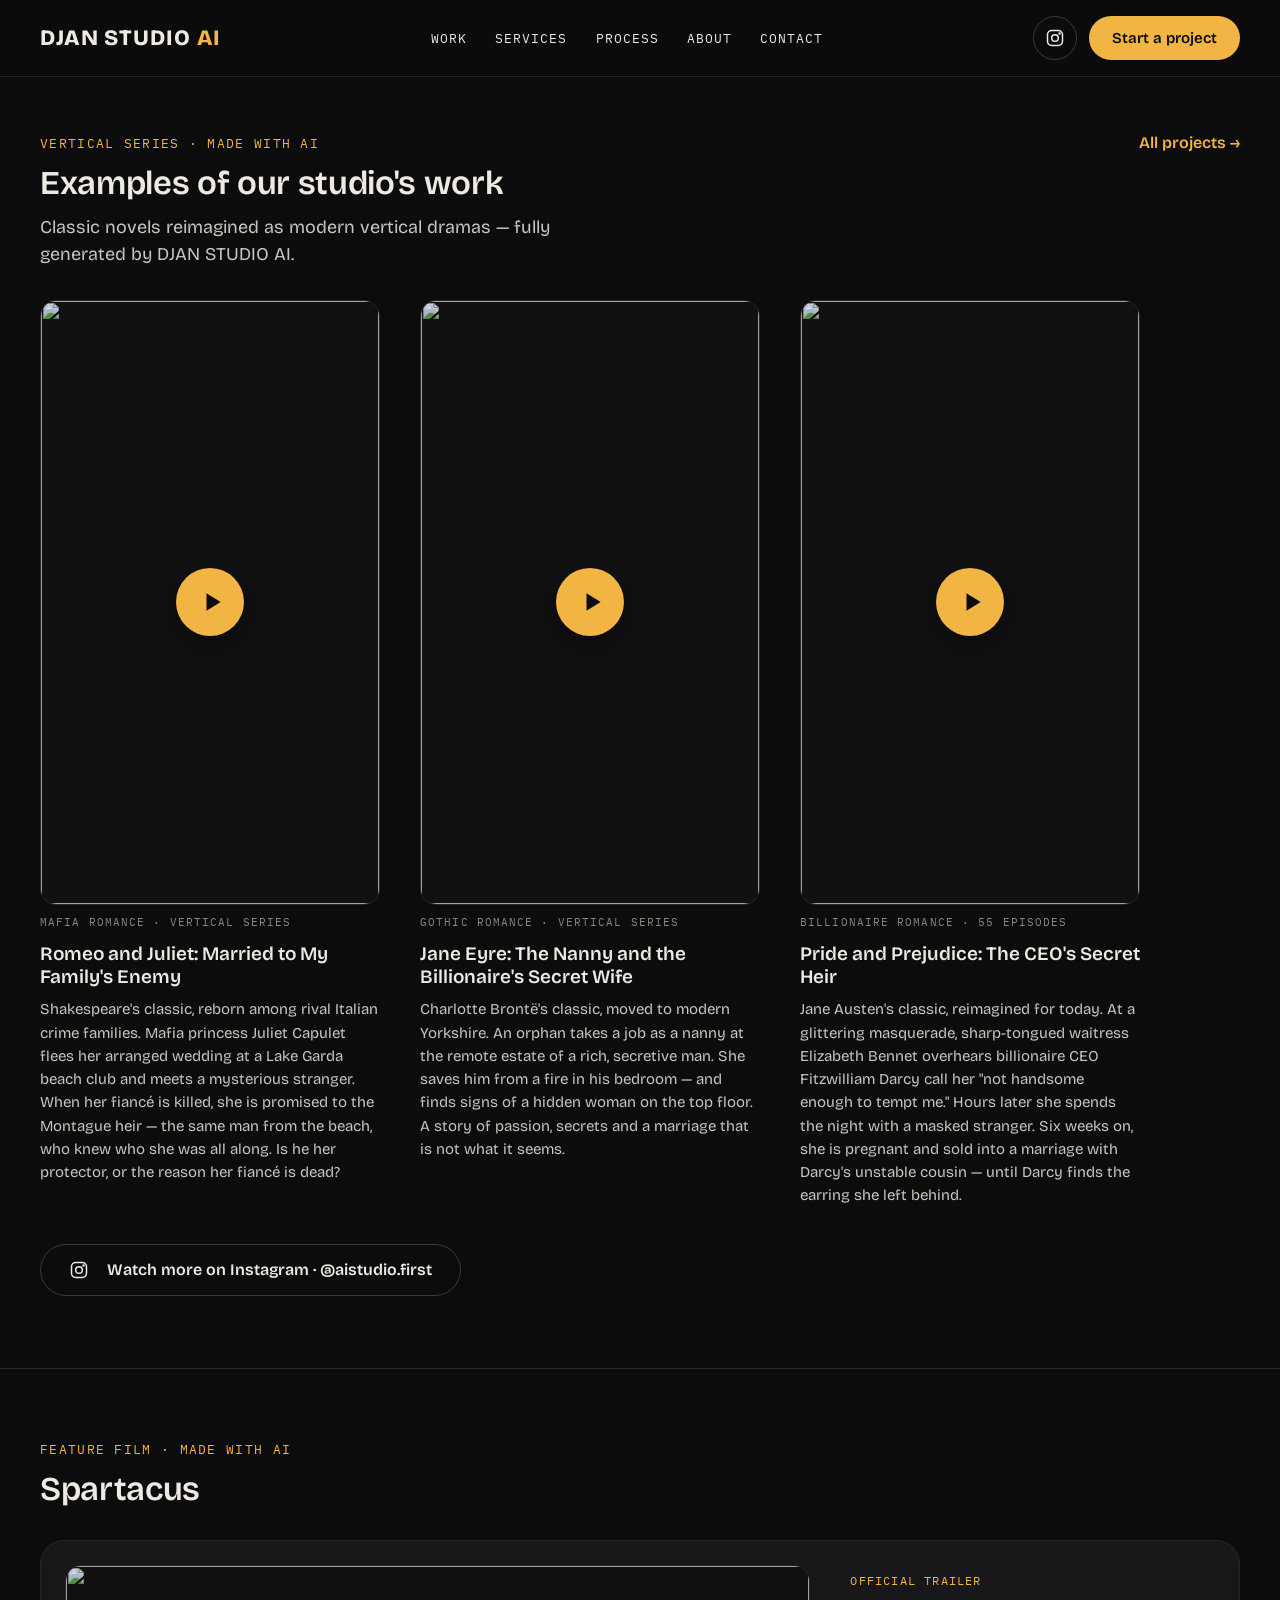
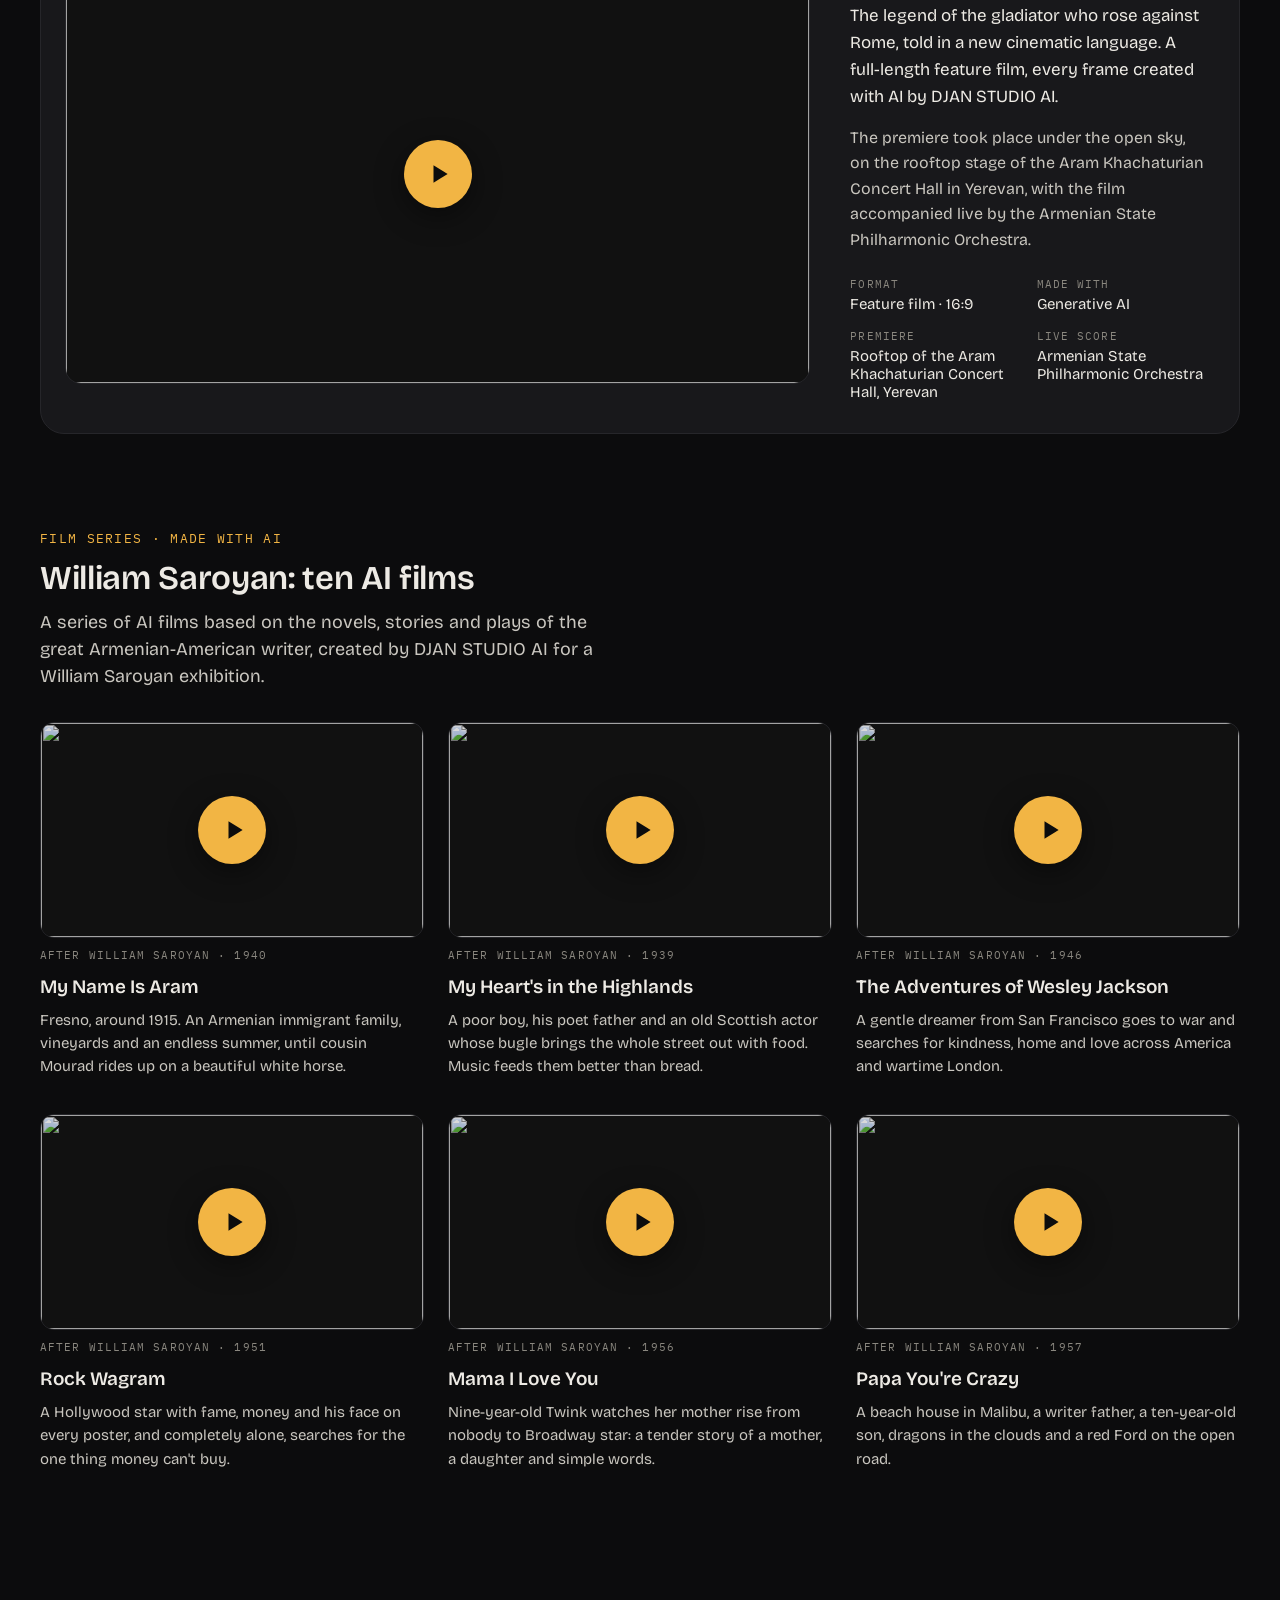
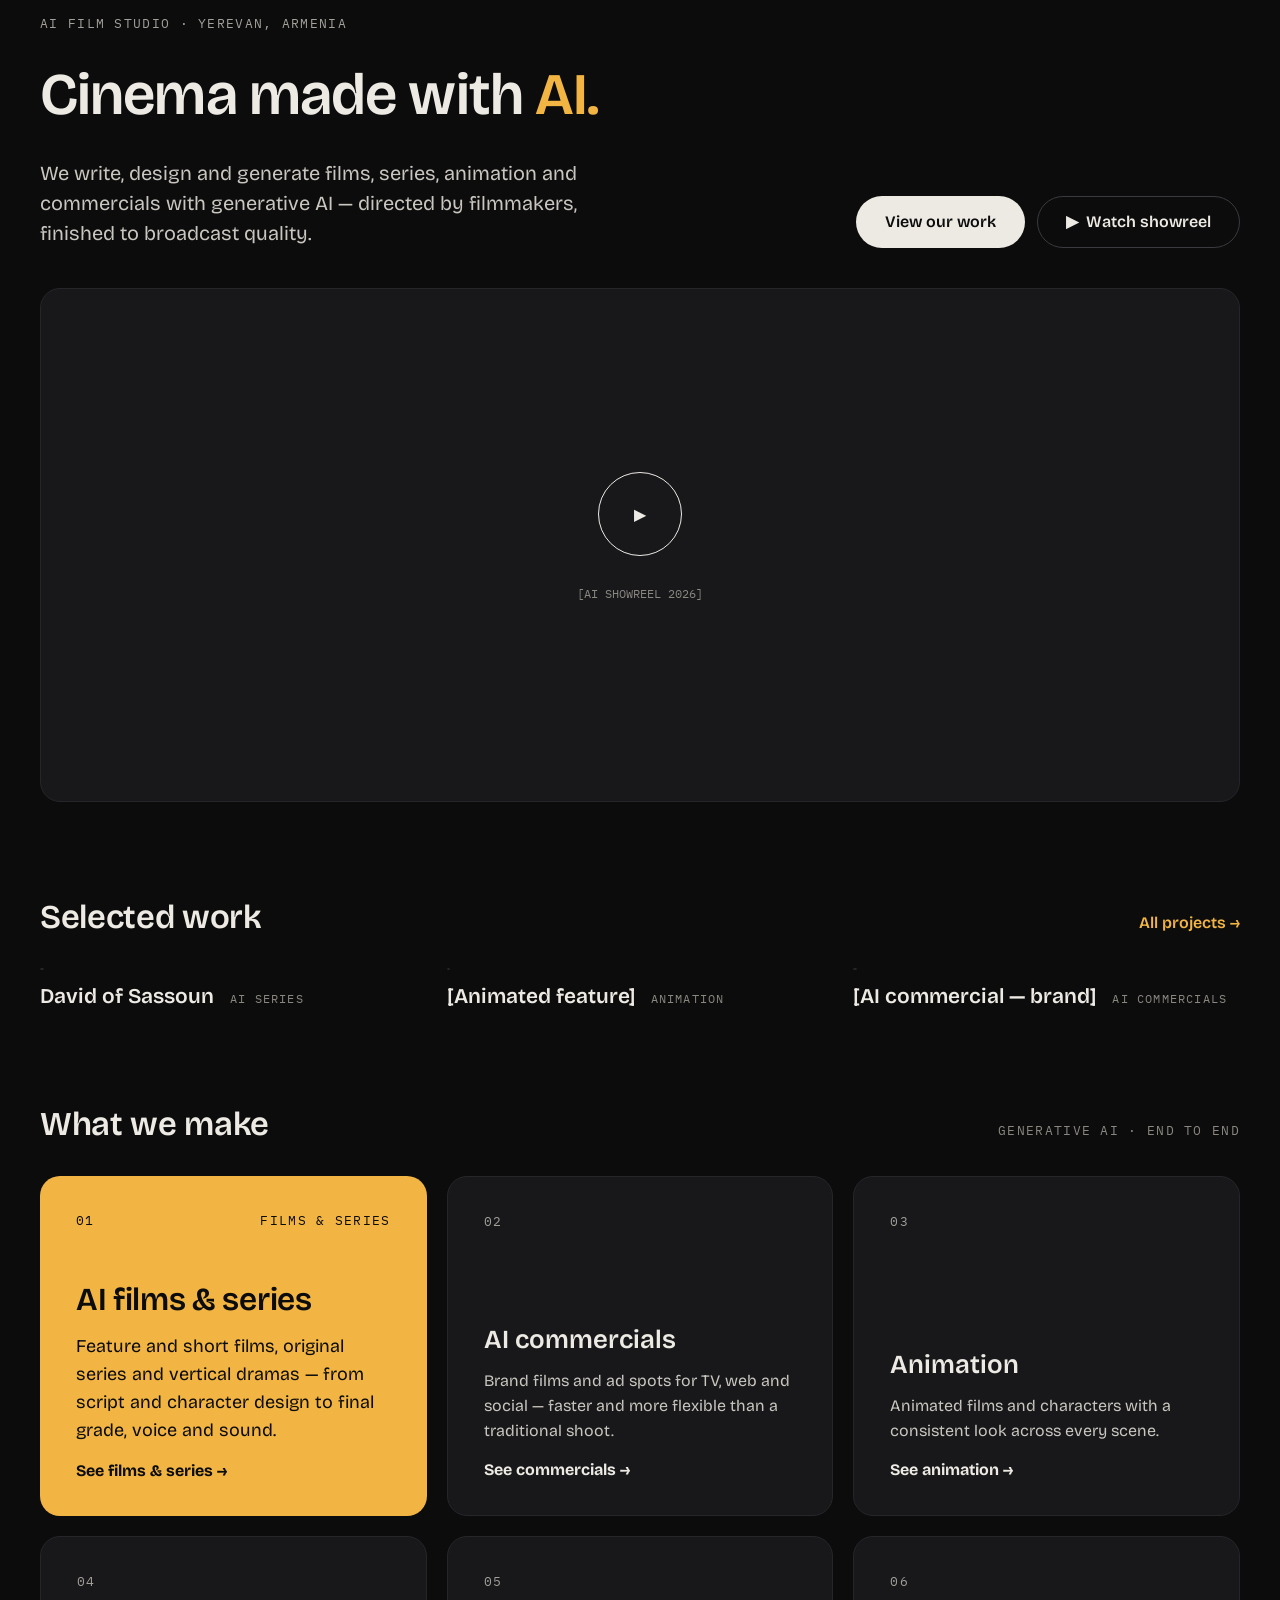
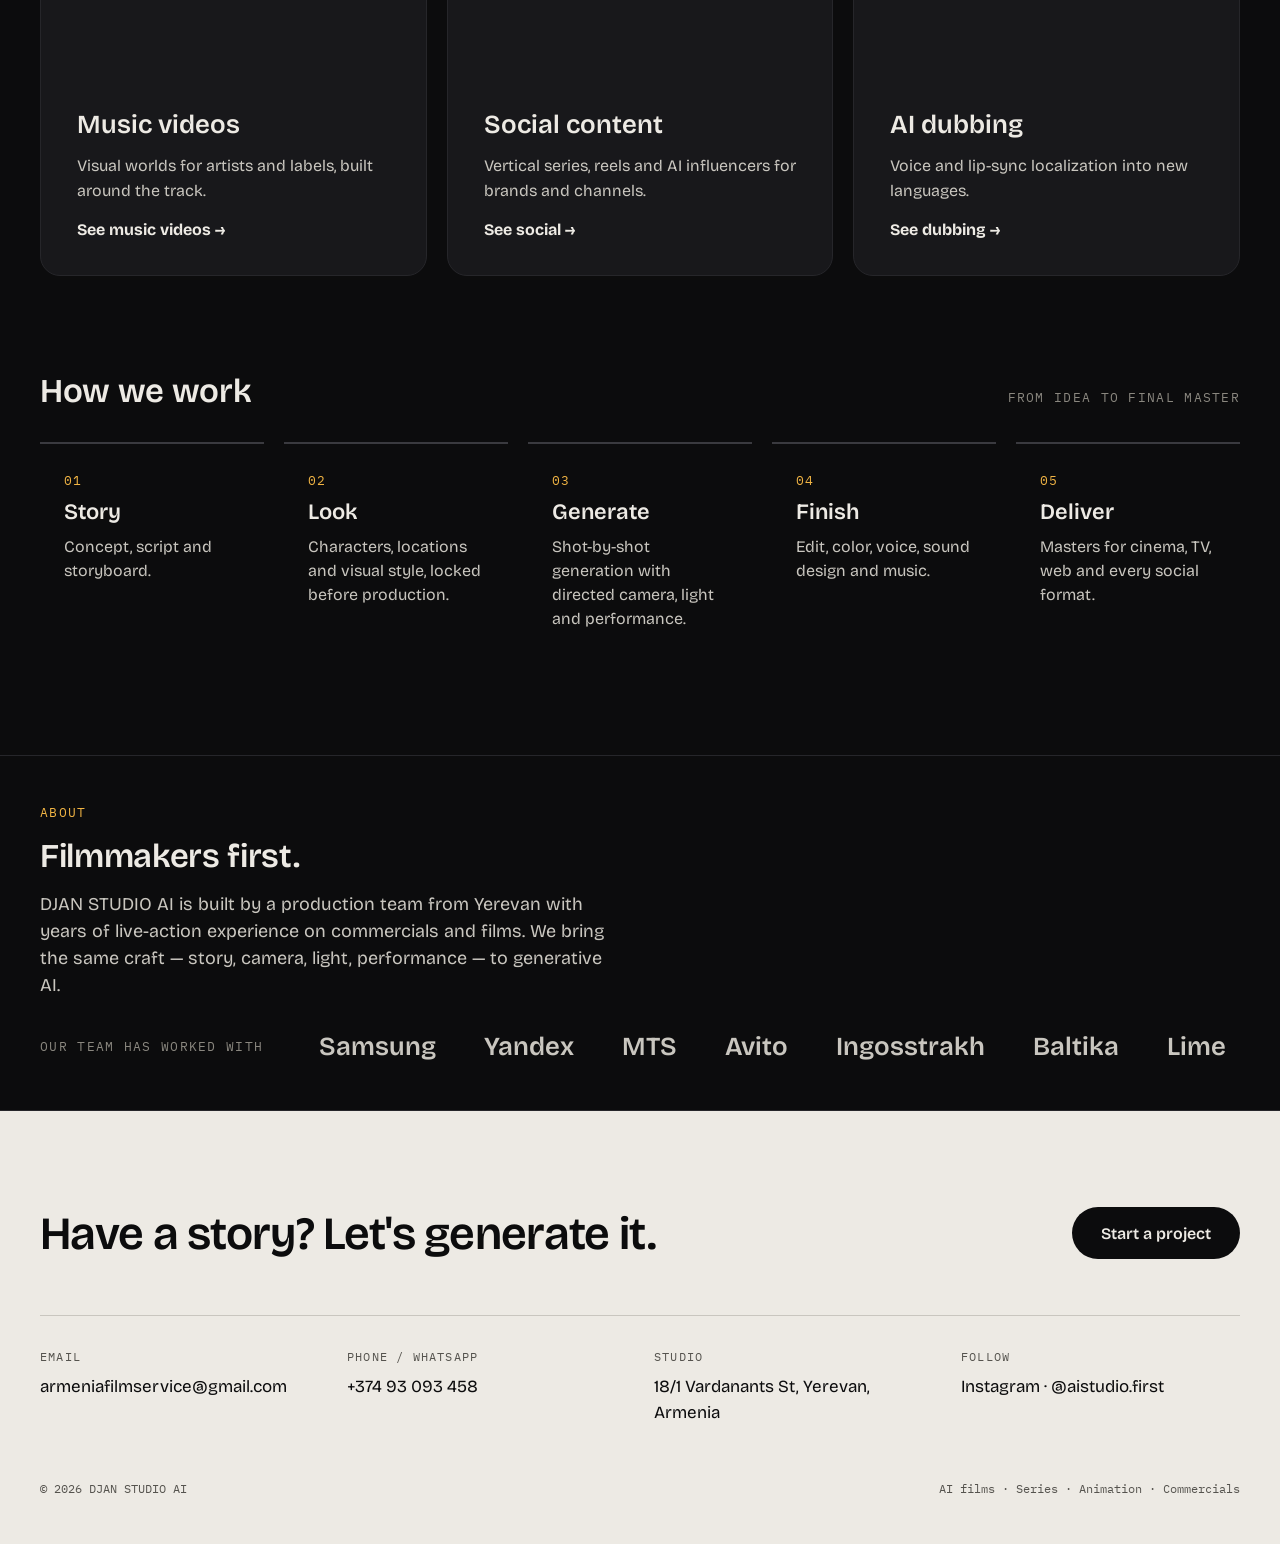
==== index.html @ fc76f032 "Hide YouTube branding: poster + own play button, load player on click Co-Authored-By: Claude Opus 5." ====
<!doctype html>
<html lang="en">
<head>
<meta charset="utf-8">
<meta name="viewport" content="width=device-width, initial-scale=1">
<title>DJAN STUDIO AI — AI Films, Series & Commercials</title>
<meta name="description" content="DJAN STUDIO AI is an AI film studio in Yerevan, Armenia. We create AI films, series, animation, commercials and music videos with generative AI.">
<meta property="og:title" content="DJAN STUDIO AI — Cinema made with AI">
<meta property="og:description" content="AI films, series, animation, commercials and music videos.">
<meta property="og:type" content="website">
<link rel="preconnect" href="https://fonts.googleapis.com">
<link rel="preconnect" href="https://fonts.gstatic.com" crossorigin>
<link href="https://fonts.googleapis.com/css2?family=Bricolage+Grotesque:opsz,wght@12..96,400;12..96,600;12..96,800&family=IBM+Plex+Mono:wght@400;500&display=swap" rel="stylesheet">
<link rel="stylesheet" href="styles.css">
</head>
<body>

<header class="site-header">
  <div class="wrap">
    <a href="index.html" class="logo">DJAN STUDIO<span> AI</span></a>
    <nav class="nav" aria-label="Main">
      <a href="ai-work.html">Work</a>
      <a href="#services">Services</a>
      <a href="#process">Process</a>
      <a href="#about">About</a>
      <a href="#contact">Contact</a>
    </nav>
    <div class="head-actions"><a href="https://www.instagram.com/aistudio.first/" target="_blank" rel="noopener" class="ig-btn" aria-label="DJAN STUDIO AI on Instagram"><svg width="20" height="20" viewBox="0 0 24 24" fill="none" stroke="currentColor" stroke-width="1.8" stroke-linecap="round" stroke-linejoin="round" aria-hidden="true"><rect x="3" y="3" width="18" height="18" rx="5"/><circle cx="12" cy="12" r="4"/><circle cx="17.5" cy="6.5" r="0.6" fill="currentColor"/></svg></a><a href="#contact" class="btn btn-primary btn-sm">Start a project</a></div>
    <button class="menu-btn" aria-label="Open menu" aria-expanded="false">☰</button>
  </div>
</header>

<main>
  <section class="wrap showcase" id="series">
    <div class="sec-head" style="margin-bottom:12px">
      <div>
        <div class="mono acc" style="margin-bottom:12px">Vertical series · Made with AI</div>
        <h2>Examples of our studio's work</h2>
      </div>
      <a href="ai-work.html" class="acc" style="font-weight:600">All projects →</a>
    </div>
    <p class="lead" style="font-size:18px;margin-bottom:32px">Classic novels reimagined as modern vertical dramas — fully generated by DJAN STUDIO AI.</p>
    <div class="shorts">
      <article class="short">
        <div class="short-video"><button type="button" class="yt" data-id="Y0DToFuEnzE" aria-label="Play: Romeo and Juliet: Married to My Family's Enemy"><img src="https://i.ytimg.com/vi/Y0DToFuEnzE/hqdefault.jpg" alt="" loading="lazy"><span class="yt-play" aria-hidden="true"><svg width="22" height="22" viewBox="0 0 14 14"><path d="M3.5 1.5v11l9-5.5z" fill="currentColor"/></svg></span></button></div>
        <div class="mono dim" style="font-size:11px">Mafia romance · Vertical series</div>
        <h3>Romeo and Juliet: Married to My Family's Enemy</h3>
        <p>Shakespeare's classic, reborn among rival Italian crime families. Mafia princess Juliet Capulet flees her arranged wedding at a Lake Garda beach club and meets a mysterious stranger. When her fiancé is killed, she is promised to the Montague heir — the same man from the beach, who knew who she was all along. Is he her protector, or the reason her fiancé is dead?</p>
      </article>
      <article class="short">
        <div class="short-video"><button type="button" class="yt" data-id="4iLmePyCqaY" aria-label="Play: Jane Eyre: The Nanny and the Billionaire's Secret Wife"><img src="https://i.ytimg.com/vi/4iLmePyCqaY/hqdefault.jpg" alt="" loading="lazy"><span class="yt-play" aria-hidden="true"><svg width="22" height="22" viewBox="0 0 14 14"><path d="M3.5 1.5v11l9-5.5z" fill="currentColor"/></svg></span></button></div>
        <div class="mono dim" style="font-size:11px">Gothic romance · Vertical series</div>
        <h3>Jane Eyre: The Nanny and the Billionaire's Secret Wife</h3>
        <p>Charlotte Brontë's classic, moved to modern Yorkshire. An orphan takes a job as a nanny at the remote estate of a rich, secretive man. She saves him from a fire in his bedroom — and finds signs of a hidden woman on the top floor. A story of passion, secrets and a marriage that is not what it seems.</p>
      </article>
      <article class="short">
        <div class="short-video"><button type="button" class="yt" data-id="J49FSV-UboY" aria-label="Play: Pride and Prejudice: The CEO's Secret Heir"><img src="https://i.ytimg.com/vi/J49FSV-UboY/hqdefault.jpg" alt="" loading="lazy"><span class="yt-play" aria-hidden="true"><svg width="22" height="22" viewBox="0 0 14 14"><path d="M3.5 1.5v11l9-5.5z" fill="currentColor"/></svg></span></button></div>
        <div class="mono dim" style="font-size:11px">Billionaire romance · 55 episodes</div>
        <h3>Pride and Prejudice: The CEO's Secret Heir</h3>
        <p>Jane Austen's classic, reimagined for today. At a glittering masquerade, sharp-tongued waitress Elizabeth Bennet overhears billionaire CEO Fitzwilliam Darcy call her "not handsome enough to tempt me." Hours later she spends the night with a masked stranger. Six weeks on, she is pregnant and sold into a marriage with Darcy's unstable cousin — until Darcy finds the earring she left behind.</p>
      </article>
    </div>
    <div style="margin-top:36px"><a href="https://www.instagram.com/aistudio.first/" target="_blank" rel="noopener" class="btn btn-ghost"><svg width="20" height="20" viewBox="0 0 24 24" fill="none" stroke="currentColor" stroke-width="1.8" stroke-linecap="round" stroke-linejoin="round" aria-hidden="true"><rect x="3" y="3" width="18" height="18" rx="5"/><circle cx="12" cy="12" r="4"/><circle cx="17.5" cy="6.5" r="0.6" fill="currentColor"/></svg>&nbsp; Watch more on Instagram · @aistudio.first</a></div>
  </section>

  <section class="wrap" id="spartacus" style="padding-top:72px;padding-bottom:72px">
    <div class="mono acc" style="margin-bottom:12px">Feature film · Made with AI</div>
    <h2 style="margin-bottom:32px">Spartacus</h2>
    <div class="featured">
      <div class="media" style="aspect-ratio:16 / 9;border-radius:16px">
        <button type="button" class="yt" data-id="Z5Hj4WxXmdc" aria-label="Play: Spartacus — Official Trailer"><img src="https://i.ytimg.com/vi/Z5Hj4WxXmdc/hqdefault.jpg" alt="" loading="lazy"><span class="yt-play" aria-hidden="true"><svg width="22" height="22" viewBox="0 0 14 14"><path d="M3.5 1.5v11l9-5.5z" fill="currentColor"/></svg></span></button>
      </div>
      <div style="display:flex;flex-direction:column;justify-content:space-between;gap:24px;padding:8px">
        <div style="display:flex;flex-direction:column;gap:14px">
          <div class="mono acc" style="font-size:12px">Official trailer</div>
          <p style="margin:0;font-size:17px;line-height:1.6">The legend of the gladiator who rose against Rome, told in a new cinematic language. A full-length feature film, every frame created with AI by DJAN STUDIO AI.</p>
          <p class="muted" style="margin:0;font-size:16px;line-height:1.6">The premiere took place under the open sky, on the rooftop stage of the Aram Khachaturian Concert Hall in Yerevan, with the film accompanied live by the Armenian State Philharmonic Orchestra.</p>
        </div>
        <dl>
          <div><dt>Format</dt><dd>Feature film · 16:9</dd></div>
          <div><dt>Made with</dt><dd>Generative AI</dd></div>
          <div><dt>Premiere</dt><dd>Rooftop of the Aram Khachaturian Concert Hall, Yerevan</dd></div>
          <div><dt>Live score</dt><dd>Armenian State Philharmonic Orchestra</dd></div>
        </dl>
      </div>
    </div>
  </section>

  <section class="wrap" id="saroyan" style="padding-top:24px;padding-bottom:72px">
    <div class="mono acc" style="margin-bottom:12px">Film series · Made with AI</div>
    <h2>William Saroyan: ten AI films</h2>
    <p class="lead" style="font-size:18px;margin:12px 0 32px">A series of AI films based on the novels, stories and plays of the great Armenian-American writer, created by DJAN STUDIO AI for a William Saroyan exhibition.</p>
    <div class="films">
      <article class="film">
        <div class="film-video"><button type="button" class="yt" data-id="n-j_G2Rj4_c" aria-label="Play: My Name Is Aram | William Saroyan"><img src="https://i.ytimg.com/vi/n-j_G2Rj4_c/hqdefault.jpg" alt="" loading="lazy"><span class="yt-play" aria-hidden="true"><svg width="22" height="22" viewBox="0 0 14 14"><path d="M3.5 1.5v11l9-5.5z" fill="currentColor"/></svg></span></button></div>
        <div class="mono dim" style="font-size:11px">After William Saroyan · 1940</div>
        <h3>My Name Is Aram</h3>
        <p>Fresno, around 1915. An Armenian immigrant family, vineyards and an endless summer, until cousin Mourad rides up on a beautiful white horse.</p>
      </article>
      <article class="film">
        <div class="film-video"><button type="button" class="yt" data-id="j04sZsY042g" aria-label="Play: My Heart's in the Highlands | William Saroyan"><img src="https://i.ytimg.com/vi/j04sZsY042g/hqdefault.jpg" alt="" loading="lazy"><span class="yt-play" aria-hidden="true"><svg width="22" height="22" viewBox="0 0 14 14"><path d="M3.5 1.5v11l9-5.5z" fill="currentColor"/></svg></span></button></div>
        <div class="mono dim" style="font-size:11px">After William Saroyan · 1939</div>
        <h3>My Heart's in the Highlands</h3>
        <p>A poor boy, his poet father and an old Scottish actor whose bugle brings the whole street out with food. Music feeds them better than bread.</p>
      </article>
      <article class="film">
        <div class="film-video"><button type="button" class="yt" data-id="LPyx6zxqP6A" aria-label="Play: The Adventures of Wesley Jackson | William Saroyan"><img src="https://i.ytimg.com/vi/LPyx6zxqP6A/hqdefault.jpg" alt="" loading="lazy"><span class="yt-play" aria-hidden="true"><svg width="22" height="22" viewBox="0 0 14 14"><path d="M3.5 1.5v11l9-5.5z" fill="currentColor"/></svg></span></button></div>
        <div class="mono dim" style="font-size:11px">After William Saroyan · 1946</div>
        <h3>The Adventures of Wesley Jackson</h3>
        <p>A gentle dreamer from San Francisco goes to war and searches for kindness, home and love across America and wartime London.</p>
      </article>
      <article class="film">
        <div class="film-video"><button type="button" class="yt" data-id="vbGRgE9XIfc" aria-label="Play: Rock Wagram | William Saroyan"><img src="https://i.ytimg.com/vi/vbGRgE9XIfc/hqdefault.jpg" alt="" loading="lazy"><span class="yt-play" aria-hidden="true"><svg width="22" height="22" viewBox="0 0 14 14"><path d="M3.5 1.5v11l9-5.5z" fill="currentColor"/></svg></span></button></div>
        <div class="mono dim" style="font-size:11px">After William Saroyan · 1951</div>
        <h3>Rock Wagram</h3>
        <p>A Hollywood star with fame, money and his face on every poster, and completely alone, searches for the one thing money can't buy.</p>
      </article>
      <article class="film">
        <div class="film-video"><button type="button" class="yt" data-id="DiTbi7JiSDs" aria-label="Play: Mama I Love You | William Saroyan"><img src="https://i.ytimg.com/vi/DiTbi7JiSDs/hqdefault.jpg" alt="" loading="lazy"><span class="yt-play" aria-hidden="true"><svg width="22" height="22" viewBox="0 0 14 14"><path d="M3.5 1.5v11l9-5.5z" fill="currentColor"/></svg></span></button></div>
        <div class="mono dim" style="font-size:11px">After William Saroyan · 1956</div>
        <h3>Mama I Love You</h3>
        <p>Nine-year-old Twink watches her mother rise from nobody to Broadway star: a tender story of a mother, a daughter and simple words.</p>
      </article>
      <article class="film">
        <div class="film-video"><button type="button" class="yt" data-id="b5wjJBPsB7I" aria-label="Play: Papa You're Crazy | William Saroyan"><img src="https://i.ytimg.com/vi/b5wjJBPsB7I/hqdefault.jpg" alt="" loading="lazy"><span class="yt-play" aria-hidden="true"><svg width="22" height="22" viewBox="0 0 14 14"><path d="M3.5 1.5v11l9-5.5z" fill="currentColor"/></svg></span></button></div>
        <div class="mono dim" style="font-size:11px">After William Saroyan · 1957</div>
        <h3>Papa You're Crazy</h3>
        <p>A beach house in Malibu, a writer father, a ten-year-old son, dragons in the clouds and a red Ford on the open road.</p>
      </article>
    </div>
  </section>

  <section class="wrap hero" id="top">
    <div class="mono" style="color:#A3A099">AI film studio · Yerevan, Armenia</div>
    <h1 class="big">Cinema made with <span class="acc">AI.</span></h1>
    <div class="hero-row">
      <p class="lead">We write, design and generate films, series, animation and commercials with generative AI — directed by filmmakers, finished to broadcast quality.</p>
      <div class="btns">
        <a href="ai-work.html" class="btn btn-light">View our work</a>
        <a href="#reel" class="btn btn-ghost">▶&nbsp; Watch showreel</a>
      </div>
    </div>
  </section>

  <section class="wrap sec" id="reel">
    <!-- SHOWREEL: replace the placeholder below with your YouTube/Vimeo embed -->
    <div class="media" style="aspect-ratio:21 / 9">
      <div style="display:flex;flex-direction:column;align-items:center;gap:14px">
        <div class="play">▶</div>
        <span class="ph">[AI SHOWREEL 2026]</span>
      </div>
    </div>
  </section>

  <section class="wrap sec">
    <div class="sec-head">
      <h2>Selected work</h2>
      <a href="ai-work.html" class="acc" style="font-weight:600">All projects →</a>
    </div>
    <div class="grid-work" id="selected-work"></div>
  </section>

  <section class="wrap sec" id="services">
    <div class="sec-head">
      <h2>What we make</h2>
      <div class="mono dim">Generative AI · end to end</div>
    </div>
    <div class="dirs">
      <a href="ai-work.html" class="dir main">
        <div class="top mono"><span>01</span><span>Films &amp; Series</span></div>
        <div>
          <h3>AI films &amp; series</h3>
          <p>Feature and short films, original series and vertical dramas — from script and character design to final grade, voice and sound.</p>
          <strong>See films &amp; series →</strong>
        </div>
      </a>
      <a href="ai-work.html" class="dir">
        <div class="mono" style="color:#A3A099">02</div>
        <div>
          <h3>AI commercials</h3>
          <p>Brand films and ad spots for TV, web and social — faster and more flexible than a traditional shoot.</p>
          <strong>See commercials →</strong>
        </div>
      </a>
      <a href="ai-work.html" class="dir">
        <div class="mono" style="color:#A3A099">03</div>
        <div>
          <h3>Animation</h3>
          <p>Animated films and characters with a consistent look across every scene.</p>
          <strong>See animation →</strong>
        </div>
      </a>
      <a href="ai-work.html" class="dir">
        <div class="mono" style="color:#A3A099">04</div>
        <div>
          <h3>Music videos</h3>
          <p>Visual worlds for artists and labels, built around the track.</p>
          <strong>See music videos →</strong>
        </div>
      </a>
      <a href="ai-work.html" class="dir">
        <div class="mono" style="color:#A3A099">05</div>
        <div>
          <h3>Social content</h3>
          <p>Vertical series, reels and AI influencers for brands and channels.</p>
          <strong>See social →</strong>
        </div>
      </a>
      <a href="ai-work.html" class="dir">
        <div class="mono" style="color:#A3A099">06</div>
        <div>
          <h3>AI dubbing</h3>
          <p>Voice and lip-sync localization into new languages.</p>
          <strong>See dubbing →</strong>
        </div>
      </a>
    </div>
  </section>

  <section class="wrap sec" id="process">
    <div class="sec-head">
      <h2>How we work</h2>
      <div class="mono dim">From idea to final master</div>
    </div>
    <div class="steps">
      <div class="step"><div class="mono acc">01</div><h3>Story</h3><p>Concept, script and storyboard.</p></div>
      <div class="step"><div class="mono acc">02</div><h3>Look</h3><p>Characters, locations and visual style, locked before production.</p></div>
      <div class="step"><div class="mono acc">03</div><h3>Generate</h3><p>Shot-by-shot generation with directed camera, light and performance.</p></div>
      <div class="step"><div class="mono acc">04</div><h3>Finish</h3><p>Edit, color, voice, sound design and music.</p></div>
      <div class="step"><div class="mono acc">05</div><h3>Deliver</h3><p>Masters for cinema, TV, web and every social format.</p></div>
    </div>
  </section>

  <section class="clients" id="about">
    <div class="wrap" style="flex-direction:column;align-items:flex-start;gap:32px">
      <div style="display:flex;flex-direction:column;gap:16px;max-width:820px">
        <div class="mono acc">About</div>
        <h2>Filmmakers first.</h2>
        <p class="lead" style="font-size:18px">DJAN STUDIO AI is built by a production team from Yerevan with years of live-action experience on commercials and films. We bring the same craft — story, camera, light, performance — to generative AI.</p>
      </div>
      <div style="display:flex;flex-wrap:wrap;gap:20px 56px;align-items:center">
        <div class="mono dim">Our team has worked with</div>
        <div class="list">
          <span>Samsung</span><span>Yandex</span><span>MTS</span><span>Avito</span><span>Ingosstrakh</span><span>Baltika</span><span>Lime</span>
        </div>
      </div>
    </div>
  </section>
</main>

<section class="contact" id="contact">
  <div class="wrap">
    <div class="hero-row">
      <h2>Have a story? Let's generate it.</h2>
      <a href="mailto:armeniafilmservice@gmail.com" class="btn">Start a project</a>
    </div>
    <div class="cgrid">
      <div><div class="mono">Email</div><a href="mailto:armeniafilmservice@gmail.com">armeniafilmservice@gmail.com</a></div>
      <div><div class="mono">Phone / WhatsApp</div><a href="tel:+37493093458">+374 93 093 458</a></div>
      <div><div class="mono">Studio</div>18/1 Vardanants St, Yerevan, Armenia</div>
      <div><div class="mono">Follow</div><a href="https://www.instagram.com/aistudio.first/" target="_blank" rel="noopener">Instagram · @aistudio.first</a></div>
    </div>
    <div class="foot"><span>© <span id="year">2026</span> DJAN STUDIO AI</span><span>AI films · Series · Animation · Commercials</span></div>
  </div>
</section>

<div class="modal" id="modal" role="dialog" aria-modal="true" aria-label="Project">
  <div class="modal-box">
    <div style="display:flex;justify-content:space-between;align-items:center;gap:16px">
      <div class="mono acc m-cat" style="font-size:12px"></div>
      <button class="close" aria-label="Close">×</button>
    </div>
    <div class="media modal-media" style="aspect-ratio:16 / 9;border-radius:12px"></div>
    <div>
      <h2 class="m-title" style="font-size:36px"></h2>
      <p class="m-desc muted" style="font-size:17px;line-height:1.5"></p>
      <div class="m-meta mono dim" style="font-size:12px;text-transform:none;letter-spacing:0"></div>
    </div>
  </div>
</div>

<script src="projects.js"></script>
<script src="script.js"></script>
</body>
</html>
---- styles.css ----
:root{
  --bg:#0C0C0D; --card:#18181B; --card2:#1C1C20; --line:#26262A; --line2:#3A3A3F;
  --text:#EDEAE4; --muted:#C9C6BF; --dim:#8A877F; --accent:#F2B544;
  --display:'Bricolage Grotesque', Georgia, serif; --mono:'IBM Plex Mono', ui-monospace, monospace;
}
*{box-sizing:border-box}
html{scroll-behavior:smooth}
body{margin:0;background:var(--bg);color:var(--text);font-family:var(--display);-webkit-font-smoothing:antialiased}
a{color:inherit;text-decoration:none}
img{max-width:100%;display:block}
.wrap{max-width:1360px;margin:0 auto;padding-left:40px;padding-right:40px}
.mono{font-family:var(--mono);font-size:13px;letter-spacing:.1em;text-transform:uppercase}
.muted{color:var(--muted)} .dim{color:var(--dim)} .acc{color:var(--accent)}

/* header */
.site-header{position:sticky;top:0;z-index:20;background:rgba(12,12,13,.9);backdrop-filter:blur(10px);border-bottom:1px solid var(--line)}
.site-header .wrap{display:flex;align-items:center;justify-content:space-between;gap:24px;min-height:76px}
.logo{font-weight:800;font-size:22px;letter-spacing:.04em}
.logo span{color:var(--accent)}
.nav{display:flex;gap:28px}
.nav a{font-family:var(--mono);font-size:13px;letter-spacing:.08em;text-transform:uppercase}
.nav a:hover,.nav a.active{color:var(--accent)}
.menu-btn{display:none;width:44px;height:44px;border-radius:999px;border:1px solid var(--line2);background:none;color:var(--text);cursor:pointer}

/* buttons */
.btn{display:inline-flex;align-items:center;justify-content:center;gap:10px;min-height:52px;padding:0 28px;border-radius:999px;font-weight:600;font-size:16px;transition:.2s;cursor:pointer;border:1px solid transparent;font-family:inherit}
.btn-primary{background:var(--accent);color:var(--bg)}
.btn-primary:hover{background:var(--text)}
.btn-light{background:var(--text);color:var(--bg)}
.btn-light:hover{background:var(--accent)}
.btn-ghost{border-color:var(--line2);color:var(--text);background:none}
.btn-ghost:hover{border-color:var(--accent);color:var(--accent)}
.btn-sm{min-height:44px;padding:0 22px;font-size:15px}

/* hero */
.hero{padding-top:72px;padding-bottom:40px;display:flex;flex-direction:column;gap:40px}
h1.big{margin:0;font-size:clamp(48px,8vw,120px);line-height:.95;font-weight:800;letter-spacing:-.03em}
h1.big .gray{color:#6E6C67}
.hero-row{display:flex;flex-wrap:wrap;gap:32px;align-items:flex-end;justify-content:space-between}
.lead{margin:0;max-width:580px;font-size:20px;line-height:1.5;color:var(--muted)}
.btns{display:flex;flex-wrap:wrap;gap:12px}

/* media */
.media{position:relative;border-radius:20px;background:var(--card);border:1px solid var(--line);overflow:hidden;display:flex;align-items:center;justify-content:center}
.media iframe,.media video,.media img{position:absolute;inset:0;width:100%;height:100%;border:0;object-fit:cover}
.ph{font-family:var(--mono);font-size:12px;color:var(--dim);text-align:center;padding:16px}
.play{width:84px;height:84px;border-radius:999px;border:1.5px solid var(--text);display:flex;align-items:center;justify-content:center}

/* sections */
section{scroll-margin-top:90px}
.sec{padding-bottom:96px}
.sec-head{display:flex;flex-wrap:wrap;gap:16px;justify-content:space-between;align-items:baseline;margin-bottom:32px}
h2{margin:0;font-size:44px;font-weight:800;letter-spacing:-.02em;line-height:1.05}

/* directions */
.dirs{display:grid;grid-template-columns:repeat(4,minmax(0,1fr));gap:20px}
.dir{min-height:420px;padding:36px;border-radius:20px;background:var(--card);border:1px solid var(--line);display:flex;flex-direction:column;justify-content:space-between;gap:32px;transition:.2s}
.dir:hover{border-color:var(--line2);transform:translateY(-3px)}
.dir h3{margin:0 0 14px;font-size:36px;line-height:1.05;font-weight:800}
.dir p{margin:0 0 16px;font-size:16px;line-height:1.55;color:var(--muted)}
.dir.main{grid-column:span 2;background:var(--accent);color:var(--bg);border:none}
.dir.main h3{font-size:56px;letter-spacing:-.02em}
.dir.main p{color:var(--bg);font-size:18px;max-width:560px}
.dir .top{display:flex;justify-content:space-between}

/* work cards */
.grid-work{display:grid;grid-template-columns:repeat(auto-fit,minmax(380px,1fr));gap:20px}
.card{display:flex;flex-direction:column;gap:14px;cursor:pointer;background:none;border:0;color:inherit;text-align:left;padding:0;font:inherit}
.thumb{position:relative;border-radius:14px;background:var(--card2);border:1px solid var(--line);overflow:hidden}
.thumb img{width:100%;height:100%;object-fit:cover;transition:transform .5s}
.card:hover .thumb img{transform:scale(1.04)}
.badge{position:absolute;font-family:var(--mono);font-size:11px;padding:4px 10px;border-radius:999px;background:var(--bg);color:var(--text)}
.thumb .ph{position:absolute;inset:0;display:flex;align-items:center;justify-content:center}
.card-title{font-size:21px;font-weight:600;line-height:1.2}
.card-meta{display:flex;justify-content:space-between;gap:16px;align-items:baseline}

/* clients */
.clients{border-top:1px solid var(--line);border-bottom:1px solid var(--line)}
.clients .wrap{padding-top:48px;padding-bottom:48px;display:flex;flex-wrap:wrap;gap:28px 56px;align-items:center}
.clients .list{display:flex;flex-wrap:wrap;gap:20px 48px;font-size:26px;font-weight:600;color:var(--muted)}

/* service */
.service{padding:96px 0;display:grid;grid-template-columns:1fr 1fr;gap:48px;align-items:center}
.links2{display:grid;grid-template-columns:1fr 1fr;gap:12px}
.links2 a{min-height:56px;padding:0 20px;border-radius:12px;border:1px solid var(--line2);display:flex;align-items:center;justify-content:space-between}
.links2 a:hover{border-color:var(--accent);color:var(--accent)}

/* contact */
.contact{background:var(--text);color:var(--bg)}
.contact .wrap{padding-top:96px;padding-bottom:48px;display:flex;flex-direction:column;gap:56px}
.contact h2{font-size:clamp(44px,6vw,88px);line-height:.95;letter-spacing:-.03em;max-width:820px}
.contact .btn{background:var(--bg);color:var(--text)}
.contact .btn:hover{background:var(--accent);color:var(--bg)}
.cgrid{display:grid;grid-template-columns:repeat(4,minmax(0,1fr));gap:28px;padding-top:32px;border-top:1px solid #C9C6BF;font-size:17px;line-height:1.5}
.cgrid .mono{font-size:12px;color:#55534E;margin-bottom:8px}
.cgrid a:hover{text-decoration:underline}
.foot{display:flex;flex-wrap:wrap;gap:16px;justify-content:space-between;font-family:var(--mono);font-size:12px;color:#55534E}

/* portfolio */
.featured{display:grid;grid-template-columns:2fr 1fr;gap:32px;padding:24px;border-radius:24px;background:var(--card);border:1px solid var(--line)}
.featured dl{margin:0;display:grid;grid-template-columns:1fr 1fr;gap:16px;font-size:15px}
.featured dt{font-family:var(--mono);font-size:11px;letter-spacing:.1em;text-transform:uppercase;color:var(--dim)}
.featured dd{margin:4px 0 0}
.filters{display:flex;flex-wrap:wrap;gap:8px}
.pill{min-height:44px;padding:0 18px;border-radius:999px;font:inherit;font-size:15px;background:none;color:var(--text);border:1px solid var(--line2);cursor:pointer}
.pill:hover{border-color:var(--accent)}
.pill[aria-pressed="true"]{background:var(--accent);color:var(--bg);border-color:var(--accent)}
.grid-port{display:grid;grid-template-columns:repeat(auto-fill,minmax(300px,1fr));gap:28px 20px}

/* modal */
.modal{position:fixed;inset:0;z-index:50;background:rgba(8,8,9,.88);display:none;align-items:center;justify-content:center;padding:24px}
.modal.open{display:flex}
.modal-box{width:100%;max-width:980px;max-height:92vh;overflow:auto;border-radius:20px;background:var(--card);border:1px solid var(--line2);padding:24px;display:flex;flex-direction:column;gap:20px}
.close{width:44px;height:44px;border-radius:999px;border:1px solid var(--line2);background:none;color:var(--text);cursor:pointer;font-size:20px}

/* responsive */
@media (max-width:1000px){
  .dirs{grid-template-columns:1fr 1fr}
  .featured{grid-template-columns:1fr}
  .service{grid-template-columns:1fr}
  .cgrid{grid-template-columns:1fr 1fr}
}
@media (max-width:760px){
  .wrap{padding-left:16px;padding-right:16px}
  .menu-btn{display:block}
  .nav{display:none;position:absolute;top:76px;left:0;right:0;flex-direction:column;gap:0;background:var(--bg);border-bottom:1px solid var(--line);padding:8px 16px}
  .nav.open{display:flex}
  .nav a{padding:16px 0;border-bottom:1px solid var(--line)}
  .site-header .btn{display:none}
  .dirs{grid-template-columns:1fr}
  .dir.main{grid-column:auto}
  .dir.main h3{font-size:42px}
  .dir{min-height:300px;padding:28px}
  .grid-work{grid-template-columns:1fr}
  h2{font-size:34px}
  .cgrid{grid-template-columns:1fr}
  .links2{grid-template-columns:1fr}
}

/* AI studio additions */
#services .dirs{grid-template-columns:repeat(3,minmax(0,1fr))}
#services .dir{min-height:340px}
#services .dir.main{grid-column:auto}
#services .dir.main h3{font-size:40px}
.steps{display:grid;grid-template-columns:repeat(5,minmax(0,1fr));gap:20px}
.step{padding:28px 24px;border-top:2px solid var(--line2);display:flex;flex-direction:column;gap:10px}
.step h3{margin:0;font-size:26px;font-weight:800}
.step p{margin:0;color:var(--muted);line-height:1.5}
@media (max-width:1000px){
  #services .dirs{grid-template-columns:1fr 1fr}
  .steps{grid-template-columns:1fr 1fr}
}
@media (max-width:760px){
  #services .dirs{grid-template-columns:1fr}
  .steps{grid-template-columns:1fr}
  #services .dir{min-height:260px}
}

/* vertical series showcase */
.showcase{padding:56px 40px 72px;border-bottom:1px solid var(--line)}
.shorts{display:grid;grid-template-columns:repeat(3,minmax(0,340px));gap:40px;justify-content:start}
.short{display:flex;flex-direction:column;gap:10px}
.short-video{position:relative;aspect-ratio:9 / 16;border-radius:16px;overflow:hidden;background:var(--card);border:1px solid var(--line)}
.short-video iframe{position:absolute;inset:0;width:100%;height:100%;border:0}
.short h3{margin:4px 0 0;font-size:22px;line-height:1.2;font-weight:700}
.short p{margin:0;color:var(--muted);font-size:15px;line-height:1.55}
@media (max-width:1180px){.shorts{grid-template-columns:repeat(3,minmax(0,1fr));gap:20px}}
@media (max-width:900px){.shorts{grid-template-columns:1fr 1fr}}
@media (max-width:760px){
  .showcase{padding:40px 16px 56px}
  .shorts{grid-template-columns:1fr}
  .short-video{max-width:420px;width:100%;margin:0 auto}
}

/* softer, smaller headings */
h1.big{font-size:clamp(36px,4.6vw,64px);line-height:1.05;font-weight:600;letter-spacing:-.015em}
h2{font-size:clamp(28px,2.6vw,36px);font-weight:600;letter-spacing:-.01em;line-height:1.15}
.contact h2{font-size:clamp(32px,3.6vw,52px);line-height:1.08;font-weight:600;letter-spacing:-.015em}
.dir h3,#services .dir h3{font-size:26px;font-weight:600;line-height:1.15}
.dir.main h3,#services .dir.main h3{font-size:32px;letter-spacing:-.01em}
.step h3{font-size:22px;font-weight:600}
.short h3{font-size:19px;font-weight:600}
.featured h2{font-size:32px}
.m-title{font-size:28px !important;font-weight:600}
.hero{gap:32px}
@media (max-width:760px){
  h1.big{font-size:34px}
  h2{font-size:26px}
  .dir.main h3,#services .dir.main h3{font-size:28px}
}

/* header actions + instagram */
.head-actions{display:flex;align-items:center;gap:12px}
.ig-btn{width:44px;height:44px;border-radius:999px;border:1px solid var(--line2);display:inline-flex;align-items:center;justify-content:center;color:var(--text);transition:.2s}
.ig-btn:hover{border-color:var(--accent);color:var(--accent)}
@media (max-width:760px){
  .site-header .head-actions .btn{display:none}
  .site-header .head-actions{margin-left:auto}
}

/* Saroyan film series */
.films{display:grid;grid-template-columns:repeat(3,minmax(0,1fr));gap:36px 24px}
.film{display:flex;flex-direction:column;gap:10px}
.film-video{position:relative;aspect-ratio:16 / 9;border-radius:14px;overflow:hidden;background:var(--card);border:1px solid var(--line)}
.film-video iframe{position:absolute;inset:0;width:100%;height:100%;border:0}
.film h3{margin:4px 0 0;font-size:19px;font-weight:600;line-height:1.2}
.film p{margin:0;color:var(--muted);font-size:15px;line-height:1.55}
@media (max-width:1000px){.films{grid-template-columns:1fr 1fr}}
@media (max-width:760px){.films{grid-template-columns:1fr}}

/* YouTube facade (no red YouTube button) */
.yt{all:unset;cursor:pointer;position:absolute;inset:0;display:block;background:#111}
.yt img{position:absolute;inset:0;width:100%;height:100%;object-fit:cover;transition:transform .5s,filter .3s;filter:brightness(.85)}
.yt:hover img{transform:scale(1.03);filter:brightness(1)}
.yt-play{position:absolute;left:50%;top:50%;width:68px;height:68px;margin:-34px 0 0 -34px;border-radius:999px;background:var(--accent);color:var(--bg);display:flex;align-items:center;justify-content:center;box-shadow:0 8px 30px rgba(0,0,0,.45);transition:transform .2s}
.yt-play svg{margin-left:3px}
.yt:hover .yt-play{transform:scale(1.08)}
.yt:focus-visible{outline:2px solid var(--accent);outline-offset:-2px}
.yt-frame{position:absolute;inset:0;width:100%;height:100%;border:0}
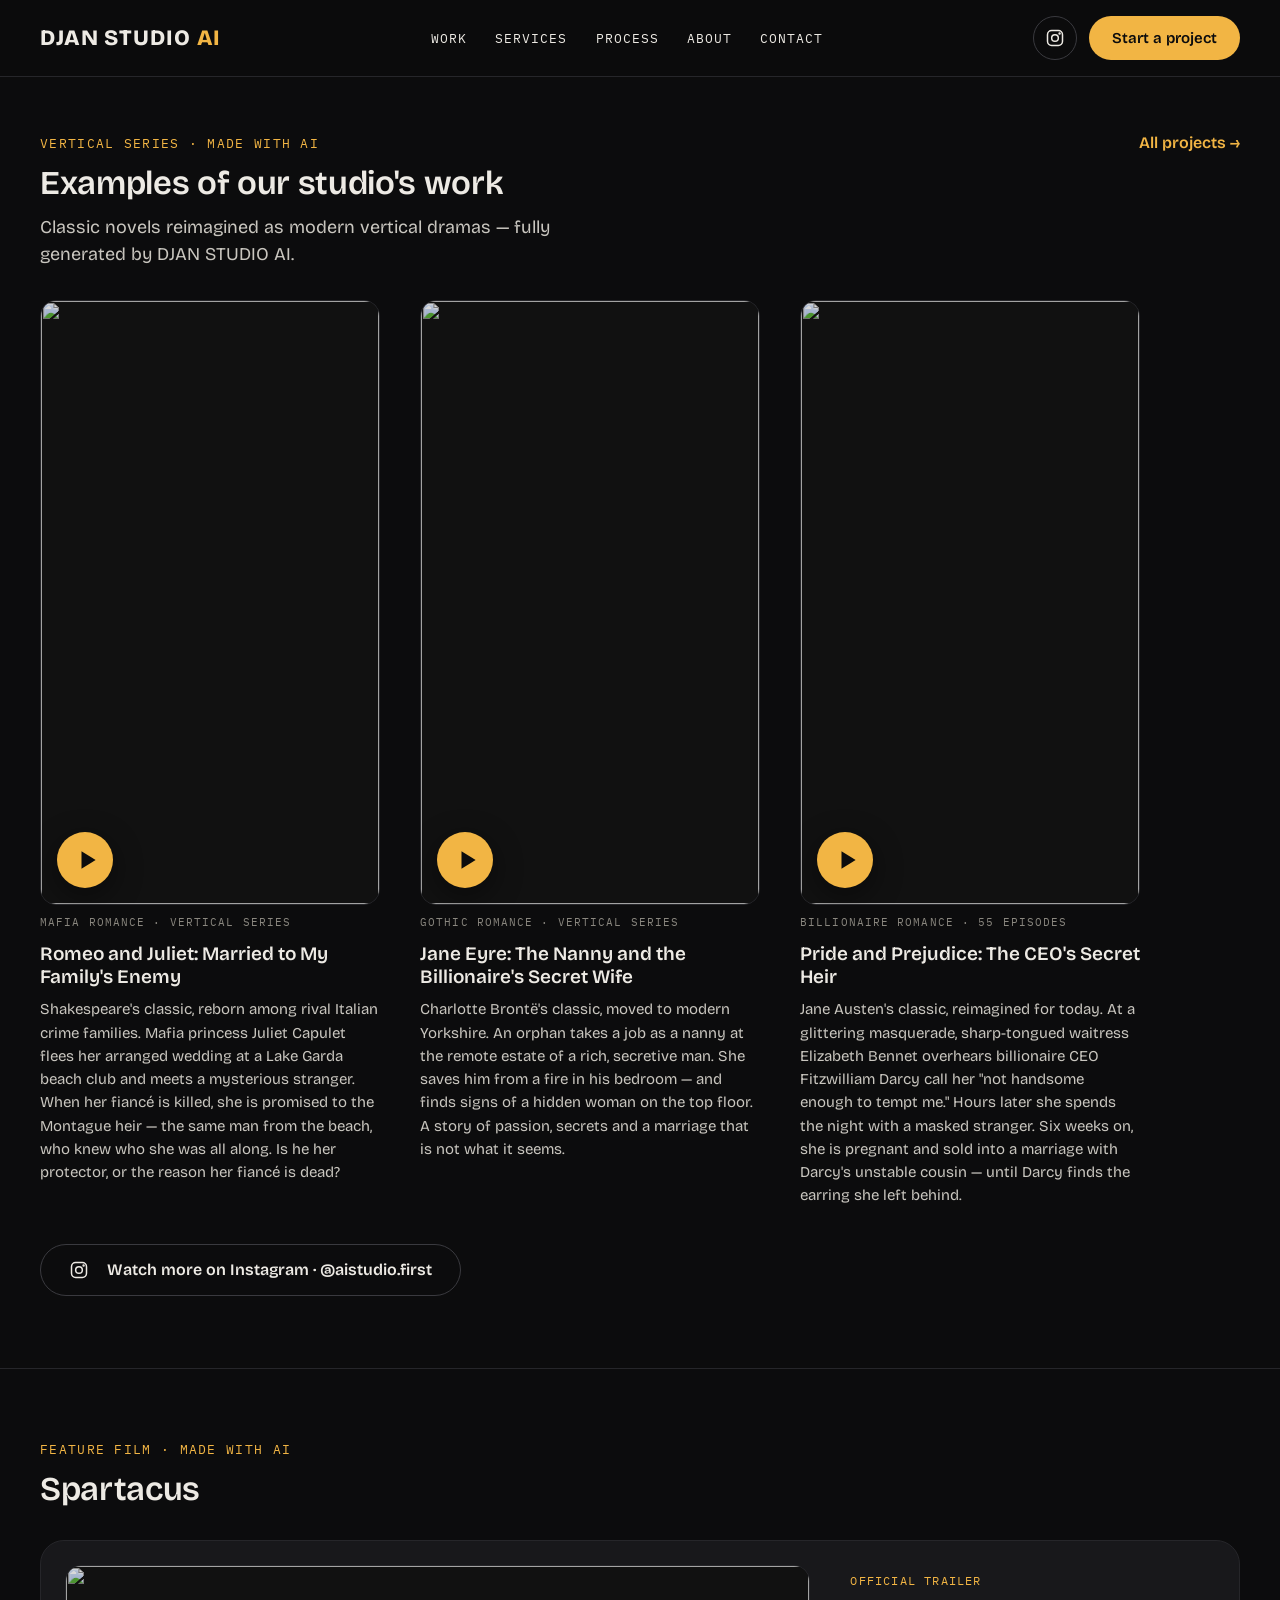
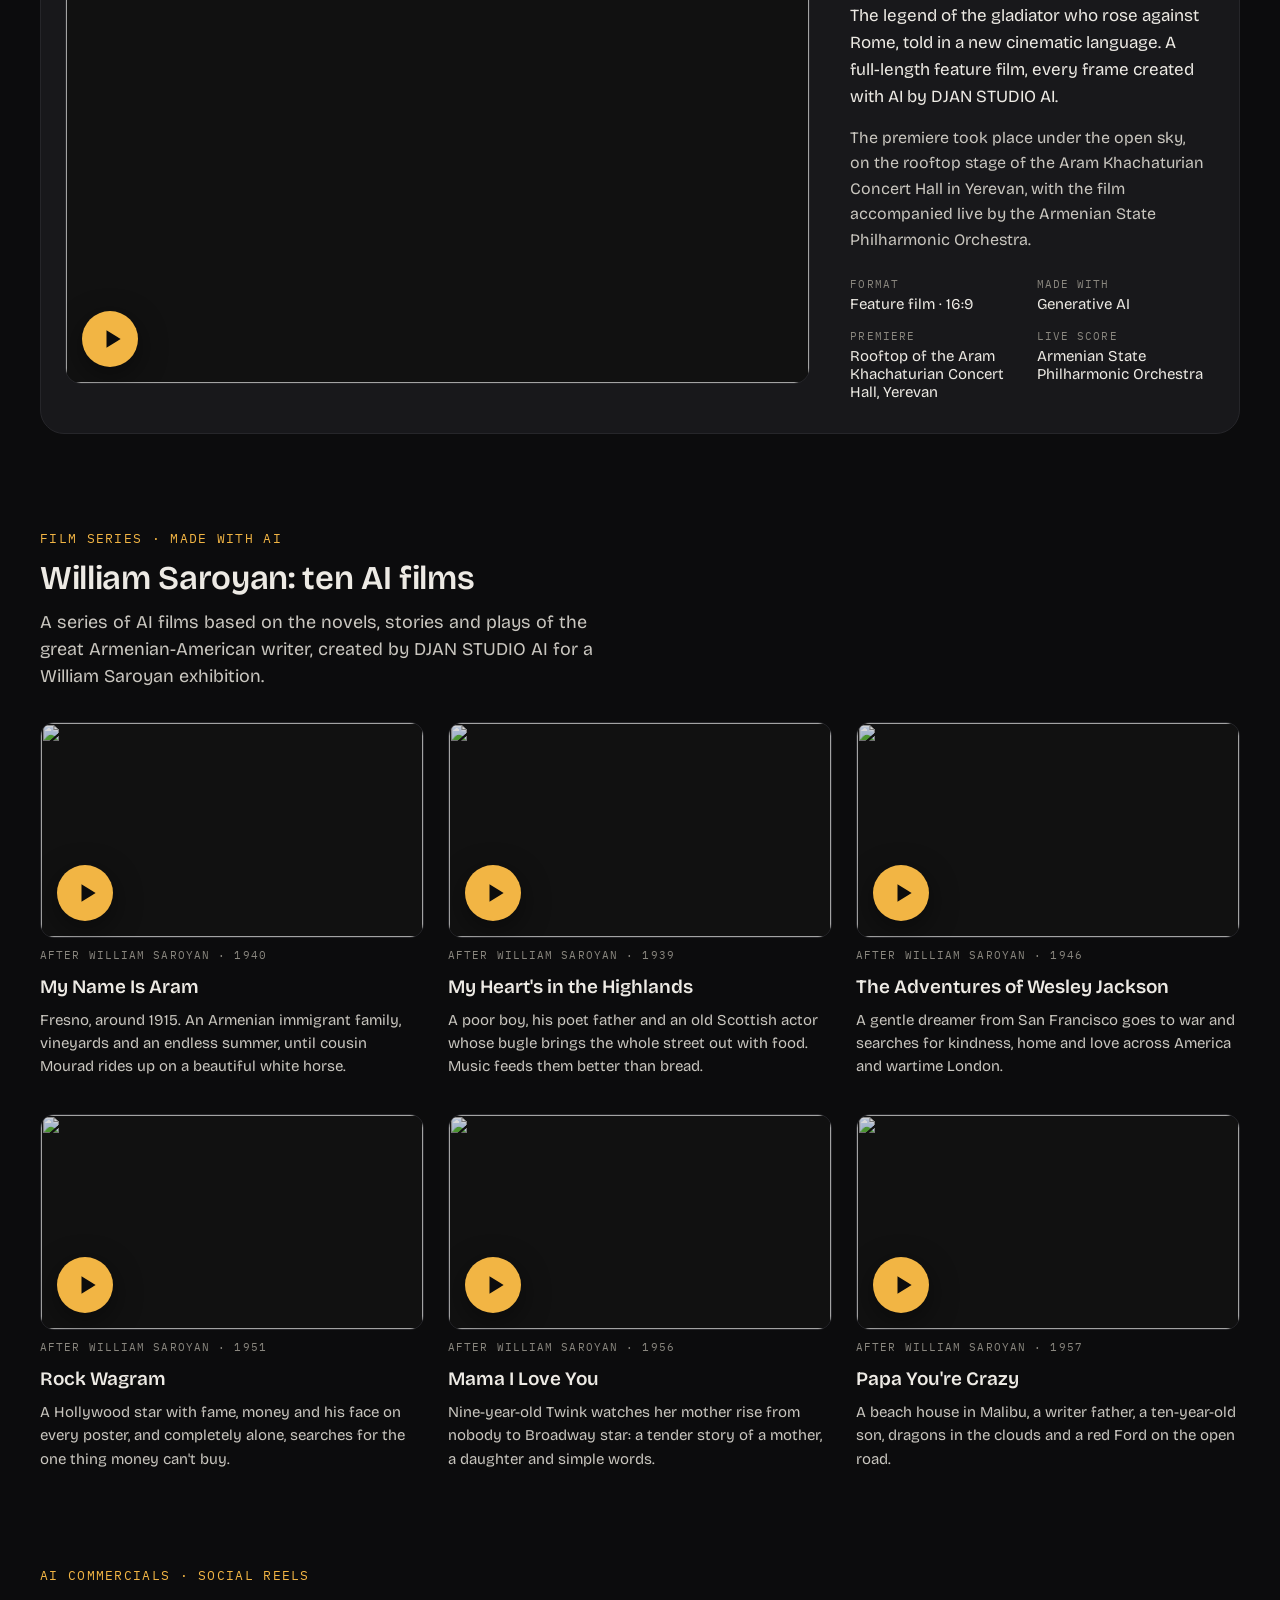
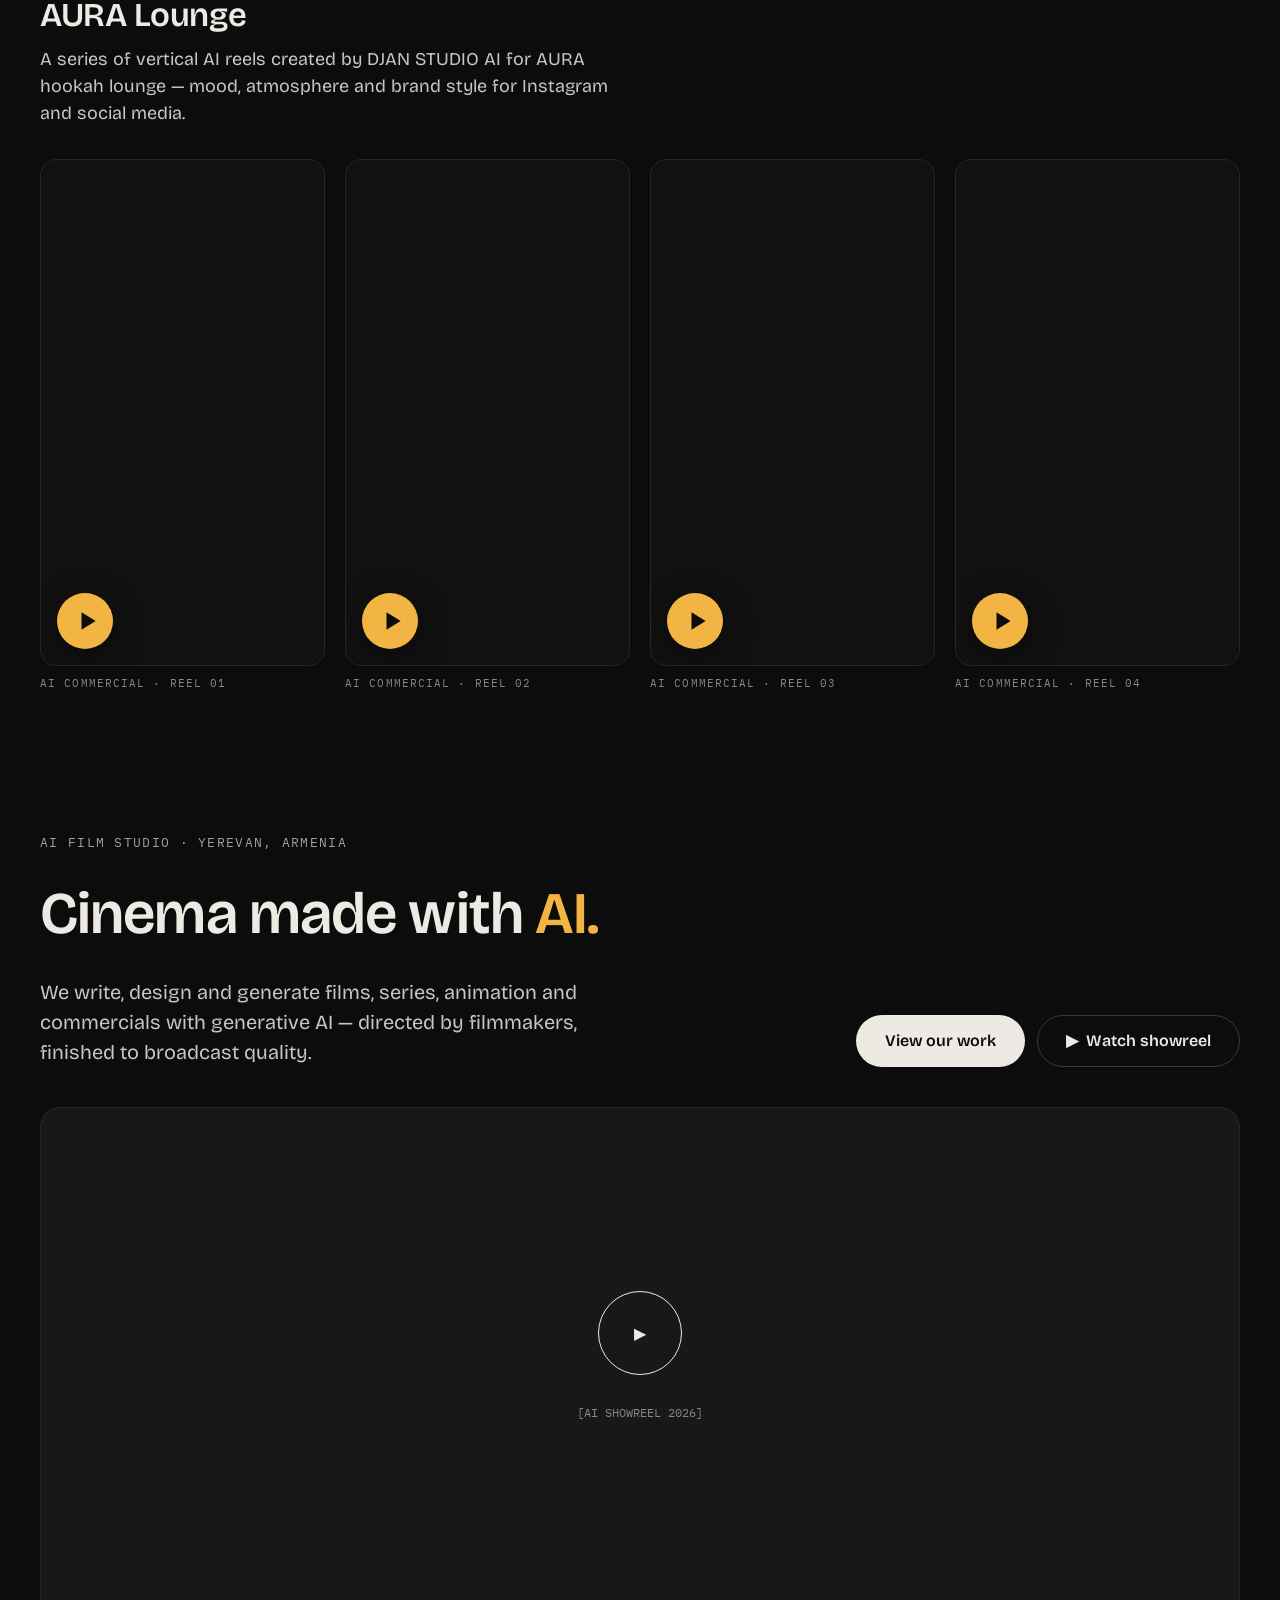
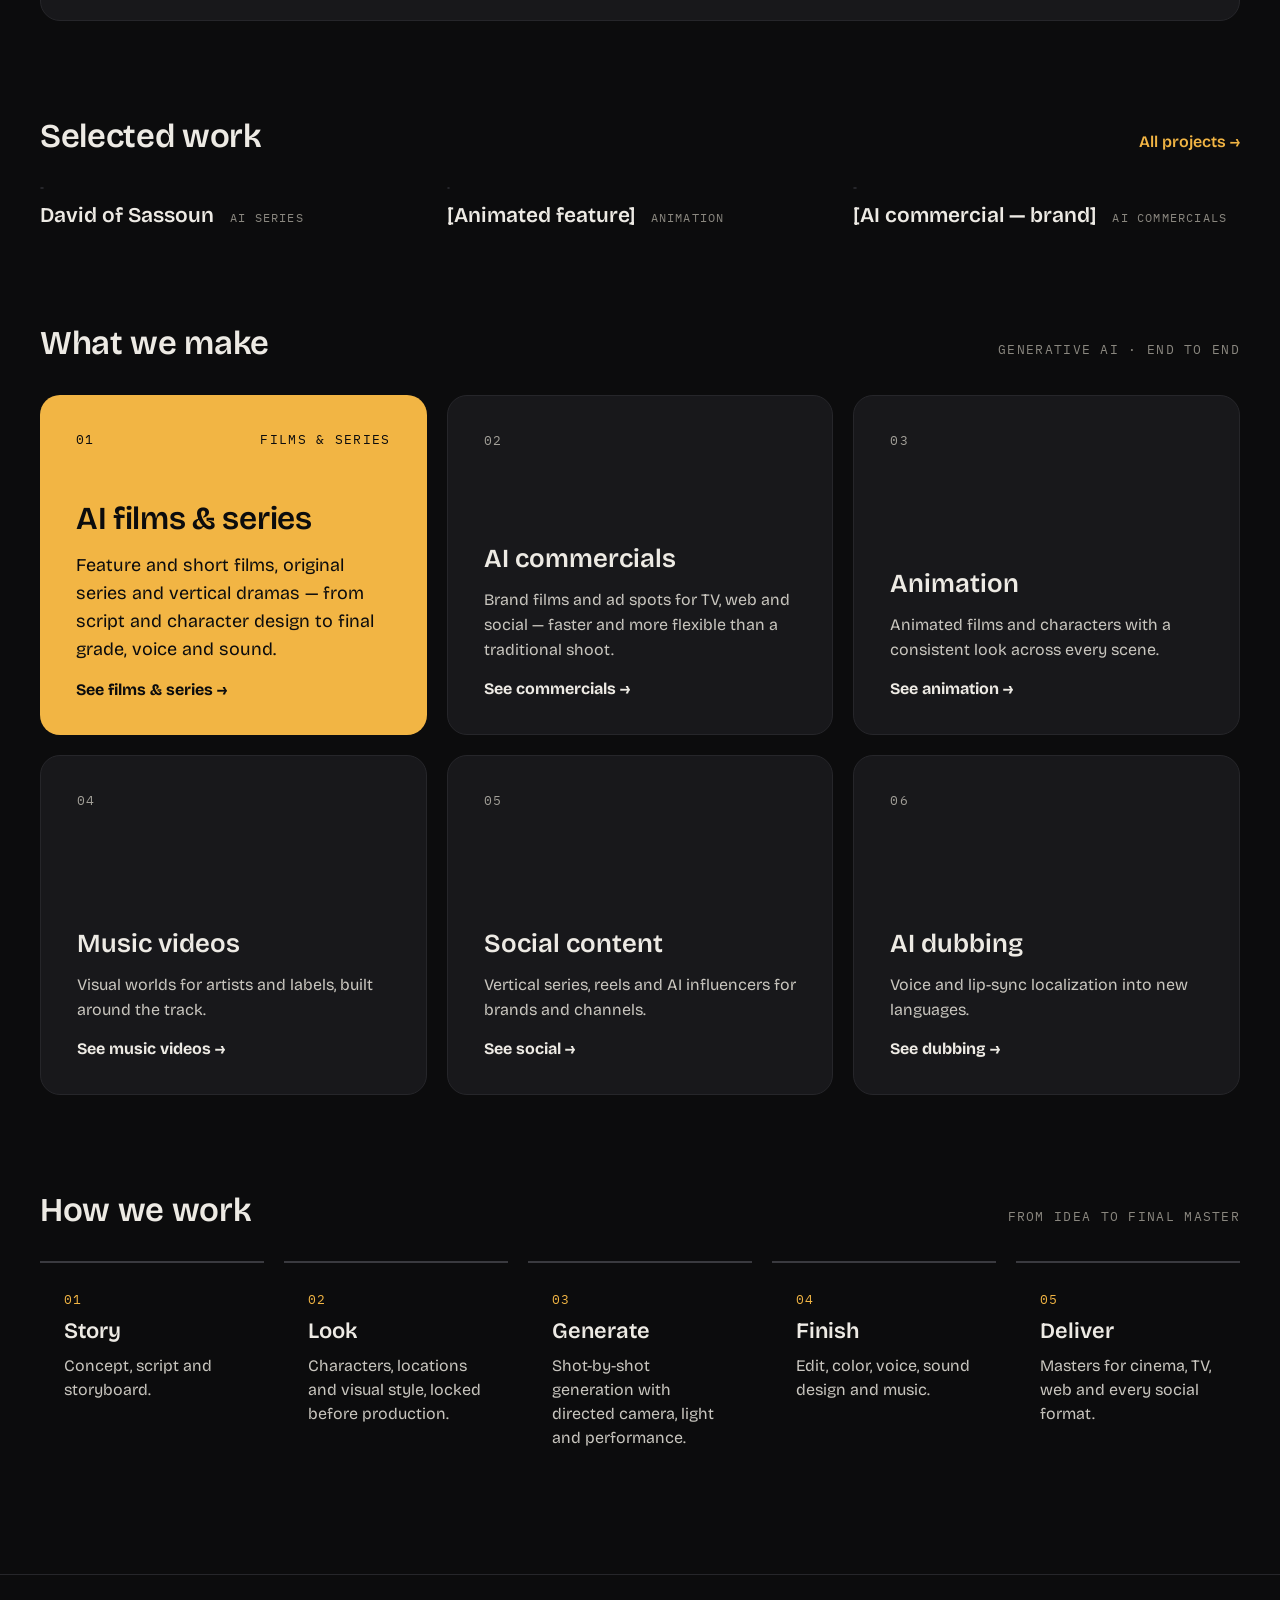
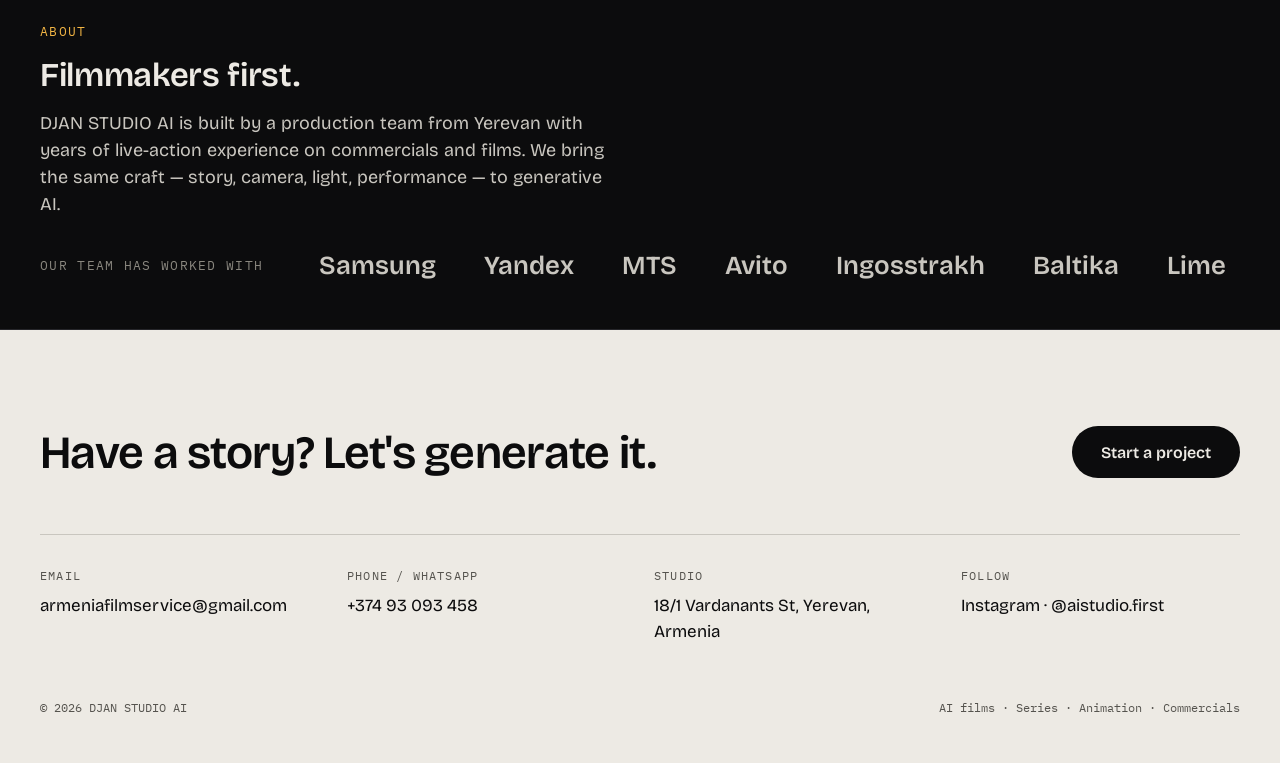
==== commit 1f22507c: "Add AURA Lounge AI reels (Google Drive videos) Co-Authored-By: Claude Opus 5.5 <noreply@anthropic.co" ====
--- a/index.html
+++ b/index.html
@@ -130,6 +130,30 @@
     </div>
   </section>
 
+  <section class="wrap" id="aura" style="padding-top:24px;padding-bottom:72px">
+    <div class="mono acc" style="margin-bottom:12px">AI commercials · Social reels</div>
+    <h2>AURA Lounge</h2>
+    <p class="lead" style="font-size:18px;margin:12px 0 32px">A series of vertical AI reels created by DJAN STUDIO AI for AURA hookah lounge — mood, atmosphere and brand style for Instagram and social media.</p>
+    <div class="shorts aura">
+      <article class="short">
+        <div class="short-video"><button type="button" class="yt" data-src="https://drive.google.com/file/d/1p0p4XneT75nU1OB9uU7OCLna-q0pKXeD/preview" aria-label="Play: AURA reel 1"><img src="https://drive.google.com/thumbnail?id=1p0p4XneT75nU1OB9uU7OCLna-q0pKXeD&amp;sz=w720" alt="" loading="lazy" onerror="this.style.display='none'"><span class="yt-play" aria-hidden="true"><svg width="22" height="22" viewBox="0 0 14 14"><path d="M3.5 1.5v11l9-5.5z" fill="currentColor"/></svg></span></button></div>
+        <div class="mono dim" style="font-size:11px">AI commercial · Reel 01</div>
+      </article>
+      <article class="short">
+        <div class="short-video"><button type="button" class="yt" data-src="https://drive.google.com/file/d/14ygP3kmNqtUqaWUqwtHDBqYJAW8iC1XK/preview" aria-label="Play: AURA reel 2"><img src="https://drive.google.com/thumbnail?id=14ygP3kmNqtUqaWUqwtHDBqYJAW8iC1XK&amp;sz=w720" alt="" loading="lazy" onerror="this.style.display='none'"><span class="yt-play" aria-hidden="true"><svg width="22" height="22" viewBox="0 0 14 14"><path d="M3.5 1.5v11l9-5.5z" fill="currentColor"/></svg></span></button></div>
+        <div class="mono dim" style="font-size:11px">AI commercial · Reel 02</div>
+      </article>
+      <article class="short">
+        <div class="short-video"><button type="button" class="yt" data-src="https://drive.google.com/file/d/1_GcuYoN6B8sCt-bWcMP6J2LUG-kN3cyf/preview" aria-label="Play: AURA reel 3"><img src="https://drive.google.com/thumbnail?id=1_GcuYoN6B8sCt-bWcMP6J2LUG-kN3cyf&amp;sz=w720" alt="" loading="lazy" onerror="this.style.display='none'"><span class="yt-play" aria-hidden="true"><svg width="22" height="22" viewBox="0 0 14 14"><path d="M3.5 1.5v11l9-5.5z" fill="currentColor"/></svg></span></button></div>
+        <div class="mono dim" style="font-size:11px">AI commercial · Reel 03</div>
+      </article>
+      <article class="short">
+        <div class="short-video"><button type="button" class="yt" data-src="https://drive.google.com/file/d/11z9Olf1I13rAIKeZHOKRjdfmfRP2GdaK/preview" aria-label="Play: AURA reel 4"><img src="https://drive.google.com/thumbnail?id=11z9Olf1I13rAIKeZHOKRjdfmfRP2GdaK&amp;sz=w720" alt="" loading="lazy" onerror="this.style.display='none'"><span class="yt-play" aria-hidden="true"><svg width="22" height="22" viewBox="0 0 14 14"><path d="M3.5 1.5v11l9-5.5z" fill="currentColor"/></svg></span></button></div>
+        <div class="mono dim" style="font-size:11px">AI commercial · Reel 04</div>
+      </article>
+    </div>
+  </section>
+
   <section class="wrap hero" id="top">
     <div class="mono" style="color:#A3A099">AI film studio · Yerevan, Armenia</div>
     <h1 class="big">Cinema made with <span class="acc">AI.</span></h1>
--- a/styles.css
+++ b/styles.css
@@ -217,3 +217,11 @@
 .yt:hover .yt-play{transform:scale(1.08)}
 .yt:focus-visible{outline:2px solid var(--accent);outline-offset:-2px}
 .yt-frame{position:absolute;inset:0;width:100%;height:100%;border:0}
+/* play button: bottom-left corner */
+.yt-play{left:16px;top:auto;bottom:16px;margin:0;width:56px;height:56px}
+@media (max-width:760px){.yt-play{left:12px;bottom:12px;width:48px;height:48px}}
+
+/* AURA reels: 4 vertical videos in a row */
+.shorts.aura{grid-template-columns:repeat(4,minmax(0,1fr));gap:20px}
+@media (max-width:1000px){.shorts.aura{grid-template-columns:repeat(2,minmax(0,1fr))}}
+@media (max-width:760px){.shorts.aura{grid-template-columns:repeat(2,minmax(0,1fr));gap:12px}.shorts.aura .short-video{max-width:none}}
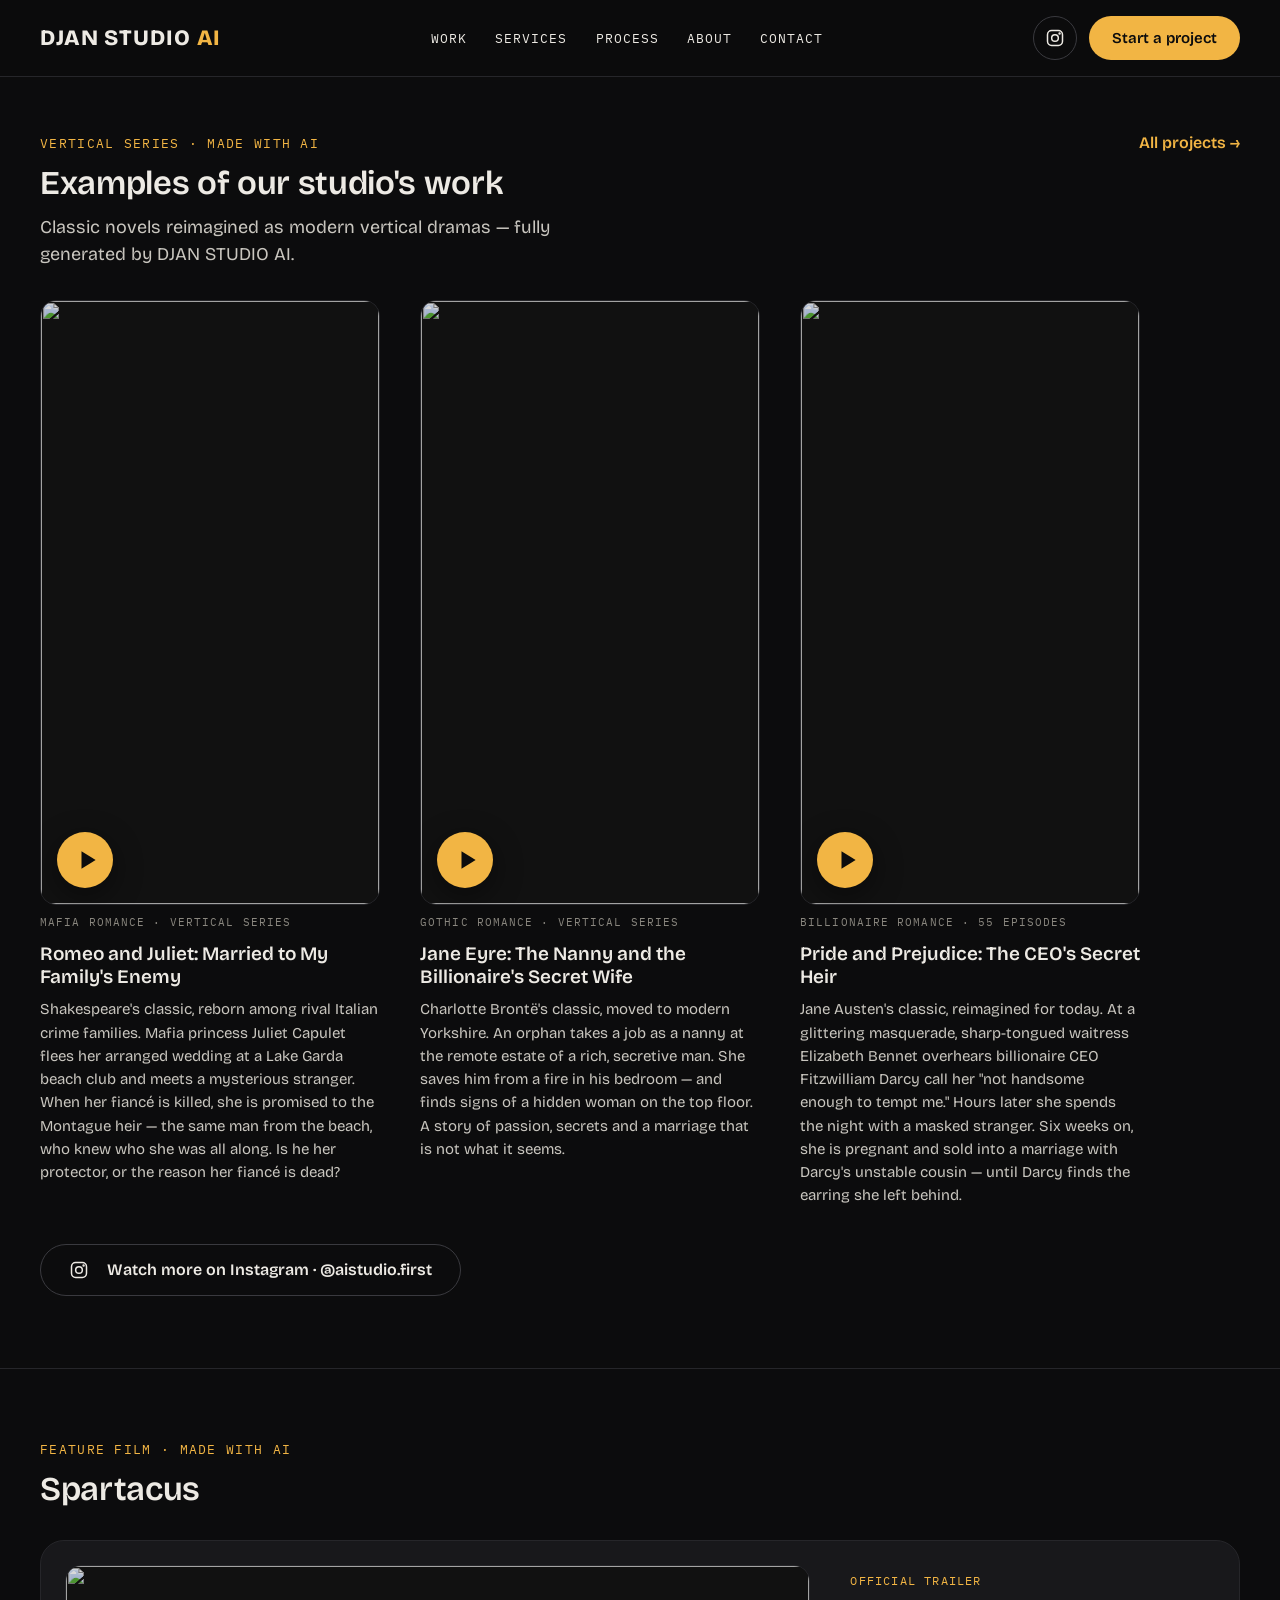
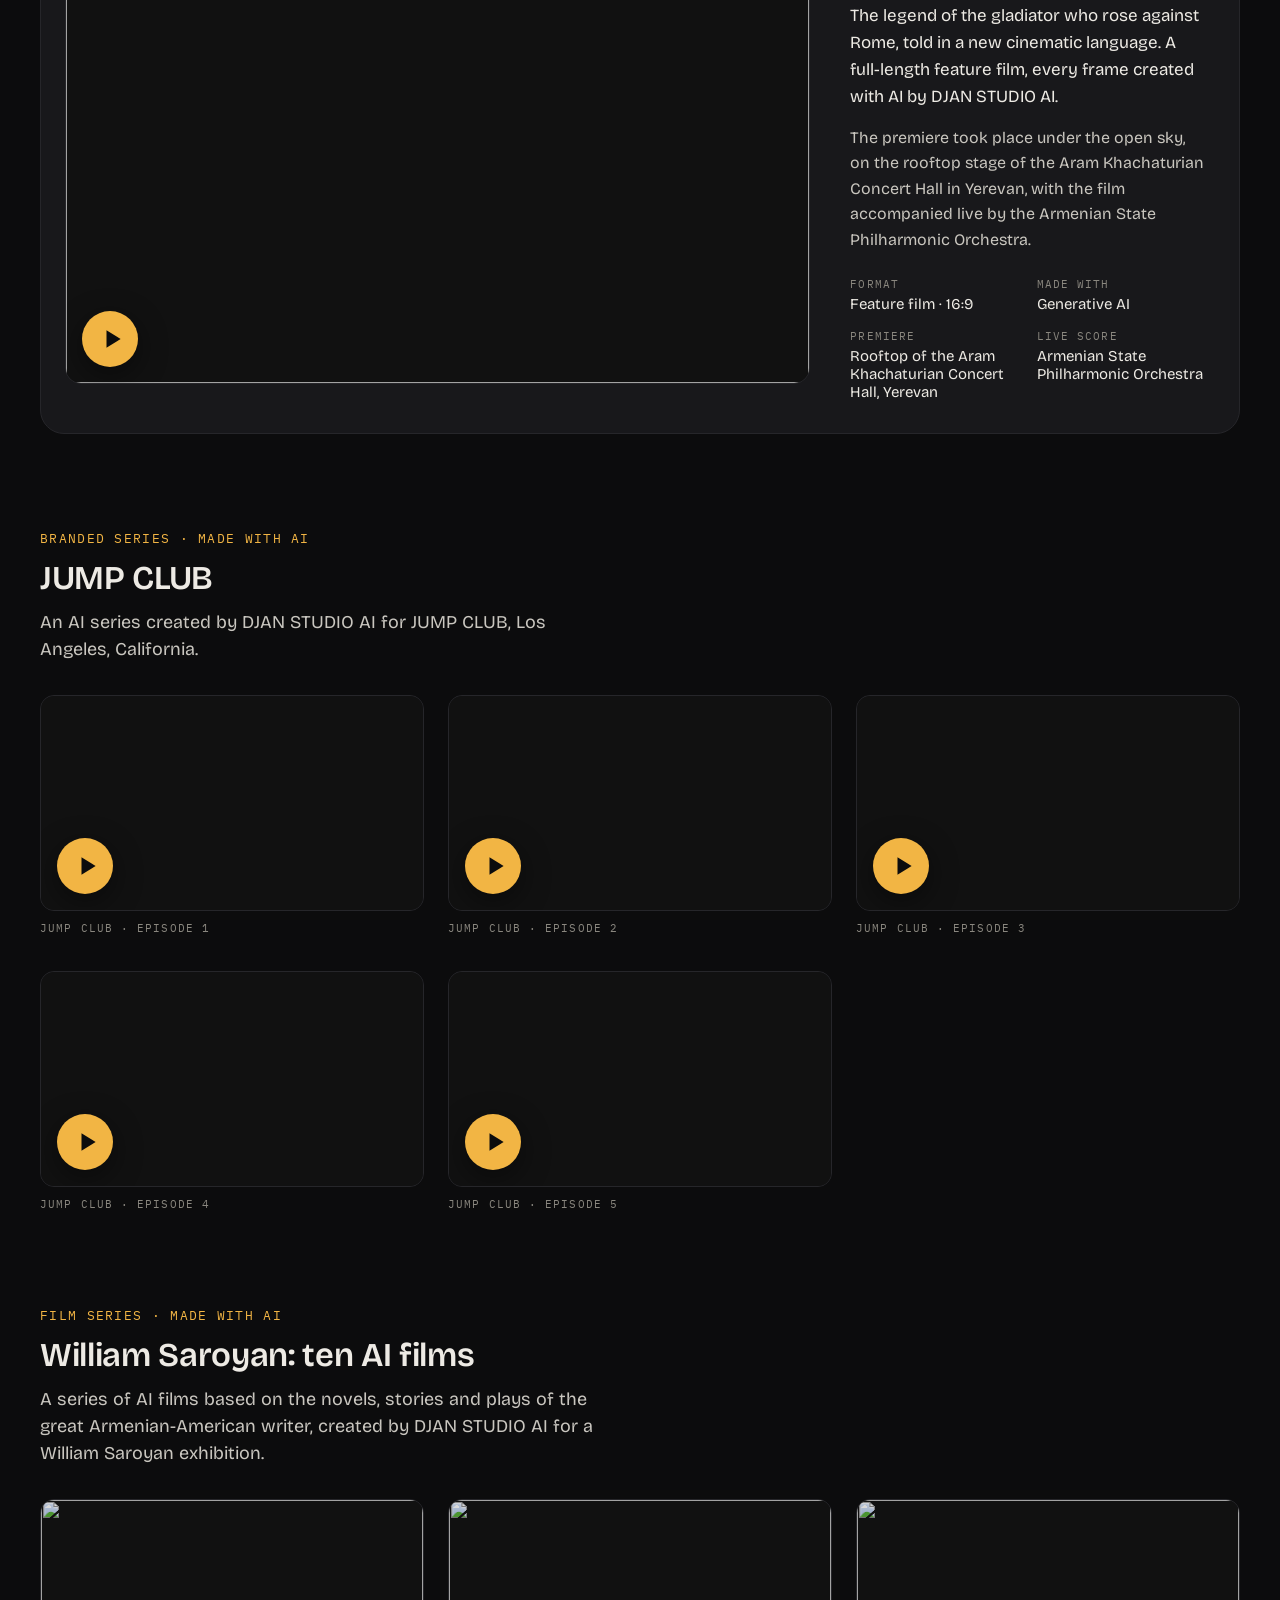
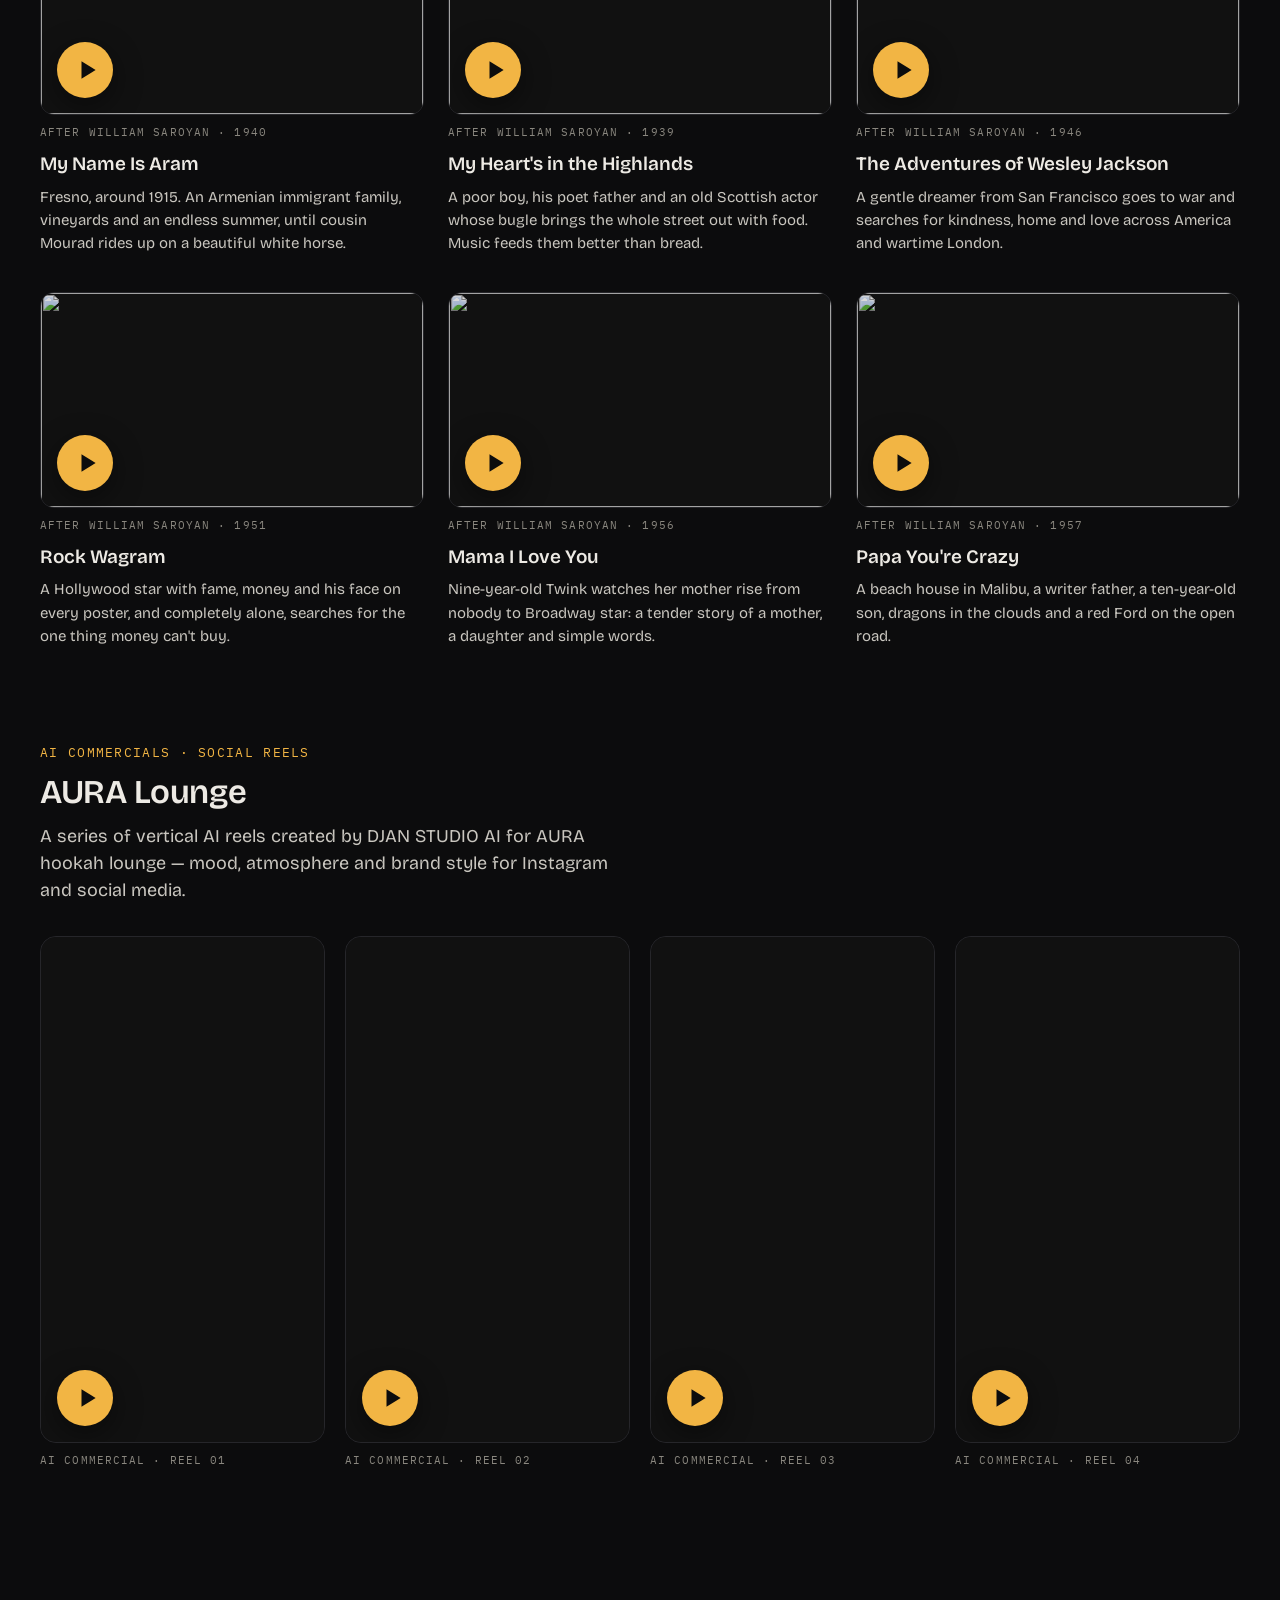
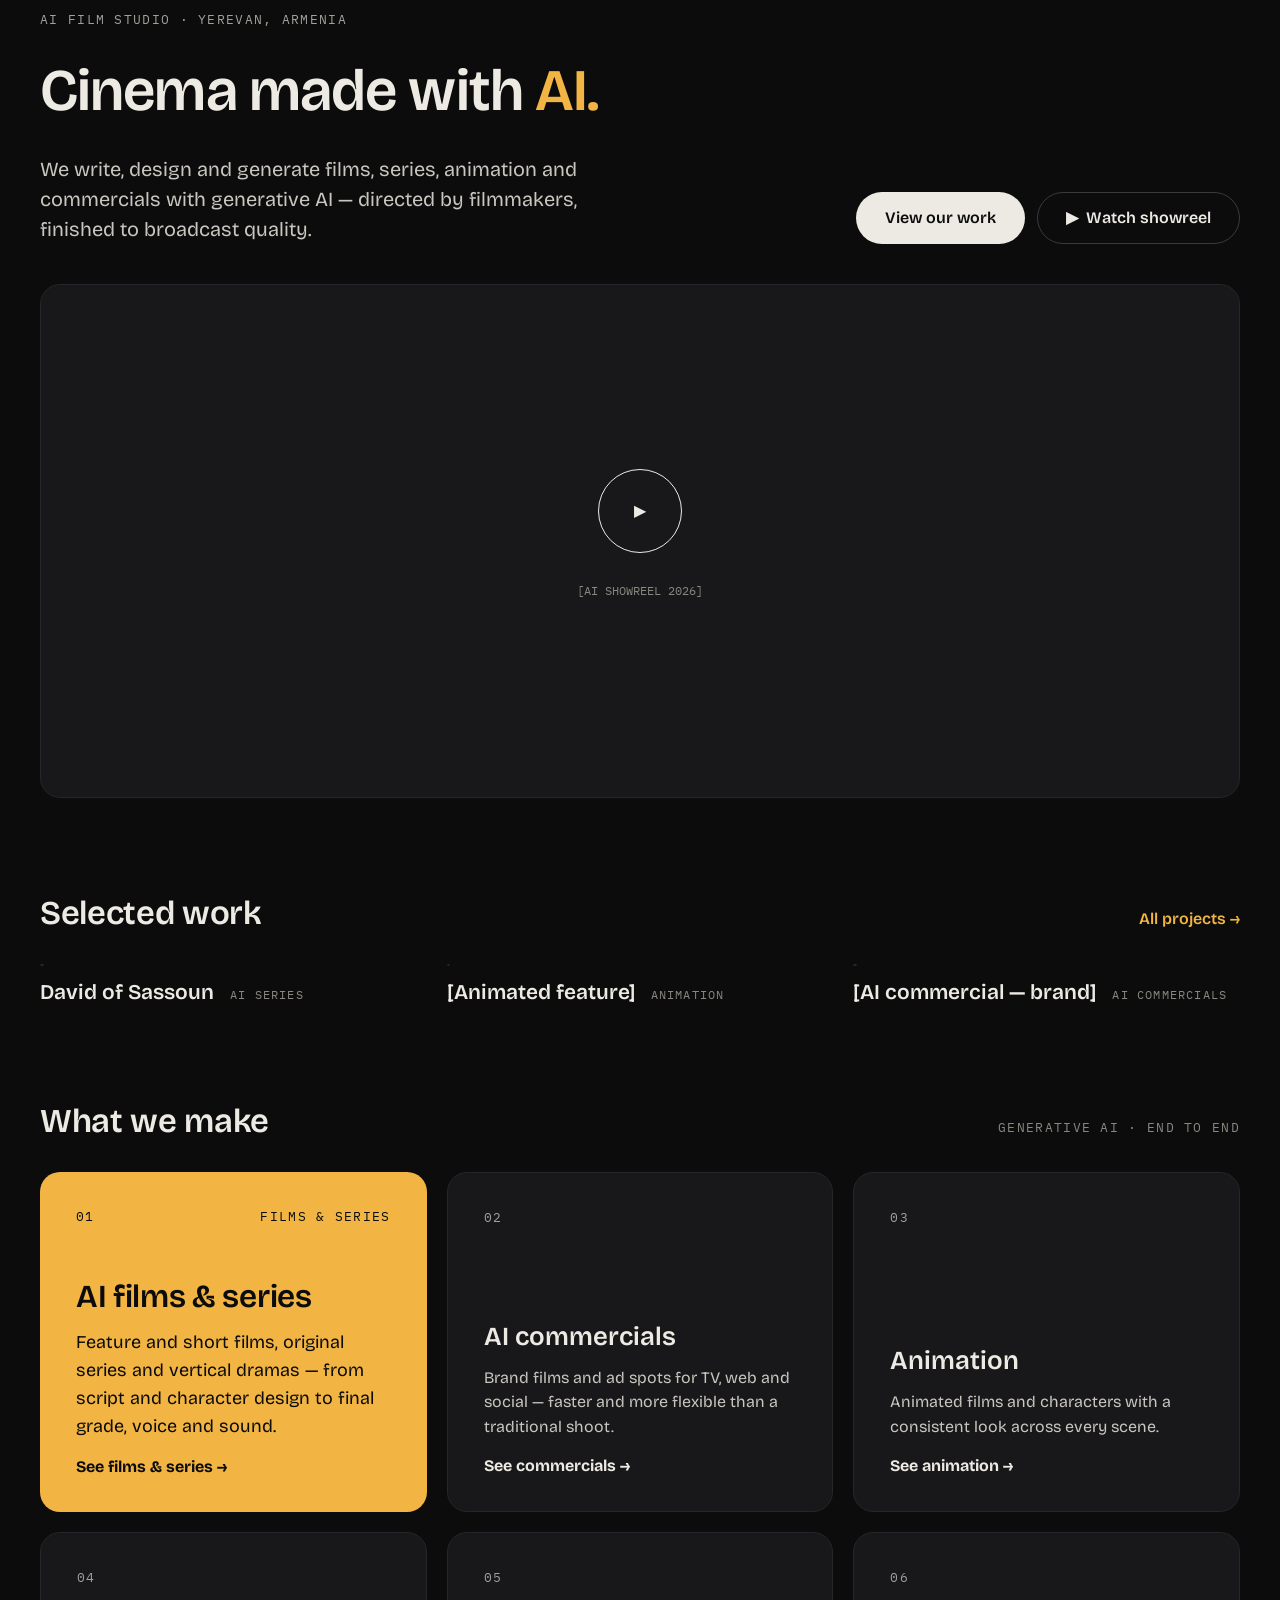
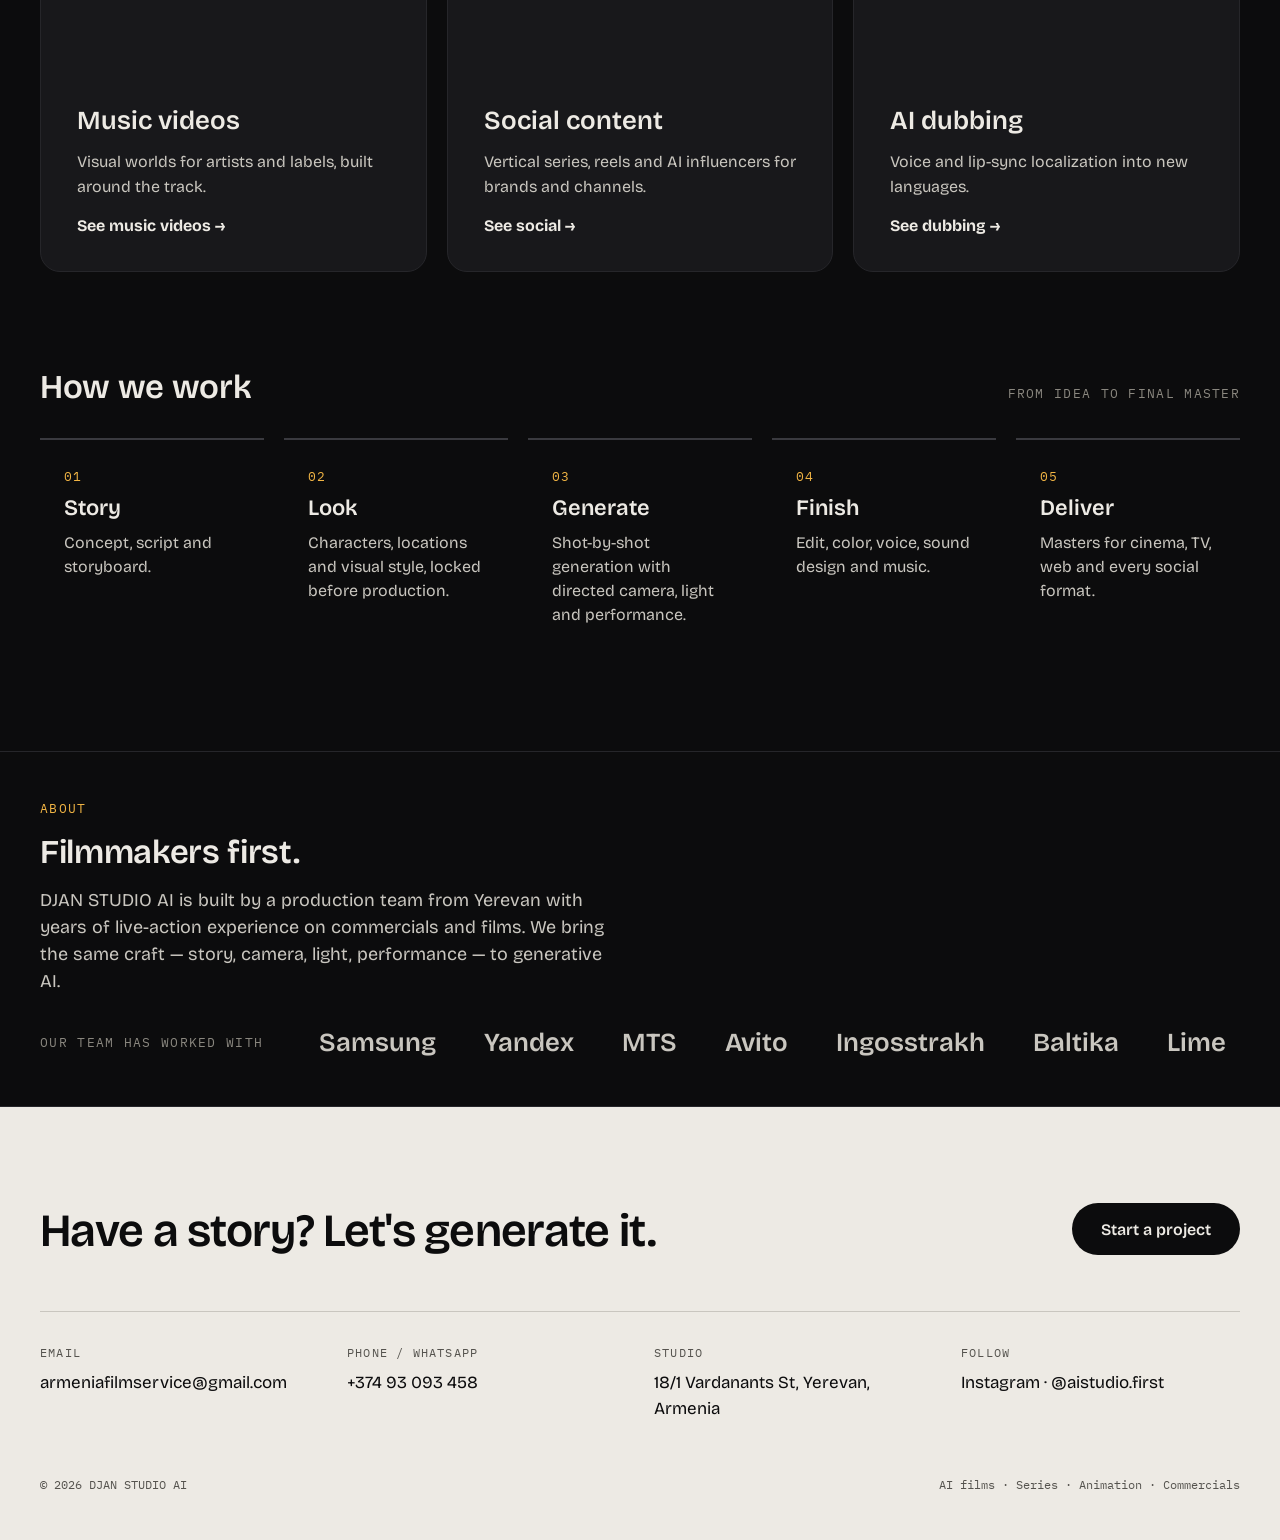
==== commit e30a7fb2: "Add JUMP CLUB (Los Angeles) AI series after Spartacus Co-Authored-By: Claude Opus 5.5 <noreply@anthr" ====
--- a/index.html
+++ b/index.html
@@ -86,6 +86,34 @@
     </div>
   </section>
 
+  <section class="wrap" id="jumpclub" style="padding-top:24px;padding-bottom:72px">
+    <div class="mono acc" style="margin-bottom:12px">Branded series · Made with AI</div>
+    <h2>JUMP CLUB</h2>
+    <p class="lead" style="font-size:18px;margin:12px 0 32px">An AI series created by DJAN STUDIO AI for JUMP CLUB, Los Angeles, California.</p>
+    <div class="films">
+      <article class="film">
+        <div class="film-video"><button type="button" class="yt" data-src="https://drive.google.com/file/d/14cjPI3i3CLq1mVh7XMuAHbHFkgkhAiDq/preview" aria-label="Play: JUMP CLUB, episode 1"><img src="https://drive.google.com/thumbnail?id=14cjPI3i3CLq1mVh7XMuAHbHFkgkhAiDq&amp;sz=w1000" alt="" loading="lazy" onerror="this.style.display='none'"><span class="yt-play" aria-hidden="true"><svg width="22" height="22" viewBox="0 0 14 14"><path d="M3.5 1.5v11l9-5.5z" fill="currentColor"/></svg></span></button></div>
+        <div class="mono dim" style="font-size:11px">JUMP CLUB · Episode 1</div>
+      </article>
+      <article class="film">
+        <div class="film-video"><button type="button" class="yt" data-src="https://drive.google.com/file/d/1PBr55ShlxTzI5jSrKnWVuM-HMRBtyWmY/preview" aria-label="Play: JUMP CLUB, episode 2"><img src="https://drive.google.com/thumbnail?id=1PBr55ShlxTzI5jSrKnWVuM-HMRBtyWmY&amp;sz=w1000" alt="" loading="lazy" onerror="this.style.display='none'"><span class="yt-play" aria-hidden="true"><svg width="22" height="22" viewBox="0 0 14 14"><path d="M3.5 1.5v11l9-5.5z" fill="currentColor"/></svg></span></button></div>
+        <div class="mono dim" style="font-size:11px">JUMP CLUB · Episode 2</div>
+      </article>
+      <article class="film">
+        <div class="film-video"><button type="button" class="yt" data-src="https://drive.google.com/file/d/1cNdxGvMCW0V32plv9Ianaa6Fe-6VRYWi/preview" aria-label="Play: JUMP CLUB, episode 3"><img src="https://drive.google.com/thumbnail?id=1cNdxGvMCW0V32plv9Ianaa6Fe-6VRYWi&amp;sz=w1000" alt="" loading="lazy" onerror="this.style.display='none'"><span class="yt-play" aria-hidden="true"><svg width="22" height="22" viewBox="0 0 14 14"><path d="M3.5 1.5v11l9-5.5z" fill="currentColor"/></svg></span></button></div>
+        <div class="mono dim" style="font-size:11px">JUMP CLUB · Episode 3</div>
+      </article>
+      <article class="film">
+        <div class="film-video"><button type="button" class="yt" data-src="https://drive.google.com/file/d/1upABLTuL_e45i_rURd8WrXhOx7gLokOc/preview" aria-label="Play: JUMP CLUB, episode 4"><img src="https://drive.google.com/thumbnail?id=1upABLTuL_e45i_rURd8WrXhOx7gLokOc&amp;sz=w1000" alt="" loading="lazy" onerror="this.style.display='none'"><span class="yt-play" aria-hidden="true"><svg width="22" height="22" viewBox="0 0 14 14"><path d="M3.5 1.5v11l9-5.5z" fill="currentColor"/></svg></span></button></div>
+        <div class="mono dim" style="font-size:11px">JUMP CLUB · Episode 4</div>
+      </article>
+      <article class="film">
+        <div class="film-video"><button type="button" class="yt" data-src="https://drive.google.com/file/d/1rjeq1HTT_vvMVyBNJnv3rzpc_tkIz9_5/preview" aria-label="Play: JUMP CLUB, episode 5"><img src="https://drive.google.com/thumbnail?id=1rjeq1HTT_vvMVyBNJnv3rzpc_tkIz9_5&amp;sz=w1000" alt="" loading="lazy" onerror="this.style.display='none'"><span class="yt-play" aria-hidden="true"><svg width="22" height="22" viewBox="0 0 14 14"><path d="M3.5 1.5v11l9-5.5z" fill="currentColor"/></svg></span></button></div>
+        <div class="mono dim" style="font-size:11px">JUMP CLUB · Episode 5</div>
+      </article>
+    </div>
+  </section>
+
   <section class="wrap" id="saroyan" style="padding-top:24px;padding-bottom:72px">
     <div class="mono acc" style="margin-bottom:12px">Film series · Made with AI</div>
     <h2>William Saroyan: ten AI films</h2>
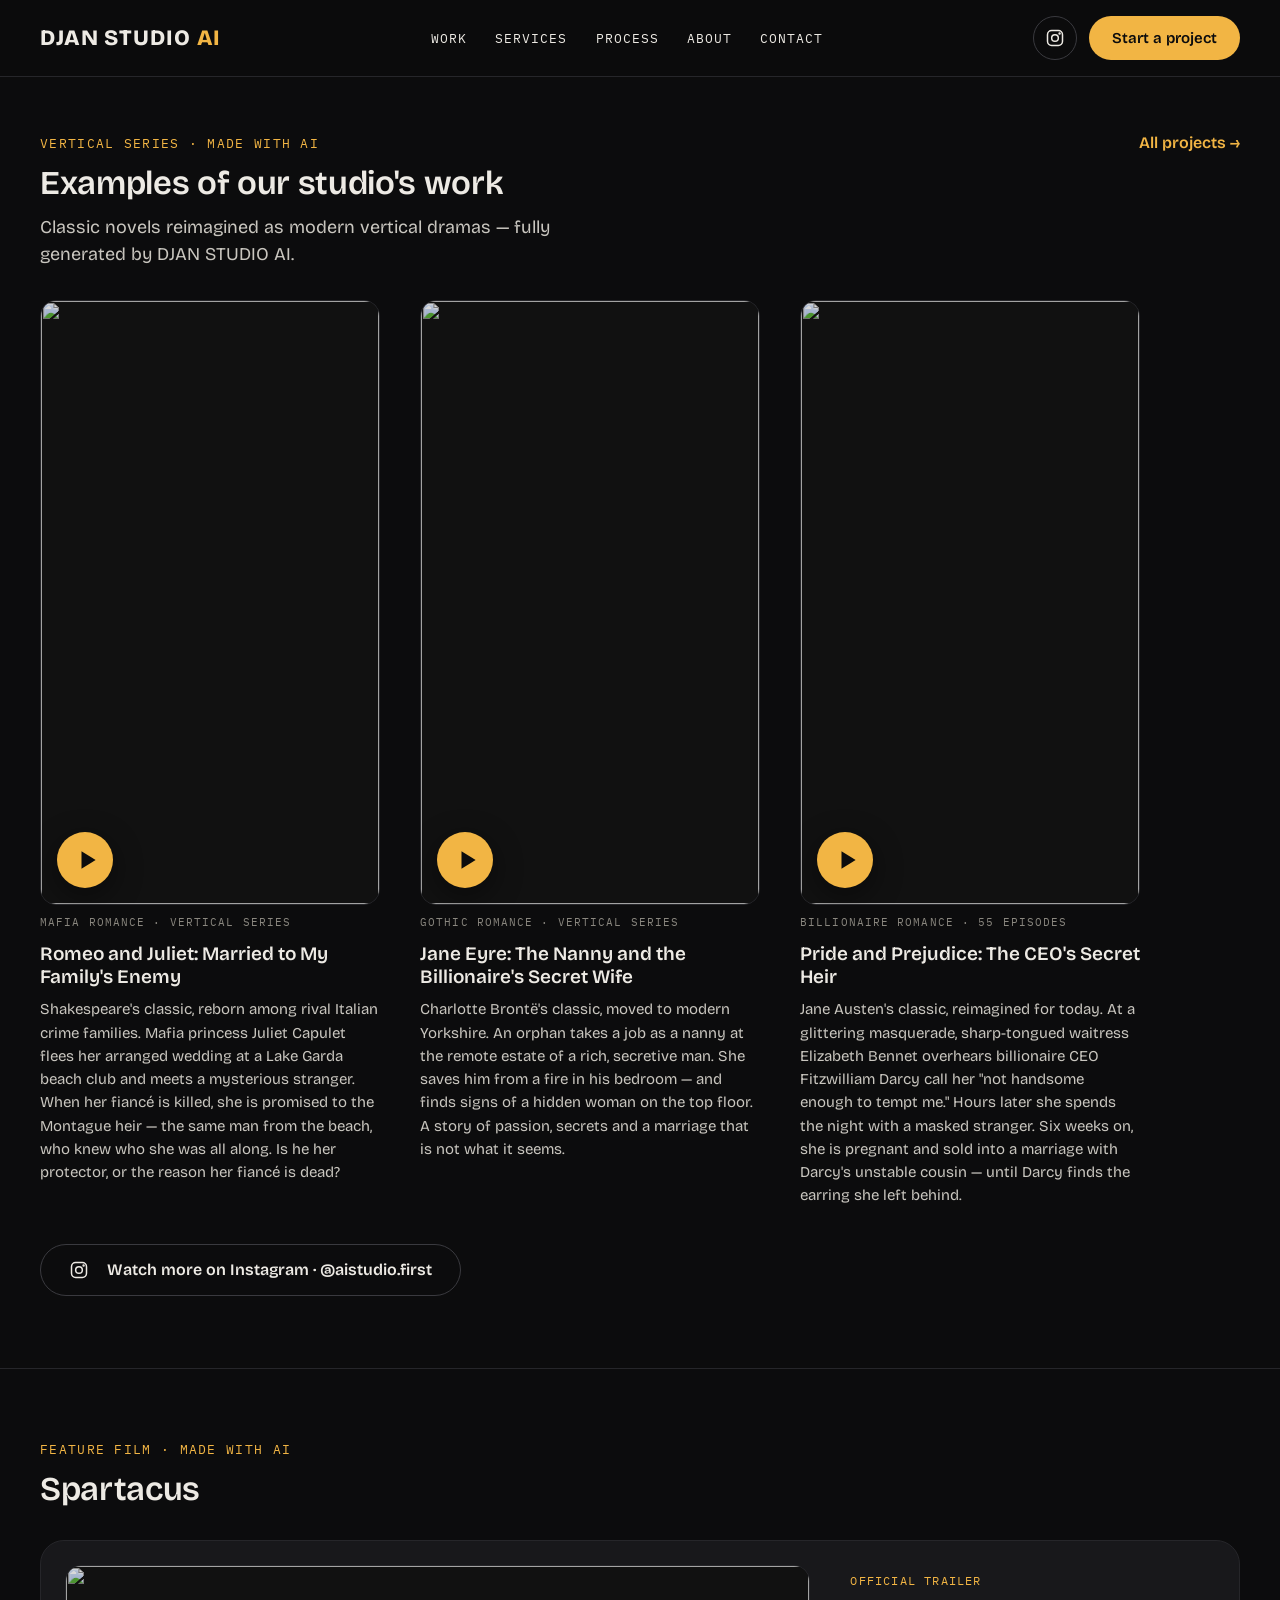
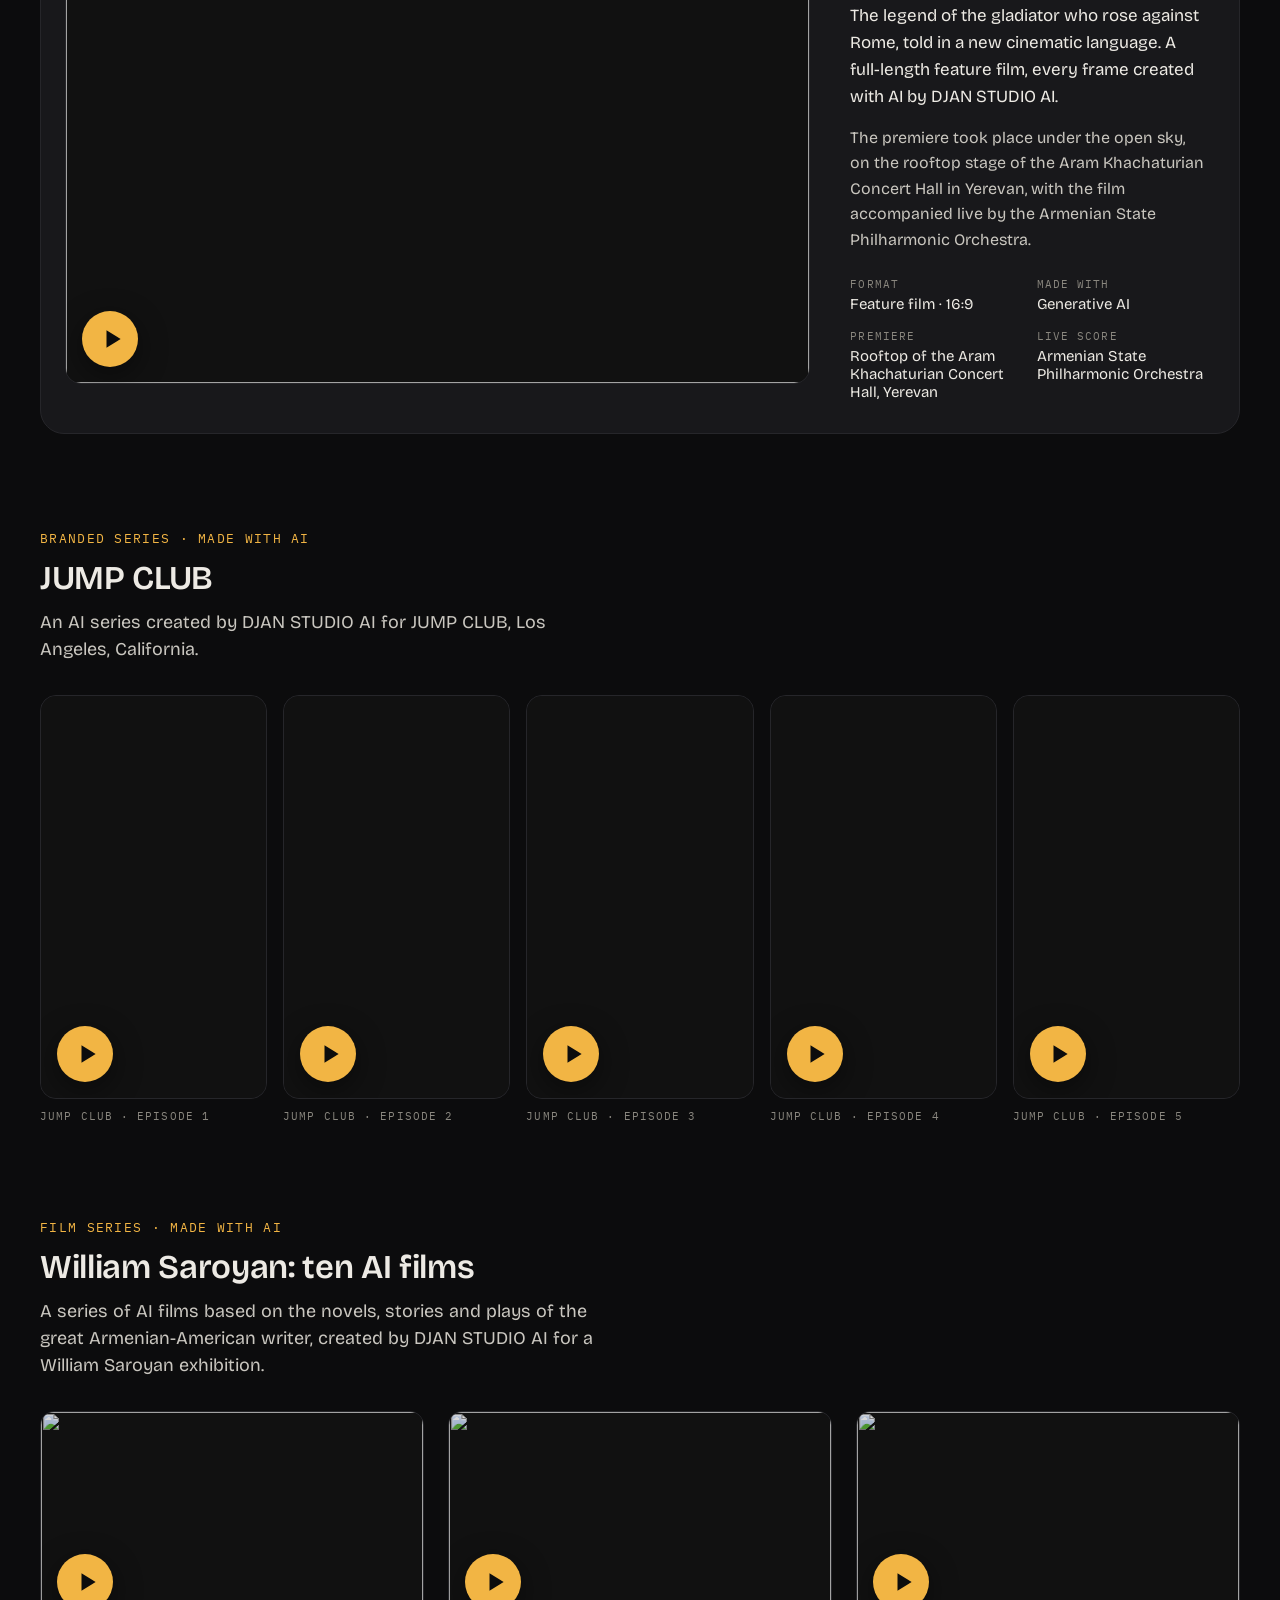
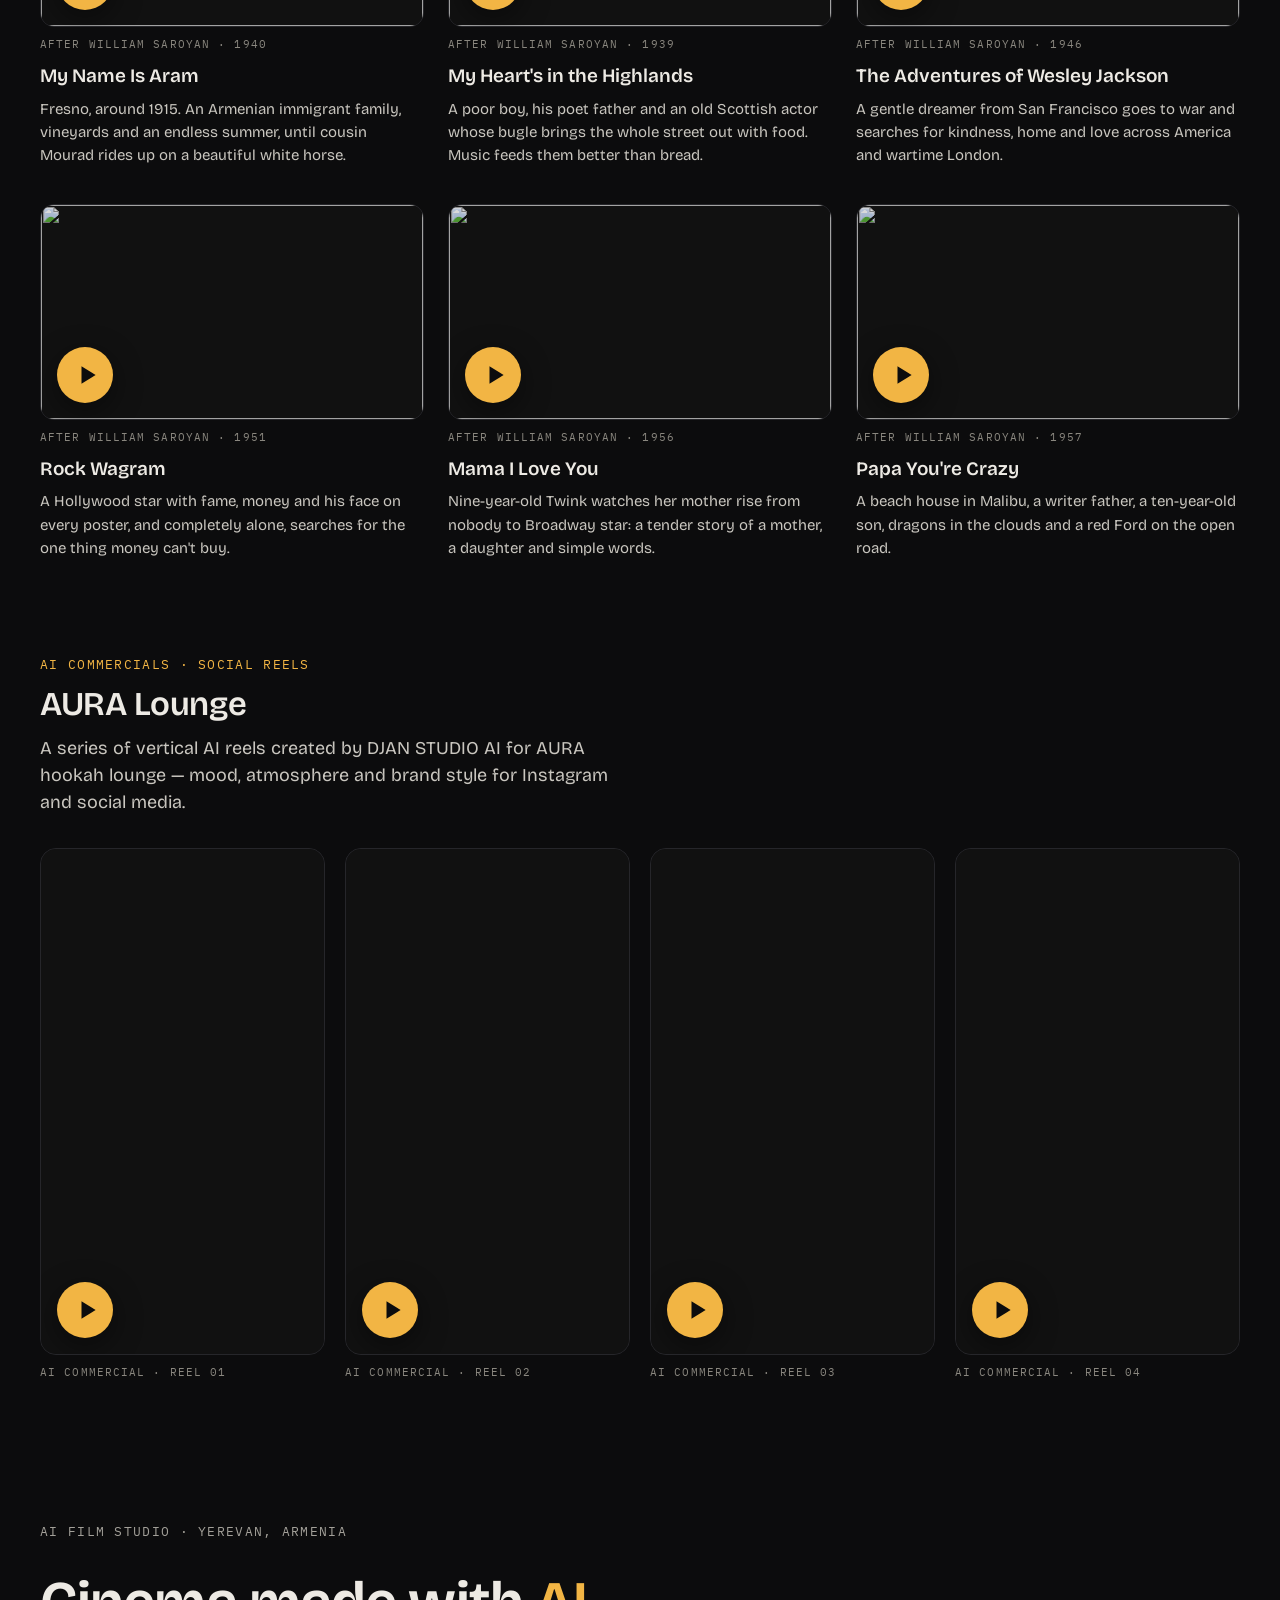
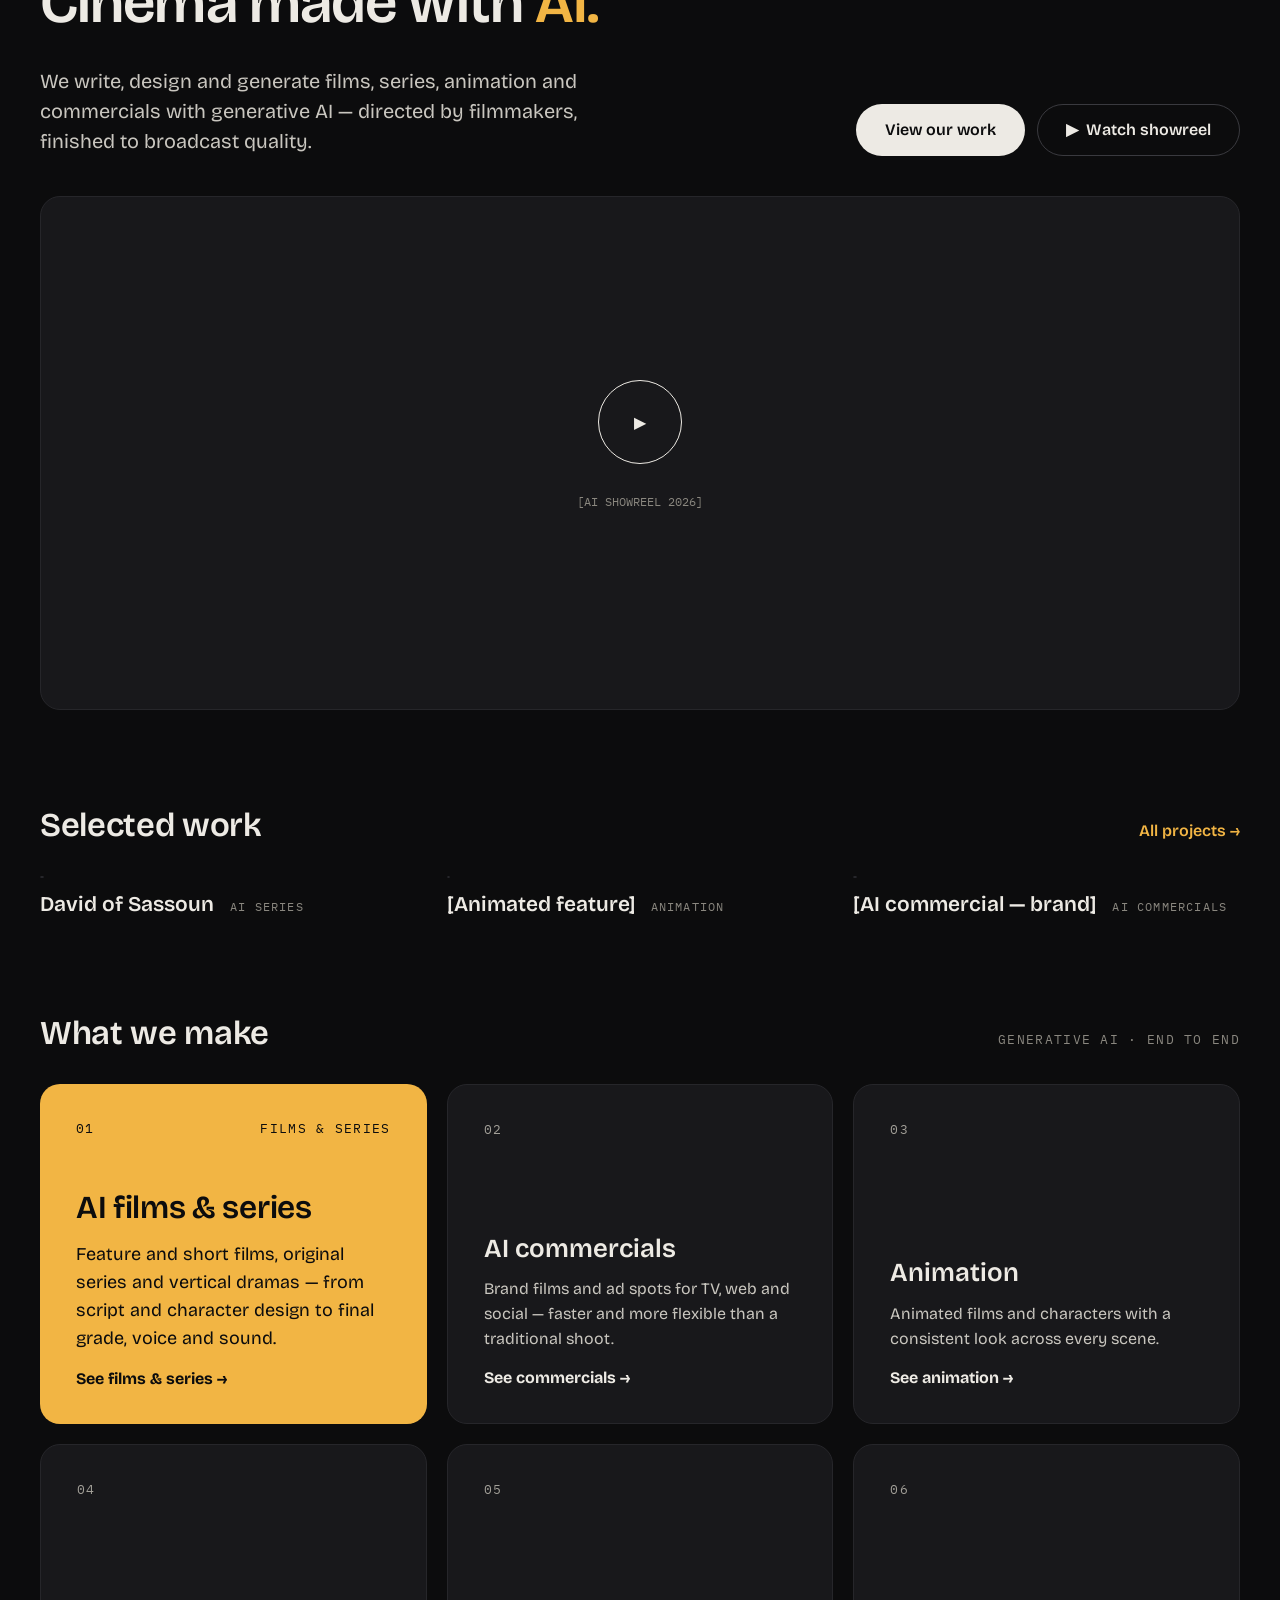
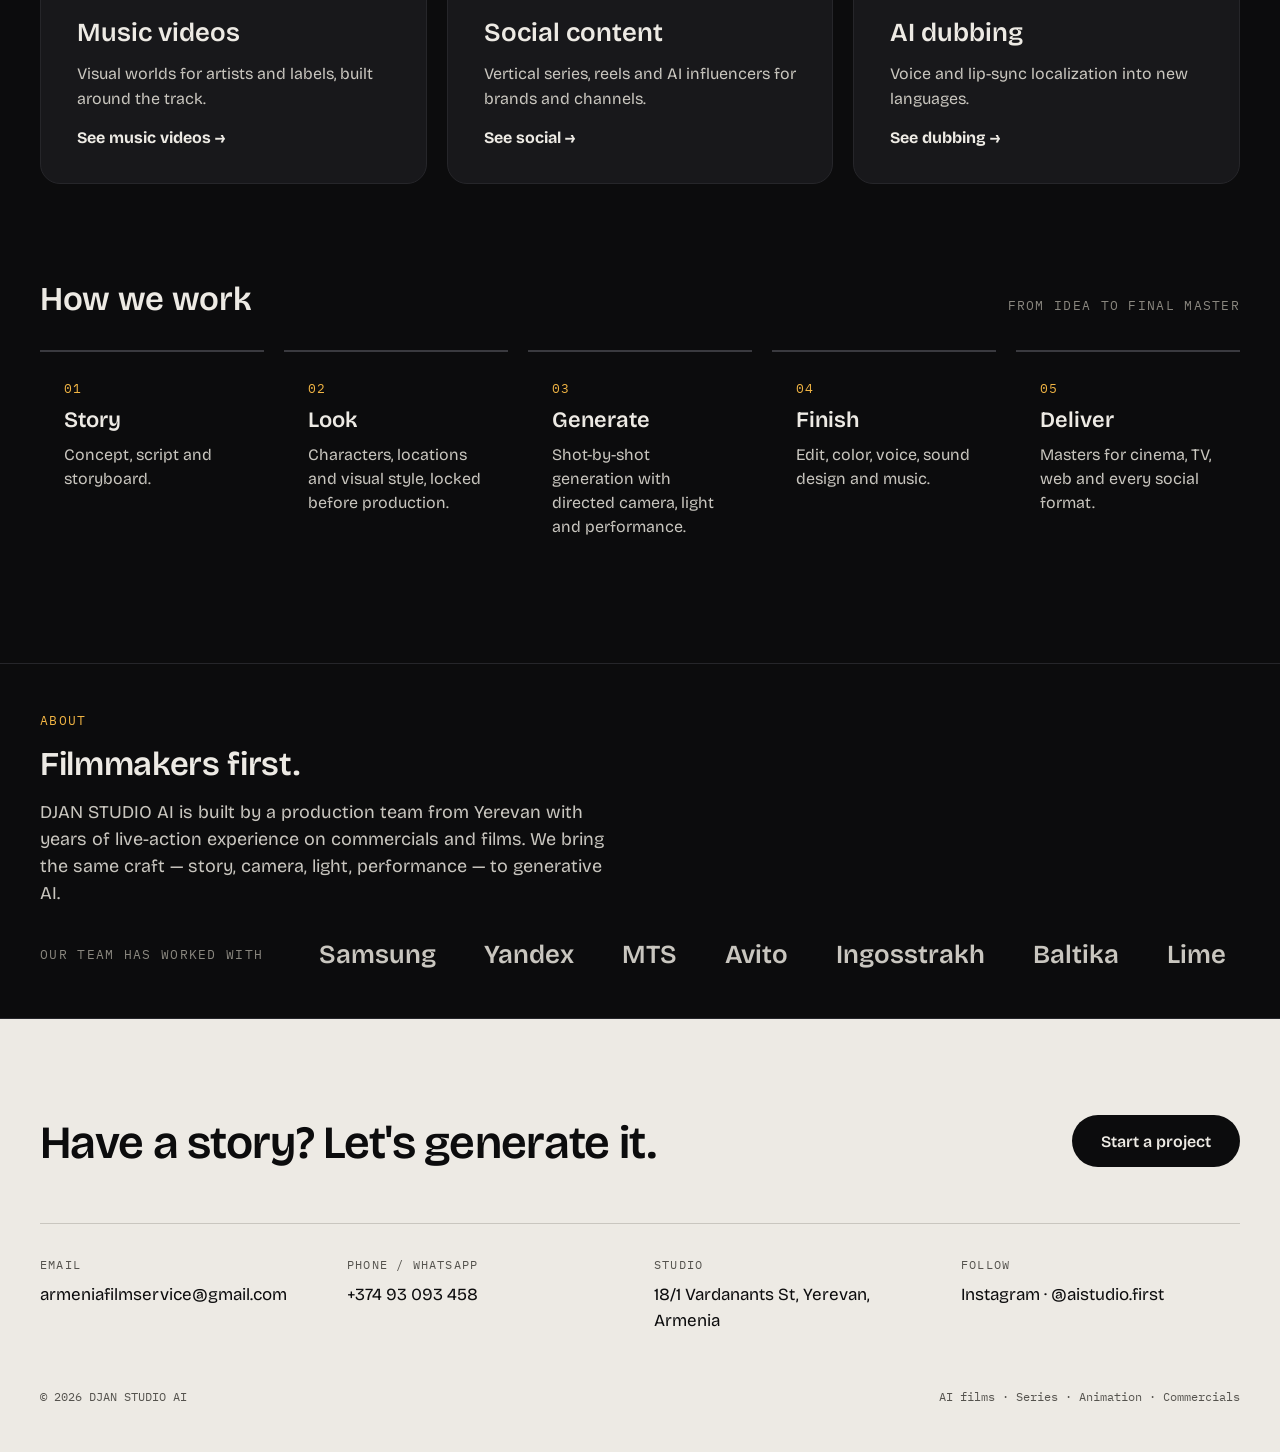
==== commit d50a76e2: "JUMP CLUB episodes: vertical 9:16 layout Co-Authored-By: Claude Opus 5.5 <noreply@anthropic.com> Cla" ====
--- a/index.html
+++ b/index.html
@@ -90,25 +90,25 @@
     <div class="mono acc" style="margin-bottom:12px">Branded series · Made with AI</div>
     <h2>JUMP CLUB</h2>
     <p class="lead" style="font-size:18px;margin:12px 0 32px">An AI series created by DJAN STUDIO AI for JUMP CLUB, Los Angeles, California.</p>
-    <div class="films">
-      <article class="film">
-        <div class="film-video"><button type="button" class="yt" data-src="https://drive.google.com/file/d/14cjPI3i3CLq1mVh7XMuAHbHFkgkhAiDq/preview" aria-label="Play: JUMP CLUB, episode 1"><img src="https://drive.google.com/thumbnail?id=14cjPI3i3CLq1mVh7XMuAHbHFkgkhAiDq&amp;sz=w1000" alt="" loading="lazy" onerror="this.style.display='none'"><span class="yt-play" aria-hidden="true"><svg width="22" height="22" viewBox="0 0 14 14"><path d="M3.5 1.5v11l9-5.5z" fill="currentColor"/></svg></span></button></div>
+    <div class="shorts jump">
+      <article class="short">
+        <div class="short-video"><button type="button" class="yt" data-src="https://drive.google.com/file/d/14cjPI3i3CLq1mVh7XMuAHbHFkgkhAiDq/preview" aria-label="Play: JUMP CLUB, episode 1"><img src="https://drive.google.com/thumbnail?id=14cjPI3i3CLq1mVh7XMuAHbHFkgkhAiDq&amp;sz=w1000" alt="" loading="lazy" onerror="this.style.display='none'"><span class="yt-play" aria-hidden="true"><svg width="22" height="22" viewBox="0 0 14 14"><path d="M3.5 1.5v11l9-5.5z" fill="currentColor"/></svg></span></button></div>
         <div class="mono dim" style="font-size:11px">JUMP CLUB · Episode 1</div>
       </article>
-      <article class="film">
-        <div class="film-video"><button type="button" class="yt" data-src="https://drive.google.com/file/d/1PBr55ShlxTzI5jSrKnWVuM-HMRBtyWmY/preview" aria-label="Play: JUMP CLUB, episode 2"><img src="https://drive.google.com/thumbnail?id=1PBr55ShlxTzI5jSrKnWVuM-HMRBtyWmY&amp;sz=w1000" alt="" loading="lazy" onerror="this.style.display='none'"><span class="yt-play" aria-hidden="true"><svg width="22" height="22" viewBox="0 0 14 14"><path d="M3.5 1.5v11l9-5.5z" fill="currentColor"/></svg></span></button></div>
+      <article class="short">
+        <div class="short-video"><button type="button" class="yt" data-src="https://drive.google.com/file/d/1PBr55ShlxTzI5jSrKnWVuM-HMRBtyWmY/preview" aria-label="Play: JUMP CLUB, episode 2"><img src="https://drive.google.com/thumbnail?id=1PBr55ShlxTzI5jSrKnWVuM-HMRBtyWmY&amp;sz=w1000" alt="" loading="lazy" onerror="this.style.display='none'"><span class="yt-play" aria-hidden="true"><svg width="22" height="22" viewBox="0 0 14 14"><path d="M3.5 1.5v11l9-5.5z" fill="currentColor"/></svg></span></button></div>
         <div class="mono dim" style="font-size:11px">JUMP CLUB · Episode 2</div>
       </article>
-      <article class="film">
-        <div class="film-video"><button type="button" class="yt" data-src="https://drive.google.com/file/d/1cNdxGvMCW0V32plv9Ianaa6Fe-6VRYWi/preview" aria-label="Play: JUMP CLUB, episode 3"><img src="https://drive.google.com/thumbnail?id=1cNdxGvMCW0V32plv9Ianaa6Fe-6VRYWi&amp;sz=w1000" alt="" loading="lazy" onerror="this.style.display='none'"><span class="yt-play" aria-hidden="true"><svg width="22" height="22" viewBox="0 0 14 14"><path d="M3.5 1.5v11l9-5.5z" fill="currentColor"/></svg></span></button></div>
+      <article class="short">
+        <div class="short-video"><button type="button" class="yt" data-src="https://drive.google.com/file/d/1cNdxGvMCW0V32plv9Ianaa6Fe-6VRYWi/preview" aria-label="Play: JUMP CLUB, episode 3"><img src="https://drive.google.com/thumbnail?id=1cNdxGvMCW0V32plv9Ianaa6Fe-6VRYWi&amp;sz=w1000" alt="" loading="lazy" onerror="this.style.display='none'"><span class="yt-play" aria-hidden="true"><svg width="22" height="22" viewBox="0 0 14 14"><path d="M3.5 1.5v11l9-5.5z" fill="currentColor"/></svg></span></button></div>
         <div class="mono dim" style="font-size:11px">JUMP CLUB · Episode 3</div>
       </article>
-      <article class="film">
-        <div class="film-video"><button type="button" class="yt" data-src="https://drive.google.com/file/d/1upABLTuL_e45i_rURd8WrXhOx7gLokOc/preview" aria-label="Play: JUMP CLUB, episode 4"><img src="https://drive.google.com/thumbnail?id=1upABLTuL_e45i_rURd8WrXhOx7gLokOc&amp;sz=w1000" alt="" loading="lazy" onerror="this.style.display='none'"><span class="yt-play" aria-hidden="true"><svg width="22" height="22" viewBox="0 0 14 14"><path d="M3.5 1.5v11l9-5.5z" fill="currentColor"/></svg></span></button></div>
+      <article class="short">
+        <div class="short-video"><button type="button" class="yt" data-src="https://drive.google.com/file/d/1upABLTuL_e45i_rURd8WrXhOx7gLokOc/preview" aria-label="Play: JUMP CLUB, episode 4"><img src="https://drive.google.com/thumbnail?id=1upABLTuL_e45i_rURd8WrXhOx7gLokOc&amp;sz=w1000" alt="" loading="lazy" onerror="this.style.display='none'"><span class="yt-play" aria-hidden="true"><svg width="22" height="22" viewBox="0 0 14 14"><path d="M3.5 1.5v11l9-5.5z" fill="currentColor"/></svg></span></button></div>
         <div class="mono dim" style="font-size:11px">JUMP CLUB · Episode 4</div>
       </article>
-      <article class="film">
-        <div class="film-video"><button type="button" class="yt" data-src="https://drive.google.com/file/d/1rjeq1HTT_vvMVyBNJnv3rzpc_tkIz9_5/preview" aria-label="Play: JUMP CLUB, episode 5"><img src="https://drive.google.com/thumbnail?id=1rjeq1HTT_vvMVyBNJnv3rzpc_tkIz9_5&amp;sz=w1000" alt="" loading="lazy" onerror="this.style.display='none'"><span class="yt-play" aria-hidden="true"><svg width="22" height="22" viewBox="0 0 14 14"><path d="M3.5 1.5v11l9-5.5z" fill="currentColor"/></svg></span></button></div>
+      <article class="short">
+        <div class="short-video"><button type="button" class="yt" data-src="https://drive.google.com/file/d/1rjeq1HTT_vvMVyBNJnv3rzpc_tkIz9_5/preview" aria-label="Play: JUMP CLUB, episode 5"><img src="https://drive.google.com/thumbnail?id=1rjeq1HTT_vvMVyBNJnv3rzpc_tkIz9_5&amp;sz=w1000" alt="" loading="lazy" onerror="this.style.display='none'"><span class="yt-play" aria-hidden="true"><svg width="22" height="22" viewBox="0 0 14 14"><path d="M3.5 1.5v11l9-5.5z" fill="currentColor"/></svg></span></button></div>
         <div class="mono dim" style="font-size:11px">JUMP CLUB · Episode 5</div>
       </article>
     </div>
--- a/styles.css
+++ b/styles.css
@@ -225,3 +225,8 @@
 .shorts.aura{grid-template-columns:repeat(4,minmax(0,1fr));gap:20px}
 @media (max-width:1000px){.shorts.aura{grid-template-columns:repeat(2,minmax(0,1fr))}}
 @media (max-width:760px){.shorts.aura{grid-template-columns:repeat(2,minmax(0,1fr));gap:12px}.shorts.aura .short-video{max-width:none}}
+
+/* JUMP CLUB: 5 vertical episodes */
+.shorts.jump{grid-template-columns:repeat(5,minmax(0,1fr));gap:16px}
+@media (max-width:1000px){.shorts.jump{grid-template-columns:repeat(3,minmax(0,1fr))}}
+@media (max-width:760px){.shorts.jump{grid-template-columns:repeat(2,minmax(0,1fr));gap:12px}.shorts.jump .short-video{max-width:none}}
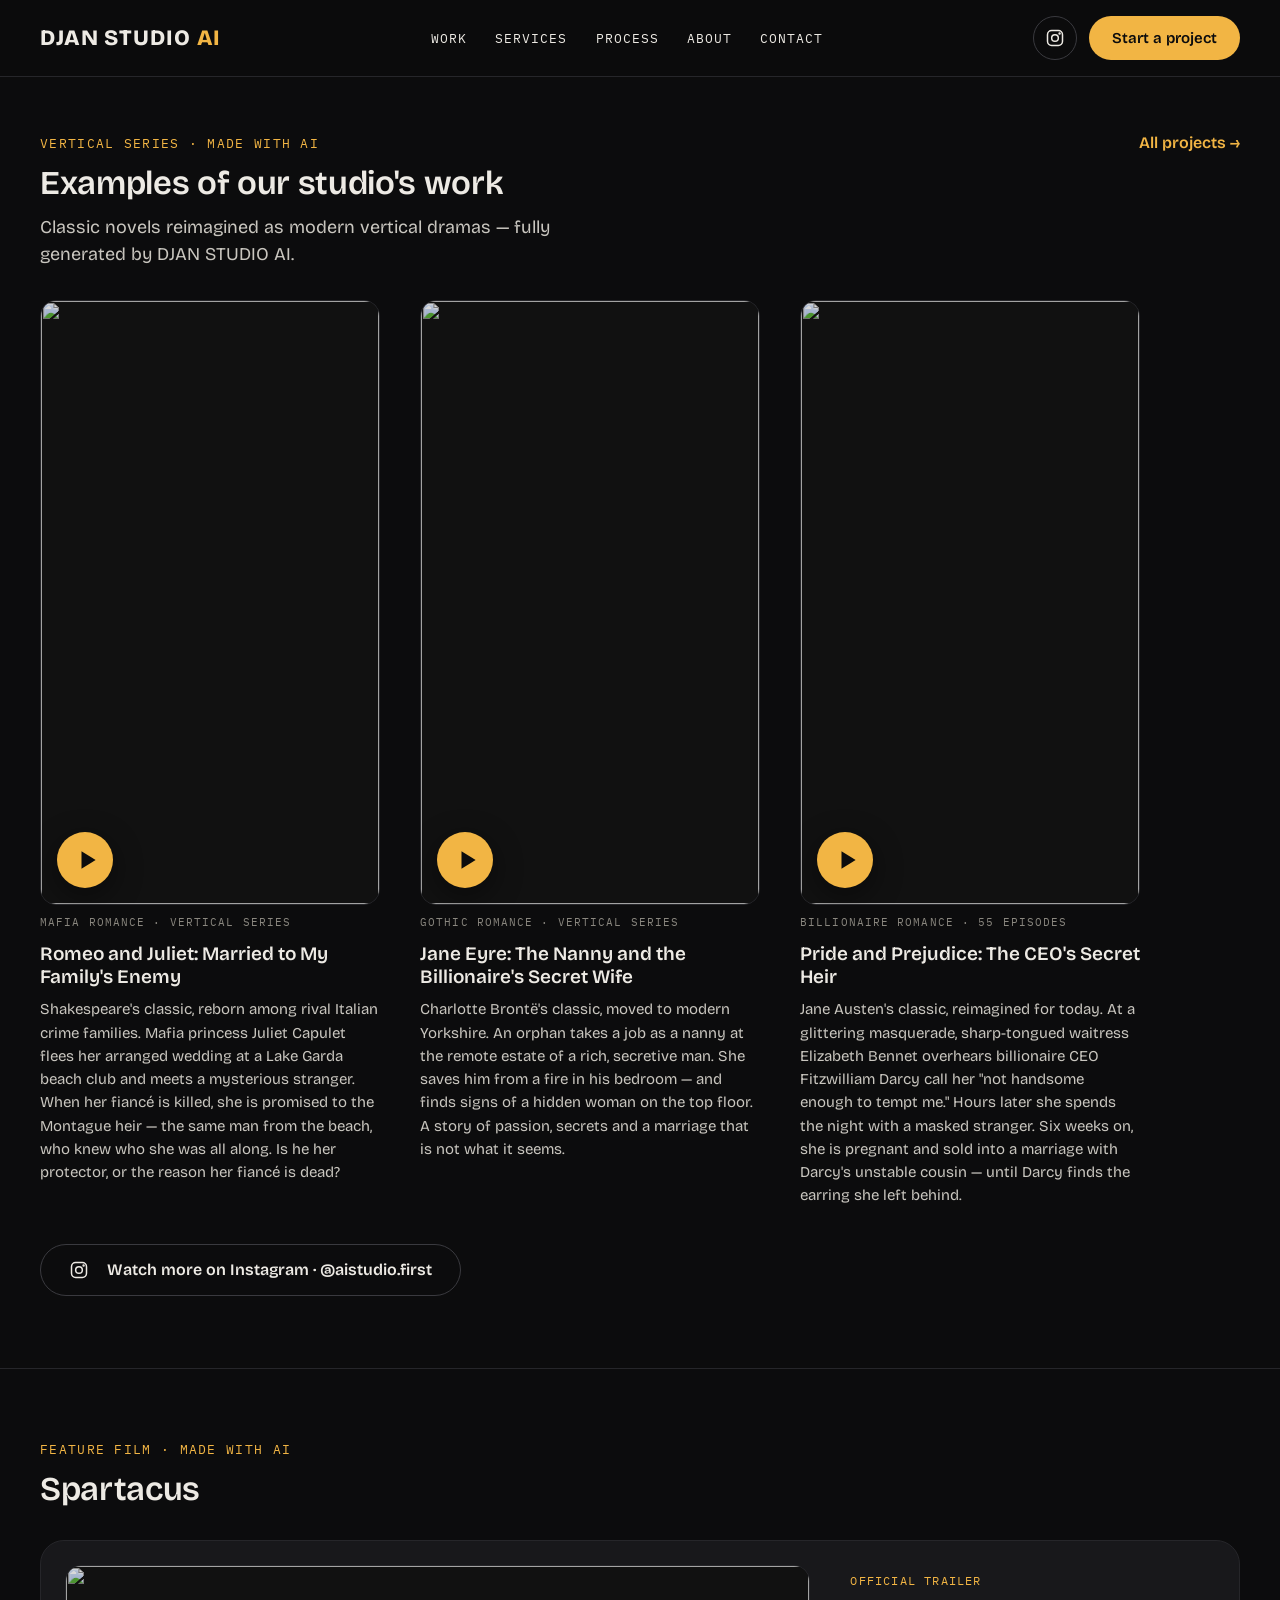
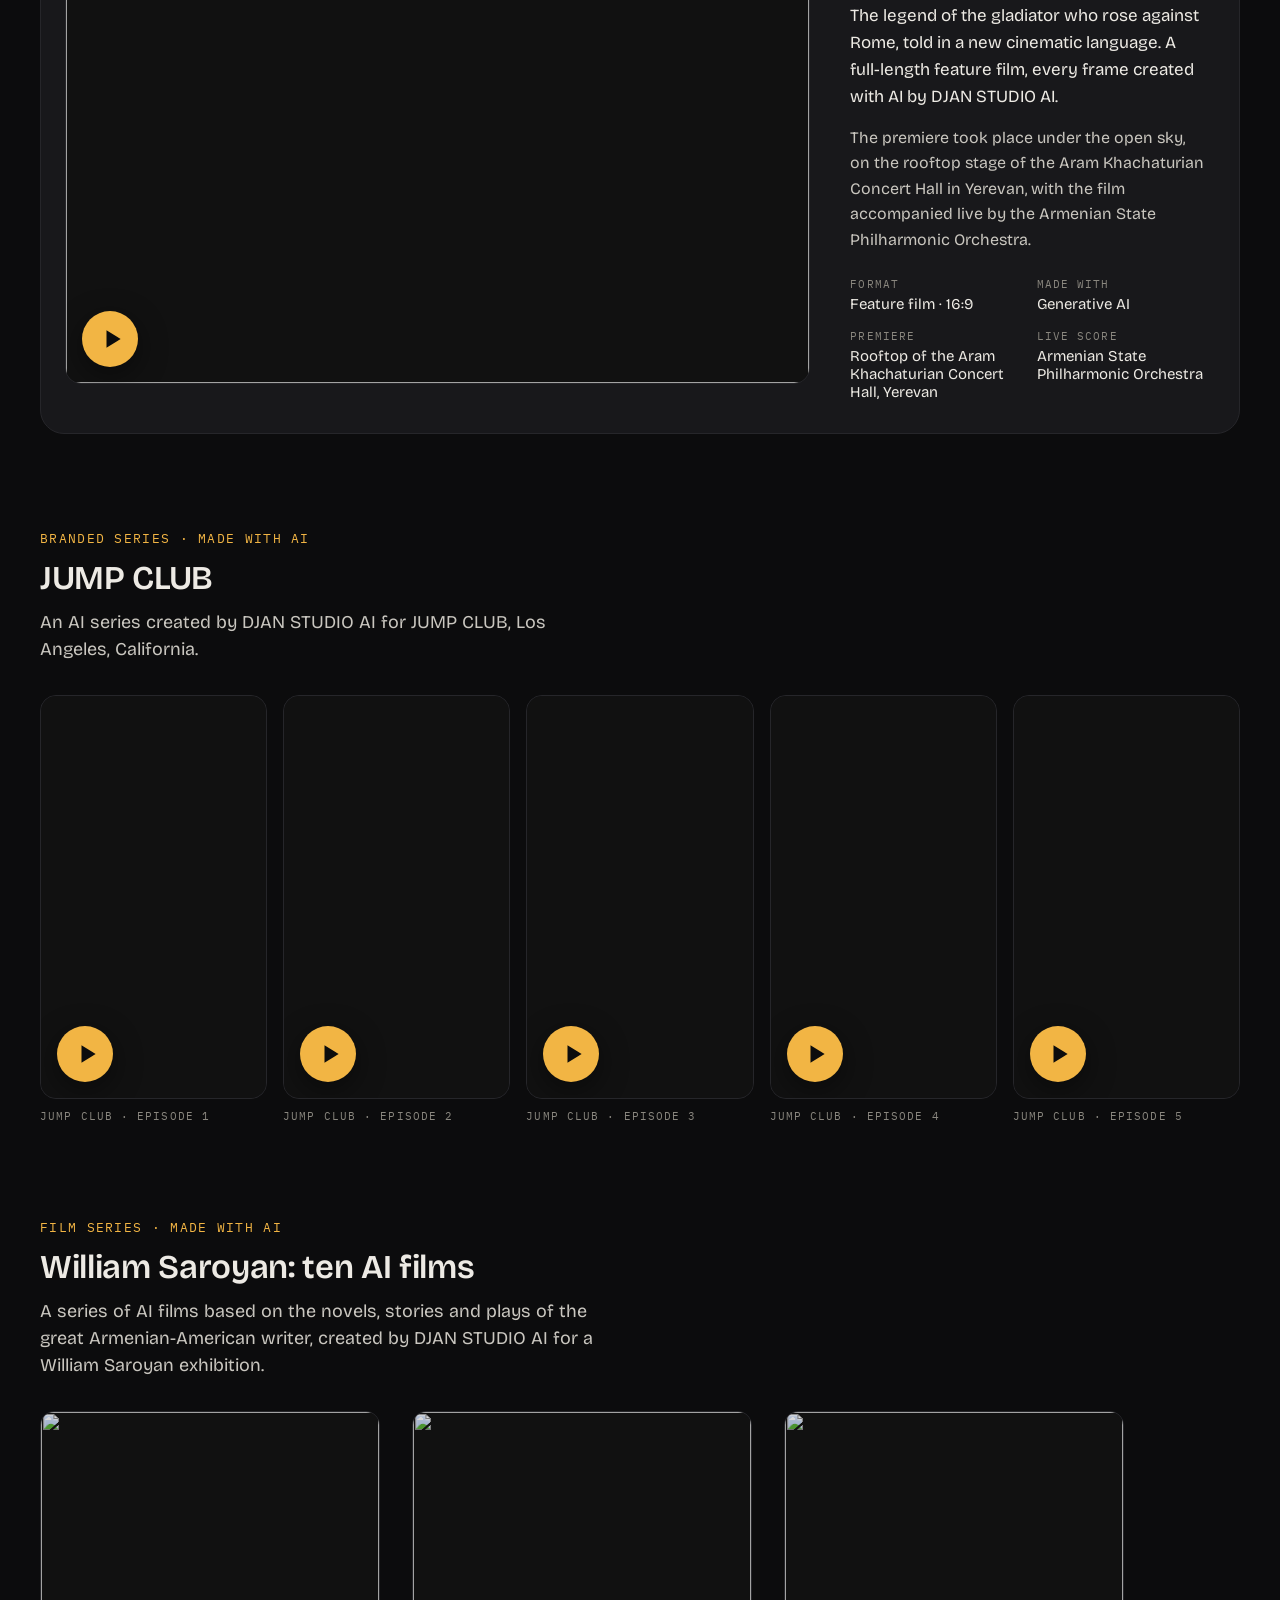
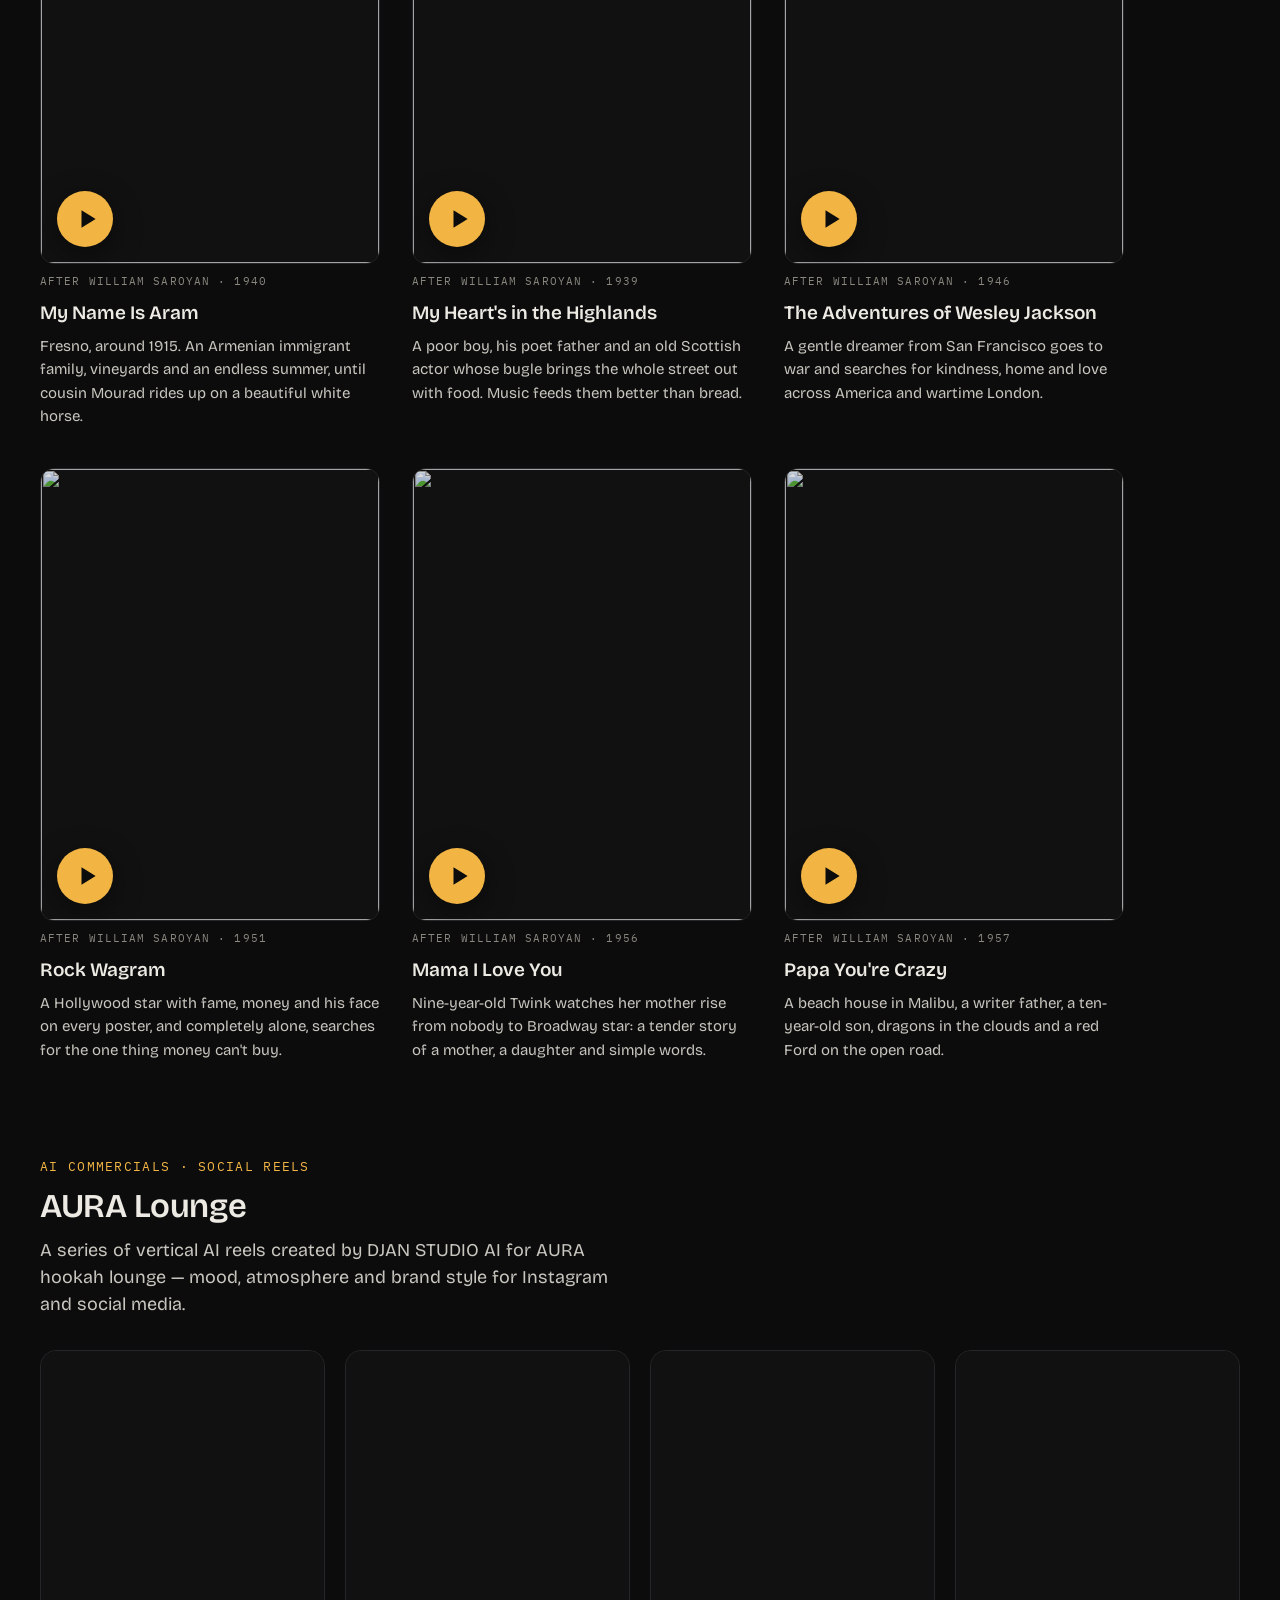
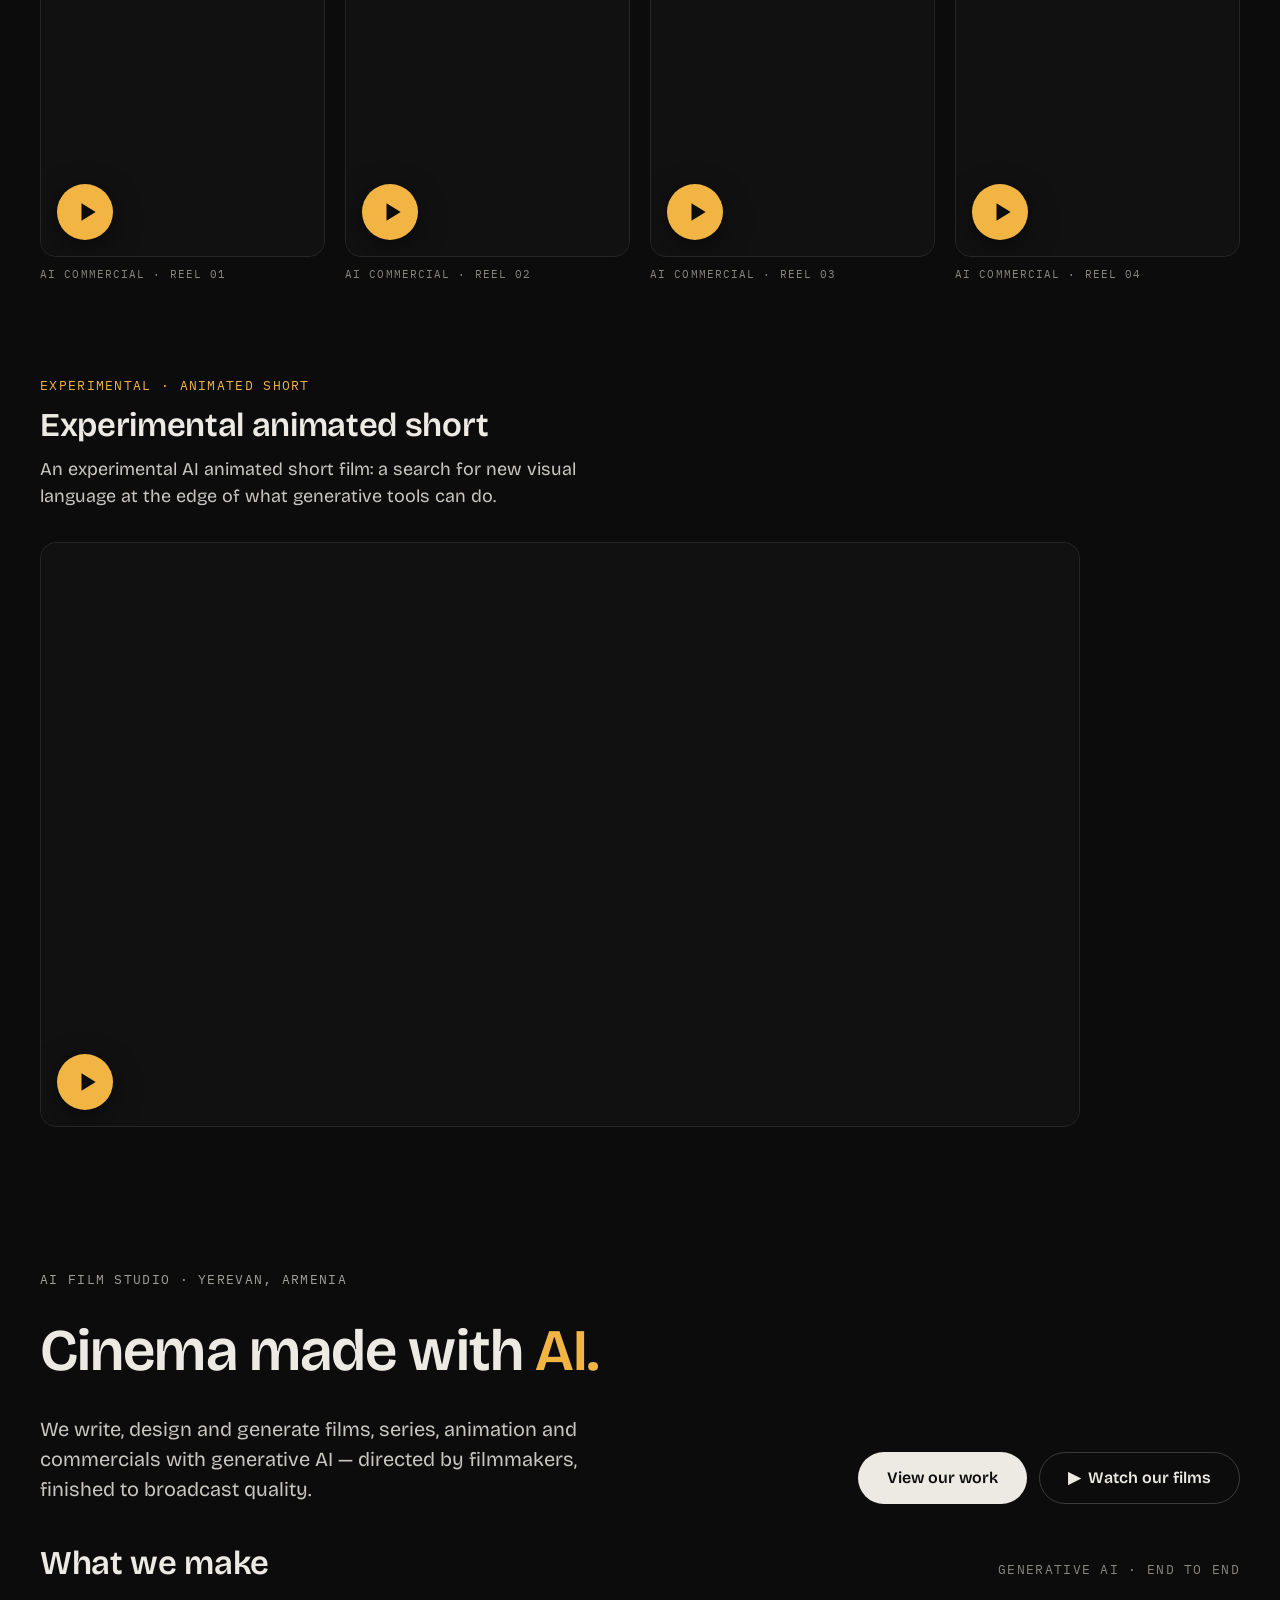
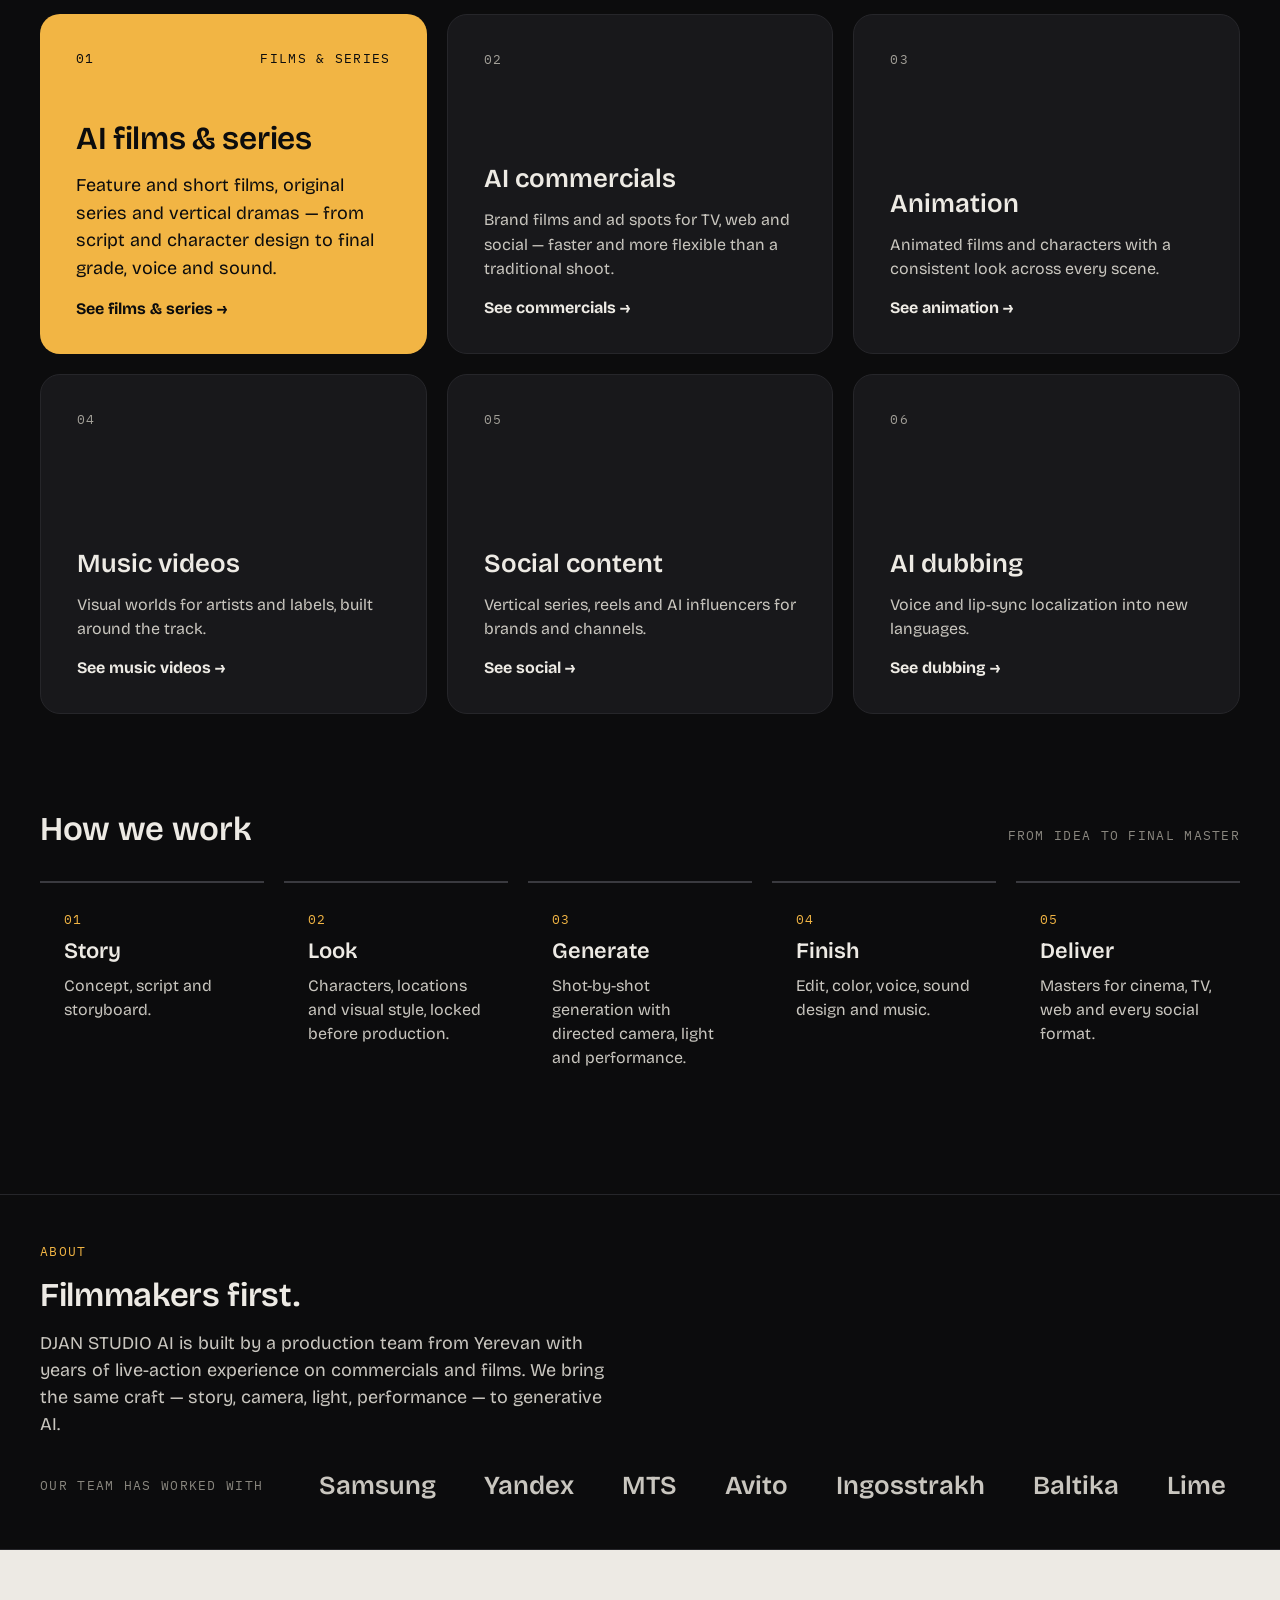
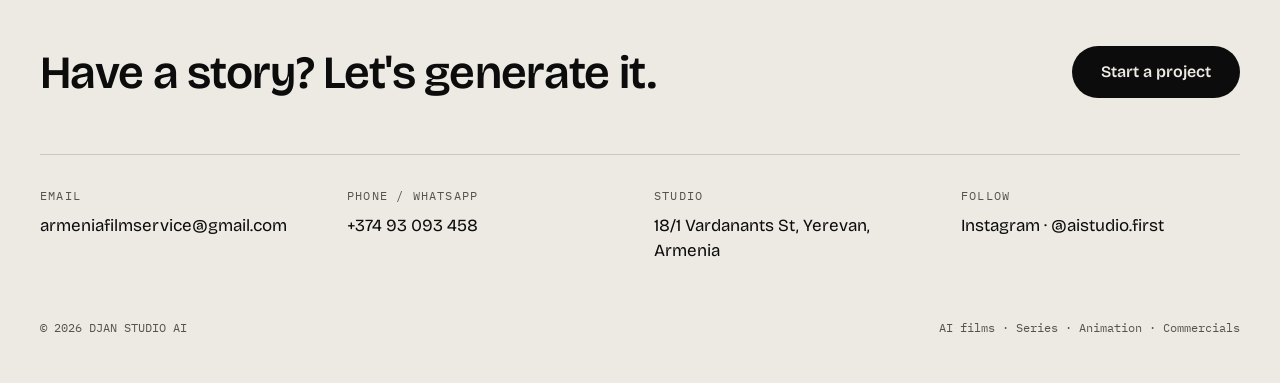
==== commit 5860991f: "Add experimental animated short at bottom; remove empty placeholders Removes the showreel placeholde" ====
--- a/index.html
+++ b/index.html
@@ -182,6 +182,13 @@
     </div>
   </section>
 
+  <section class="wrap" id="experimental" style="padding-top:24px;padding-bottom:72px">
+    <div class="mono acc" style="margin-bottom:12px">Experimental · Animated short</div>
+    <h2>Experimental animated short</h2>
+    <p class="lead" style="font-size:18px;margin:12px 0 32px">An experimental AI animated short film: a search for new visual language at the edge of what generative tools can do.</p>
+    <div class="exp-video"><button type="button" class="yt" data-src="https://drive.google.com/file/d/1YaaK6i3TD5sTiO9tBLxhWWgEr3ypqkaG/preview" aria-label="Play: experimental animated short"><img src="https://drive.google.com/thumbnail?id=1YaaK6i3TD5sTiO9tBLxhWWgEr3ypqkaG&amp;sz=w1600" alt="" loading="lazy" onerror="this.style.display='none'"><span class="yt-play" aria-hidden="true"><svg width="22" height="22" viewBox="0 0 14 14"><path d="M3.5 1.5v11l9-5.5z" fill="currentColor"/></svg></span></button></div>
+  </section>
+
   <section class="wrap hero" id="top">
     <div class="mono" style="color:#A3A099">AI film studio · Yerevan, Armenia</div>
     <h1 class="big">Cinema made with <span class="acc">AI.</span></h1>
@@ -189,27 +196,9 @@
       <p class="lead">We write, design and generate films, series, animation and commercials with generative AI — directed by filmmakers, finished to broadcast quality.</p>
       <div class="btns">
         <a href="ai-work.html" class="btn btn-light">View our work</a>
-        <a href="#reel" class="btn btn-ghost">▶&nbsp; Watch showreel</a>
-      </div>
-    </div>
-  </section>
-
-  <section class="wrap sec" id="reel">
-    <!-- SHOWREEL: replace the placeholder below with your YouTube/Vimeo embed -->
-    <div class="media" style="aspect-ratio:21 / 9">
-      <div style="display:flex;flex-direction:column;align-items:center;gap:14px">
-        <div class="play">▶</div>
-        <span class="ph">[AI SHOWREEL 2026]</span>
-      </div>
-    </div>
-  </section>
-
-  <section class="wrap sec">
-    <div class="sec-head">
-      <h2>Selected work</h2>
-      <a href="ai-work.html" class="acc" style="font-weight:600">All projects →</a>
-    </div>
-    <div class="grid-work" id="selected-work"></div>
+        <a href="#series" class="btn btn-ghost">▶&nbsp; Watch our films</a>
+      </div>
+    </div>
   </section>
 
   <section class="wrap sec" id="services">
--- a/styles.css
+++ b/styles.css
@@ -230,3 +230,13 @@
 .shorts.jump{grid-template-columns:repeat(5,minmax(0,1fr));gap:16px}
 @media (max-width:1000px){.shorts.jump{grid-template-columns:repeat(3,minmax(0,1fr))}}
 @media (max-width:760px){.shorts.jump{grid-template-columns:repeat(2,minmax(0,1fr));gap:12px}.shorts.jump .short-video{max-width:none}}
+
+/* Saroyan series: vertical 3:4 */
+#saroyan .film-video{aspect-ratio:3 / 4}
+#saroyan .films{grid-template-columns:repeat(3,minmax(0,340px));gap:40px 32px;justify-content:start}
+@media (max-width:1180px){#saroyan .films{grid-template-columns:repeat(3,minmax(0,1fr));gap:32px 20px}}
+@media (max-width:900px){#saroyan .films{grid-template-columns:repeat(2,minmax(0,1fr))}}
+@media (max-width:560px){#saroyan .films{grid-template-columns:1fr}#saroyan .film-video{max-width:420px;width:100%}}
+
+/* experimental short: one wide 16:9 film */
+.exp-video{position:relative;aspect-ratio:16 / 9;max-width:1040px;border-radius:16px;overflow:hidden;background:var(--card);border:1px solid var(--line)}
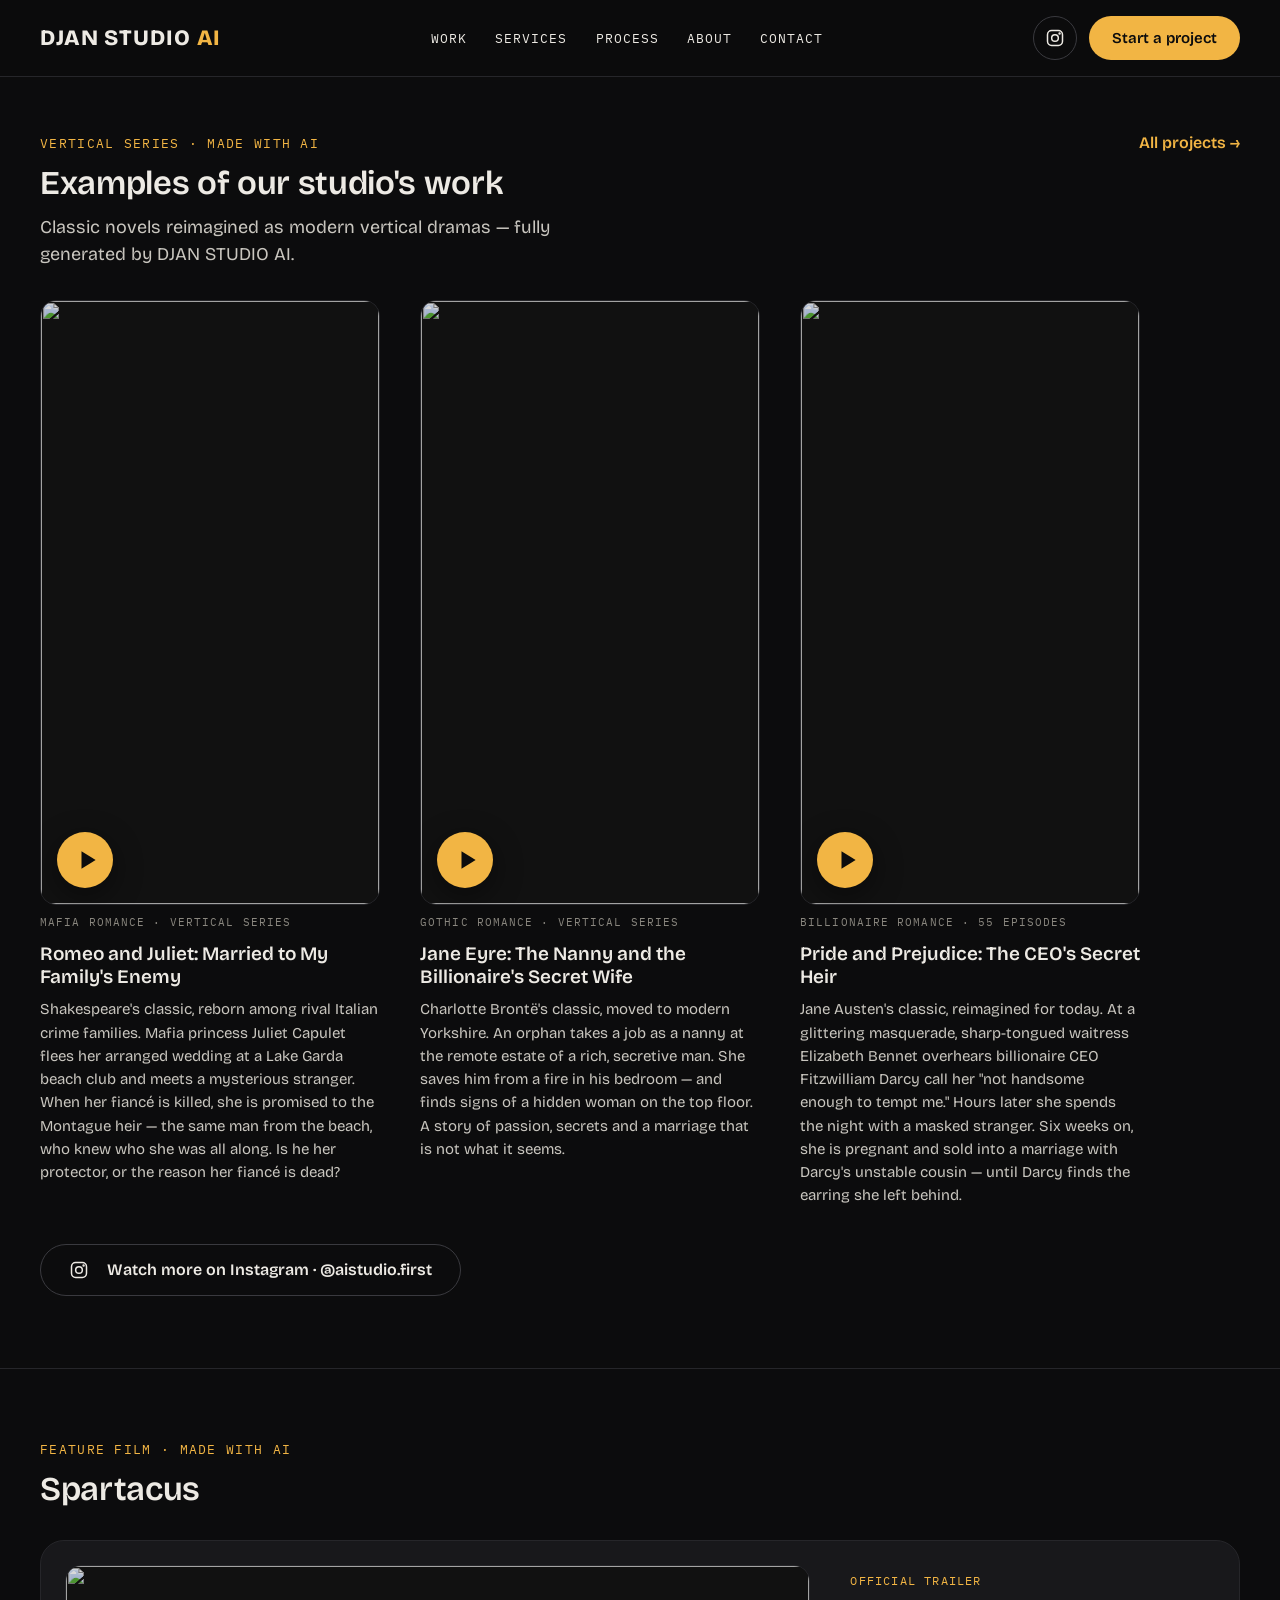
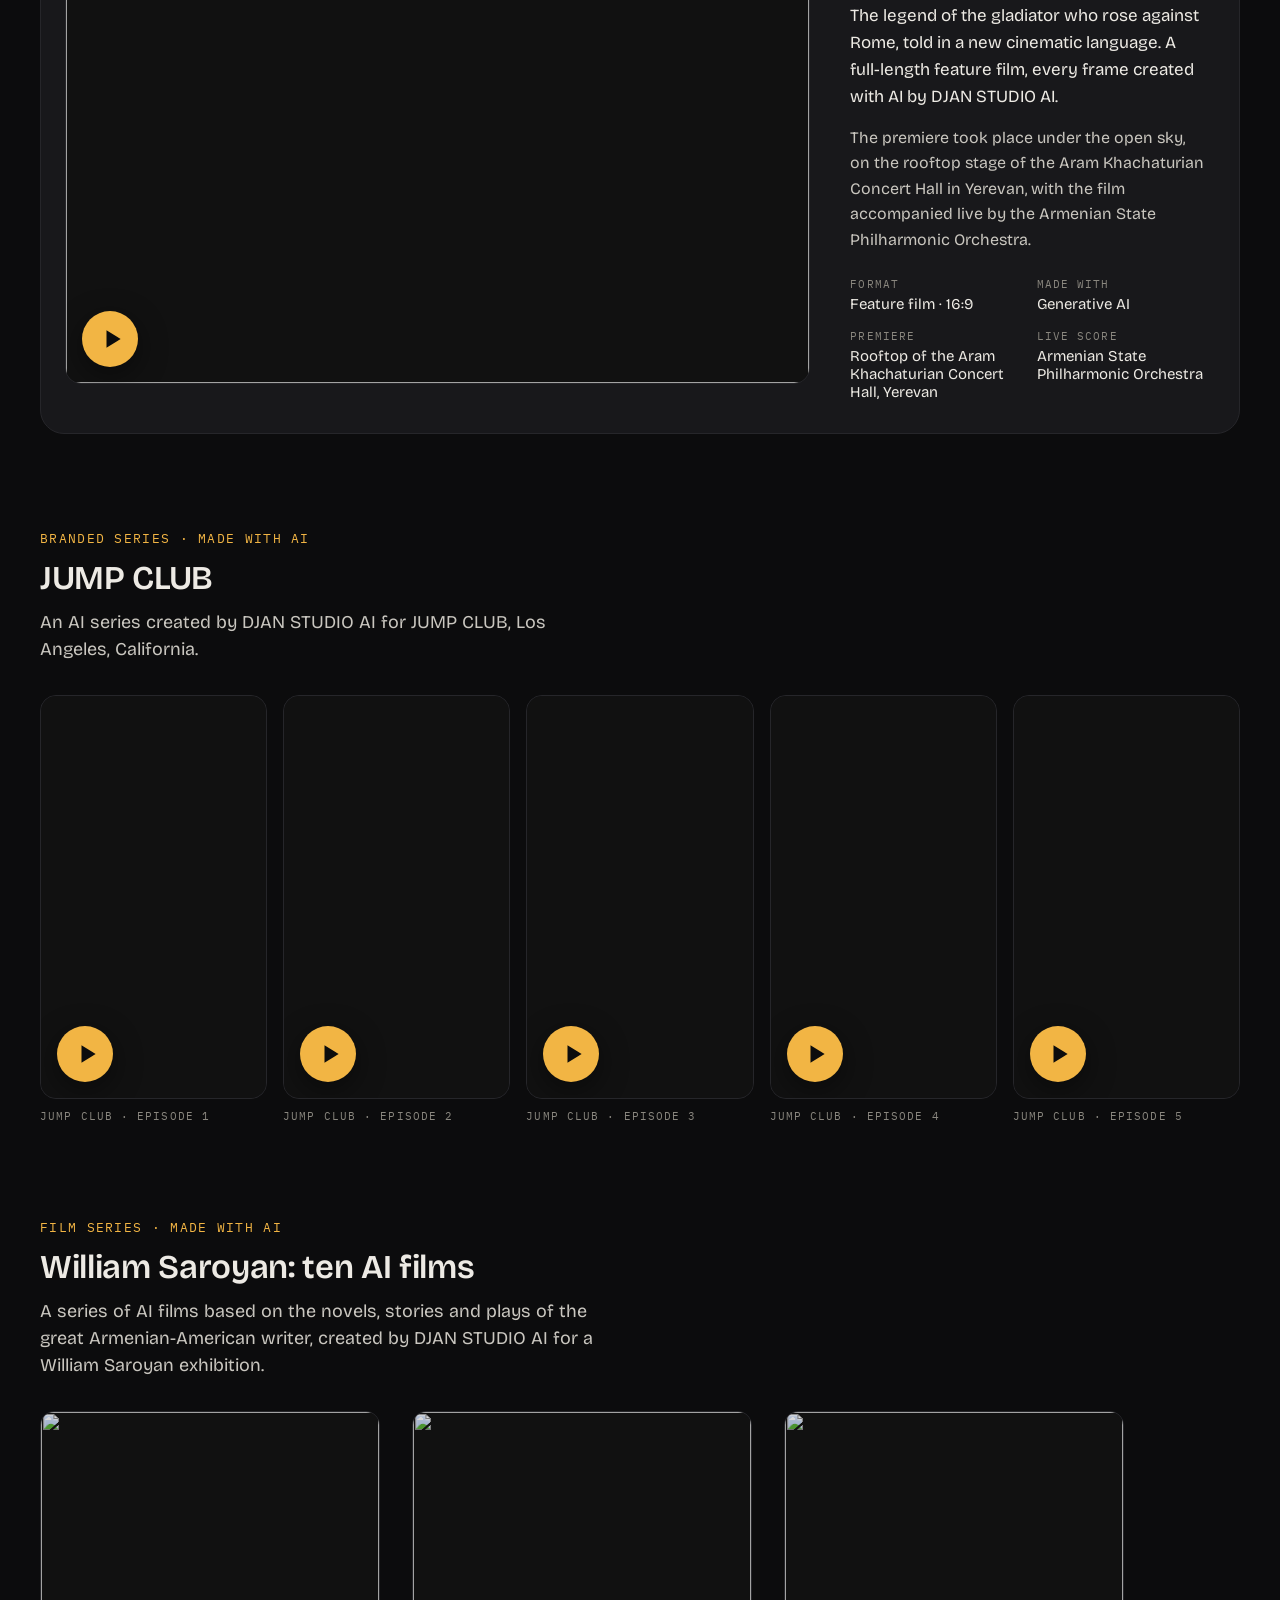
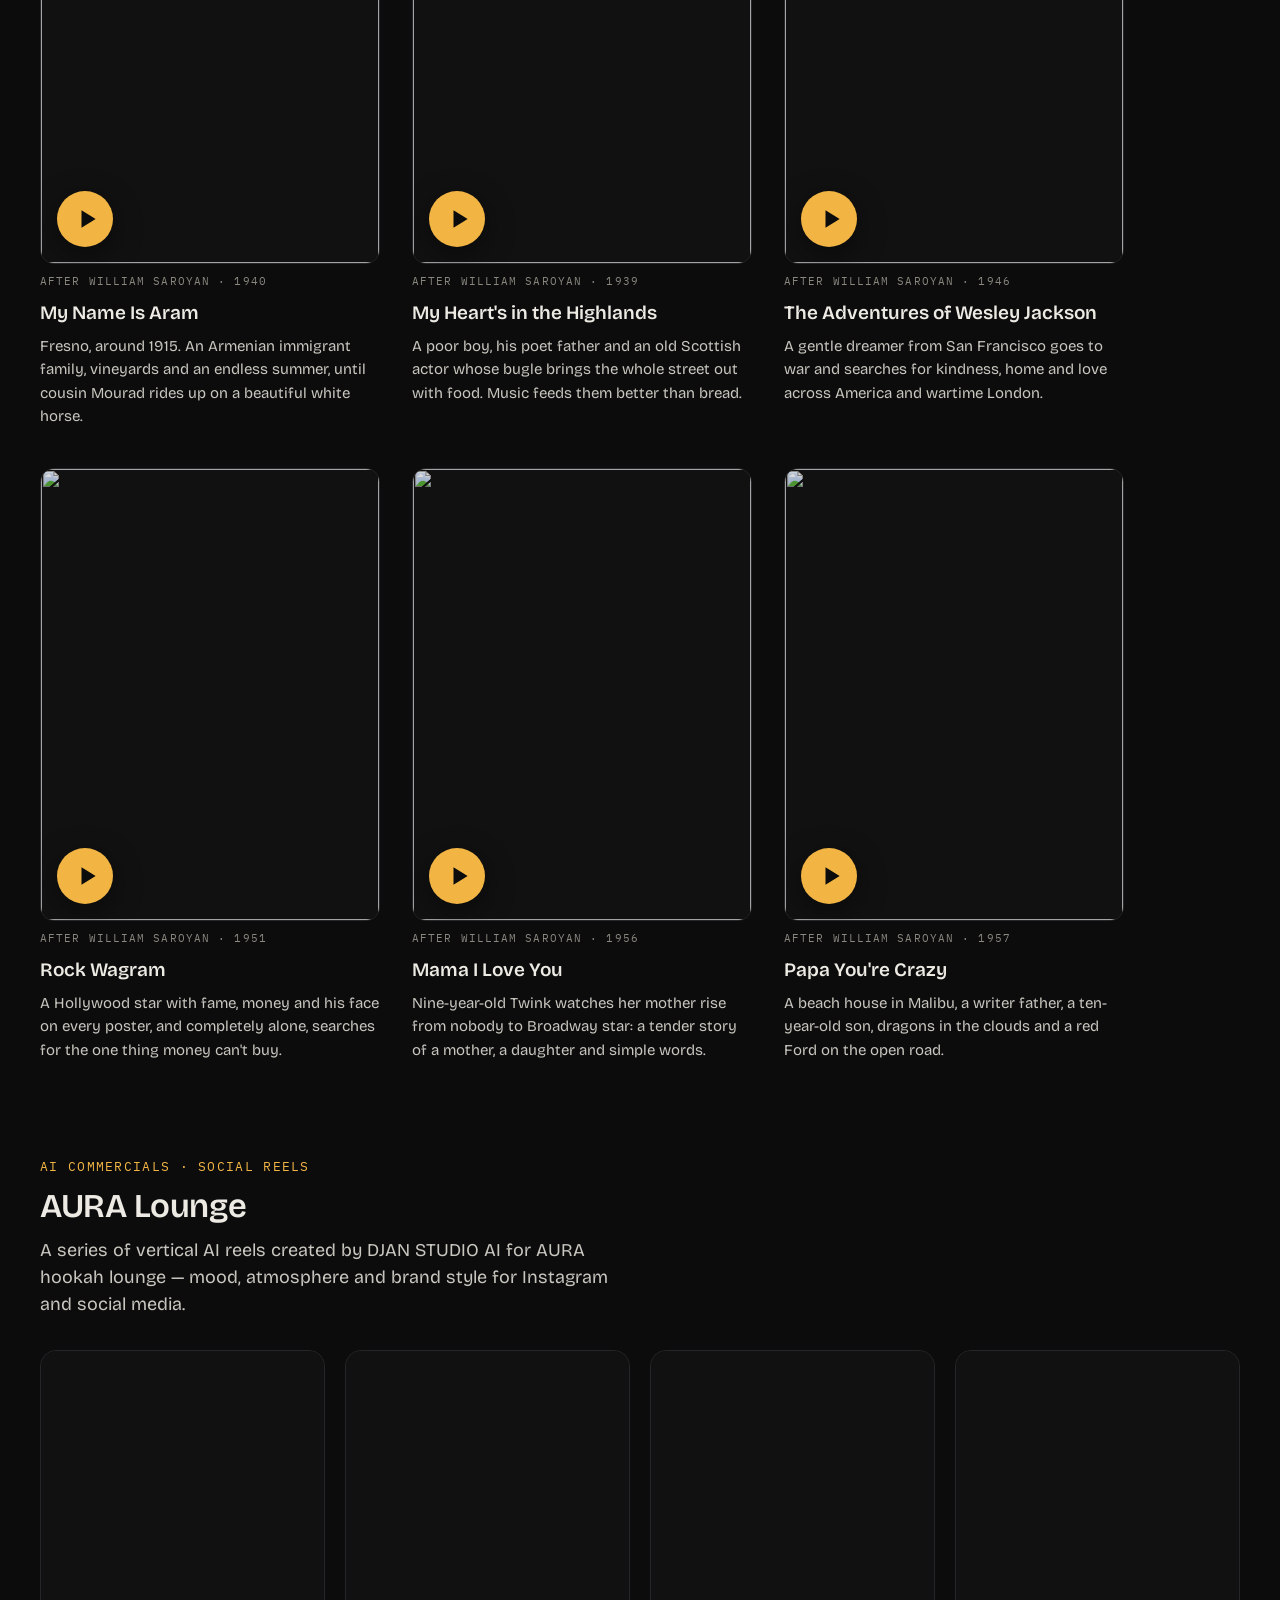
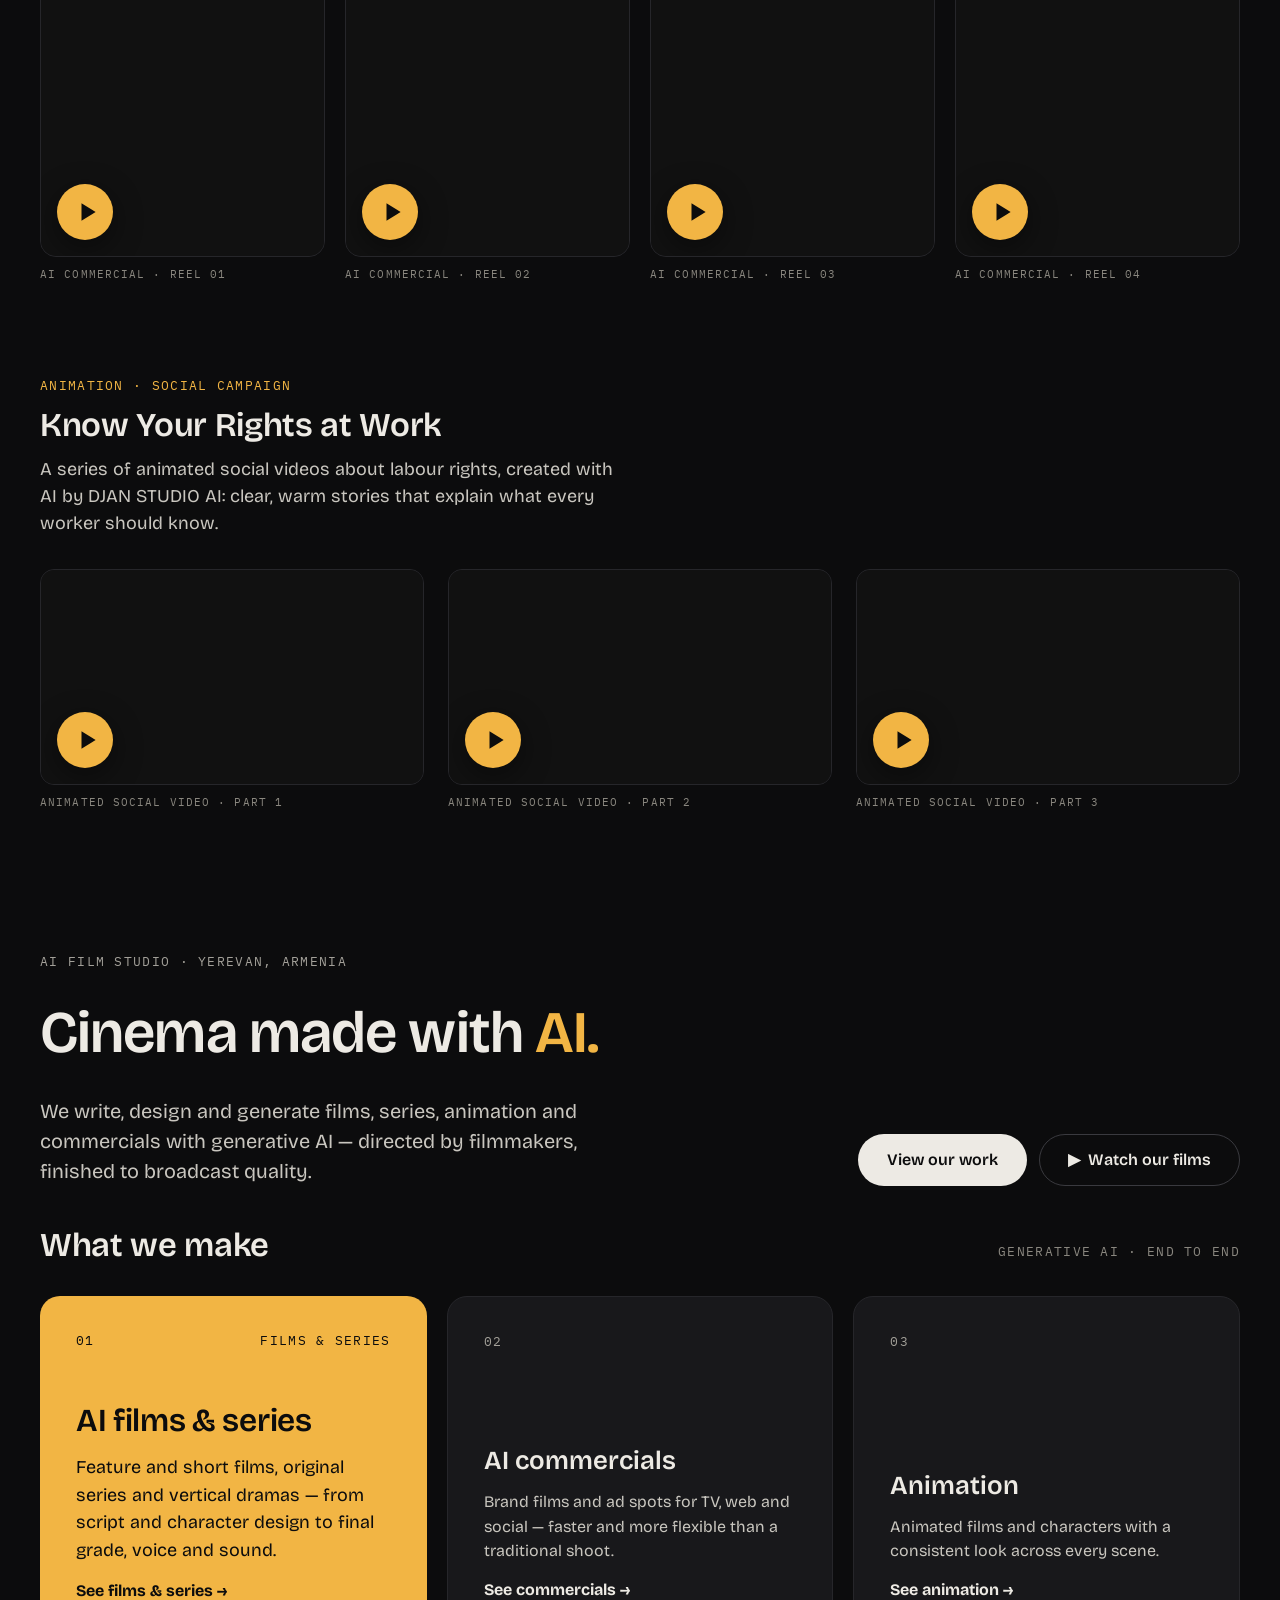
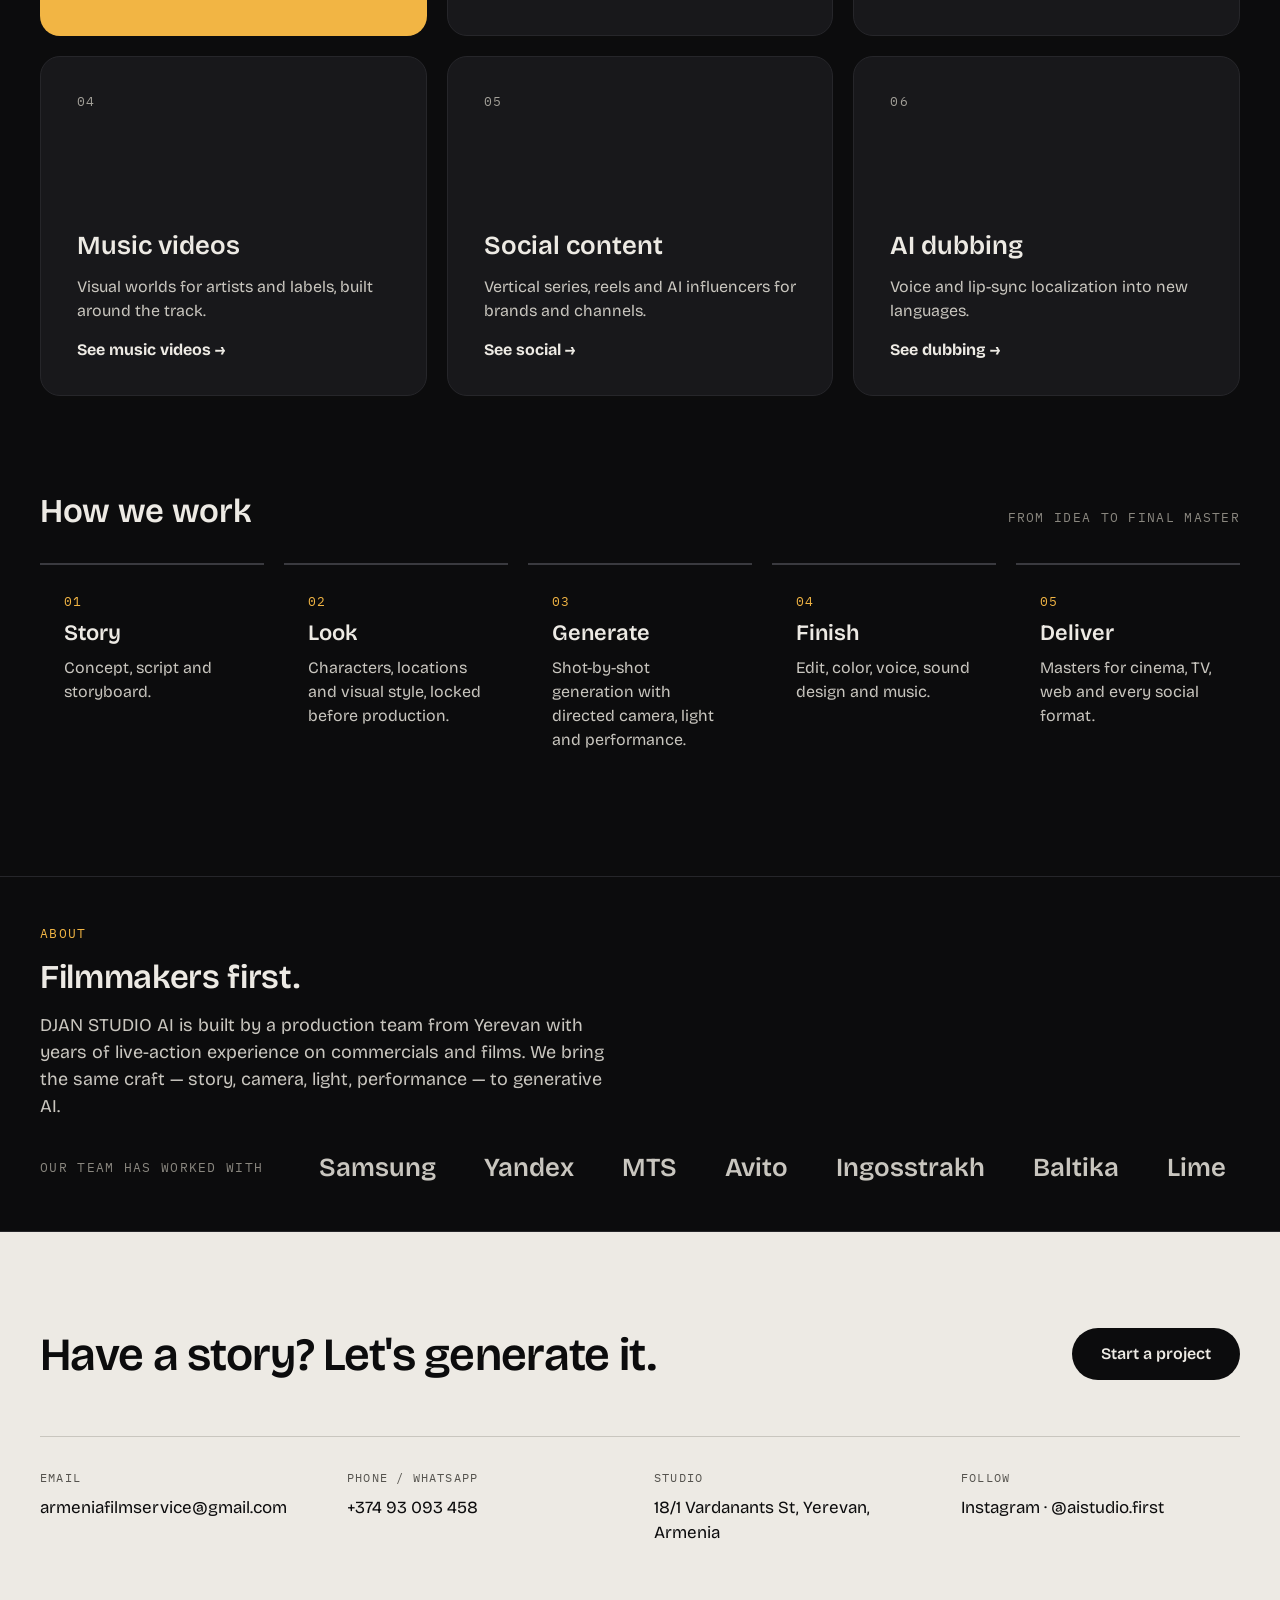
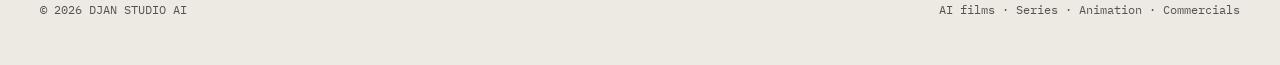
==== commit 7f7e06ad: "Animation series: Know Your Rights at Work (3 labour rights videos) All Google Drive videos now open" ====
--- a/index.html
+++ b/index.html
@@ -183,10 +183,23 @@
   </section>
 
   <section class="wrap" id="experimental" style="padding-top:24px;padding-bottom:72px">
-    <div class="mono acc" style="margin-bottom:12px">Experimental · Animated short</div>
-    <h2>Experimental animated short</h2>
-    <p class="lead" style="font-size:18px;margin:12px 0 32px">An experimental AI animated short film: a search for new visual language at the edge of what generative tools can do.</p>
-    <div class="exp-video"><button type="button" class="yt" data-src="https://drive.google.com/file/d/1YaaK6i3TD5sTiO9tBLxhWWgEr3ypqkaG/preview" aria-label="Play: experimental animated short"><img src="https://drive.google.com/thumbnail?id=1YaaK6i3TD5sTiO9tBLxhWWgEr3ypqkaG&amp;sz=w1600" alt="" loading="lazy" onerror="this.style.display='none'"><span class="yt-play" aria-hidden="true"><svg width="22" height="22" viewBox="0 0 14 14"><path d="M3.5 1.5v11l9-5.5z" fill="currentColor"/></svg></span></button></div>
+    <div class="mono acc" style="margin-bottom:12px">Animation · Social campaign</div>
+    <h2>Know Your Rights at Work</h2>
+    <p class="lead" style="font-size:18px;margin:12px 0 32px">A series of animated social videos about labour rights, created with AI by DJAN STUDIO AI: clear, warm stories that explain what every worker should know.</p>
+    <div class="films">
+      <article class="film">
+        <div class="film-video"><button type="button" class="yt" data-src="https://drive.google.com/file/d/1YaaK6i3TD5sTiO9tBLxhWWgEr3ypqkaG/preview" data-ratio="16 / 9" aria-label="Play: labour rights animation 1"><img src="https://drive.google.com/thumbnail?id=1YaaK6i3TD5sTiO9tBLxhWWgEr3ypqkaG&amp;sz=w1000" alt="" loading="lazy" onerror="this.style.display='none'"><span class="yt-play" aria-hidden="true"><svg width="22" height="22" viewBox="0 0 14 14"><path d="M3.5 1.5v11l9-5.5z" fill="currentColor"/></svg></span></button></div>
+        <div class="mono dim" style="font-size:11px">Animated social video · Part 1</div>
+      </article>
+      <article class="film">
+        <div class="film-video"><button type="button" class="yt" data-src="https://drive.google.com/file/d/11e6PKtWyY3GtrA2SSwyteyLh5YTJygTG/preview" data-ratio="16 / 9" aria-label="Play: labour rights animation 2"><img src="https://drive.google.com/thumbnail?id=11e6PKtWyY3GtrA2SSwyteyLh5YTJygTG&amp;sz=w1000" alt="" loading="lazy" onerror="this.style.display='none'"><span class="yt-play" aria-hidden="true"><svg width="22" height="22" viewBox="0 0 14 14"><path d="M3.5 1.5v11l9-5.5z" fill="currentColor"/></svg></span></button></div>
+        <div class="mono dim" style="font-size:11px">Animated social video · Part 2</div>
+      </article>
+      <article class="film">
+        <div class="film-video"><button type="button" class="yt" data-src="https://drive.google.com/file/d/1HlE2-vpW0eWM6ZfB5xlvVZwvd4hYysoA/preview" data-ratio="16 / 9" aria-label="Play: labour rights animation 3"><img src="https://drive.google.com/thumbnail?id=1HlE2-vpW0eWM6ZfB5xlvVZwvd4hYysoA&amp;sz=w1000" alt="" loading="lazy" onerror="this.style.display='none'"><span class="yt-play" aria-hidden="true"><svg width="22" height="22" viewBox="0 0 14 14"><path d="M3.5 1.5v11l9-5.5z" fill="currentColor"/></svg></span></button></div>
+        <div class="mono dim" style="font-size:11px">Animated social video · Part 3</div>
+      </article>
+    </div>
   </section>
 
   <section class="wrap hero" id="top">
--- a/styles.css
+++ b/styles.css
@@ -240,3 +240,11 @@
 
 /* experimental short: one wide 16:9 film */
 .exp-video{position:relative;aspect-ratio:16 / 9;max-width:1040px;border-radius:16px;overflow:hidden;background:var(--card);border:1px solid var(--line)}
+
+/* lightbox for vertical Drive videos */
+.vbox{position:fixed;inset:0;z-index:60;background:rgba(8,8,9,.92);display:none;align-items:center;justify-content:center;padding:16px}
+.vbox.open{display:flex}
+.vbox-inner{position:relative;display:flex;flex-direction:column;align-items:flex-end;gap:12px}
+.vbox-frame{position:relative;height:min(84vh,calc((100vw - 32px) * 16 / 9));aspect-ratio:9 / 16;max-width:calc(100vw - 32px);border-radius:14px;overflow:hidden;background:#000}
+.vbox-frame iframe{position:absolute;inset:0;width:100%;height:100%;border:0}
+.vbox.wide .vbox-frame{height:auto;width:min(1100px,calc(100vw - 32px),calc(84vh * 16 / 9))}
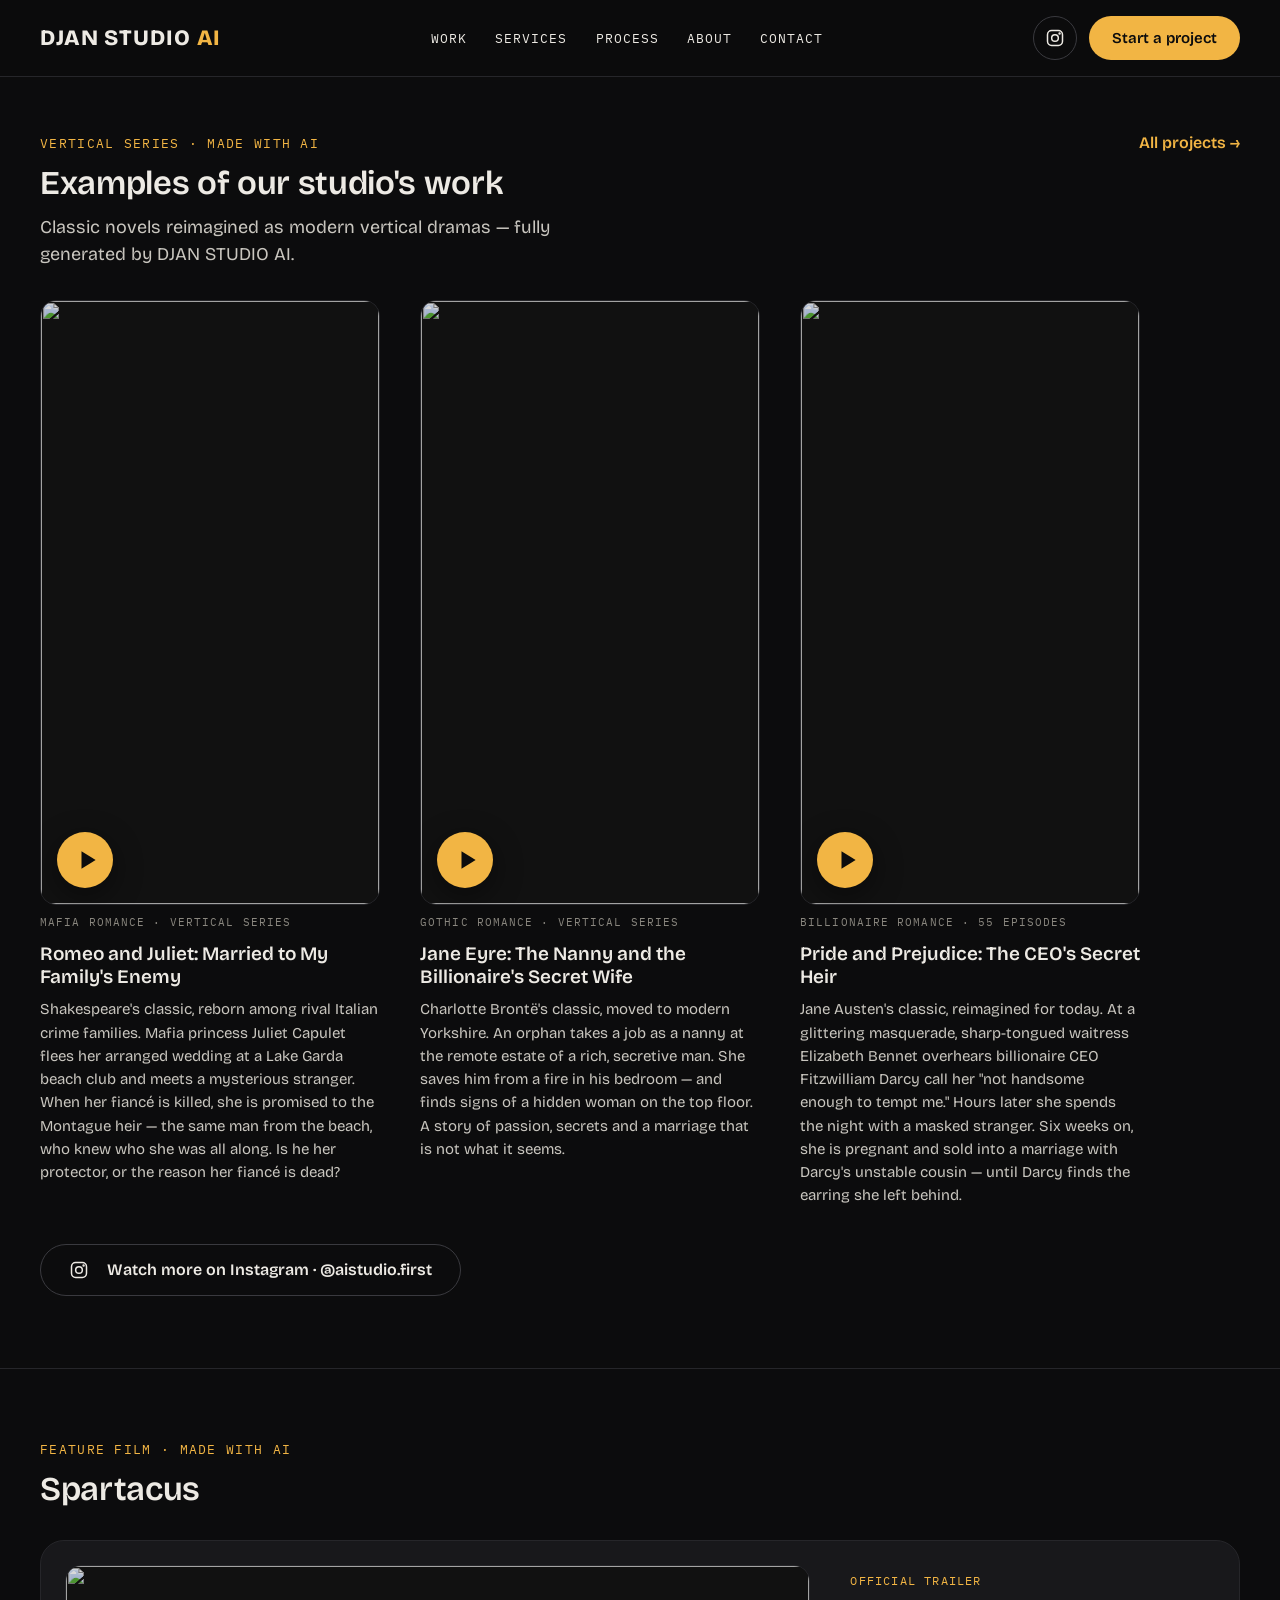
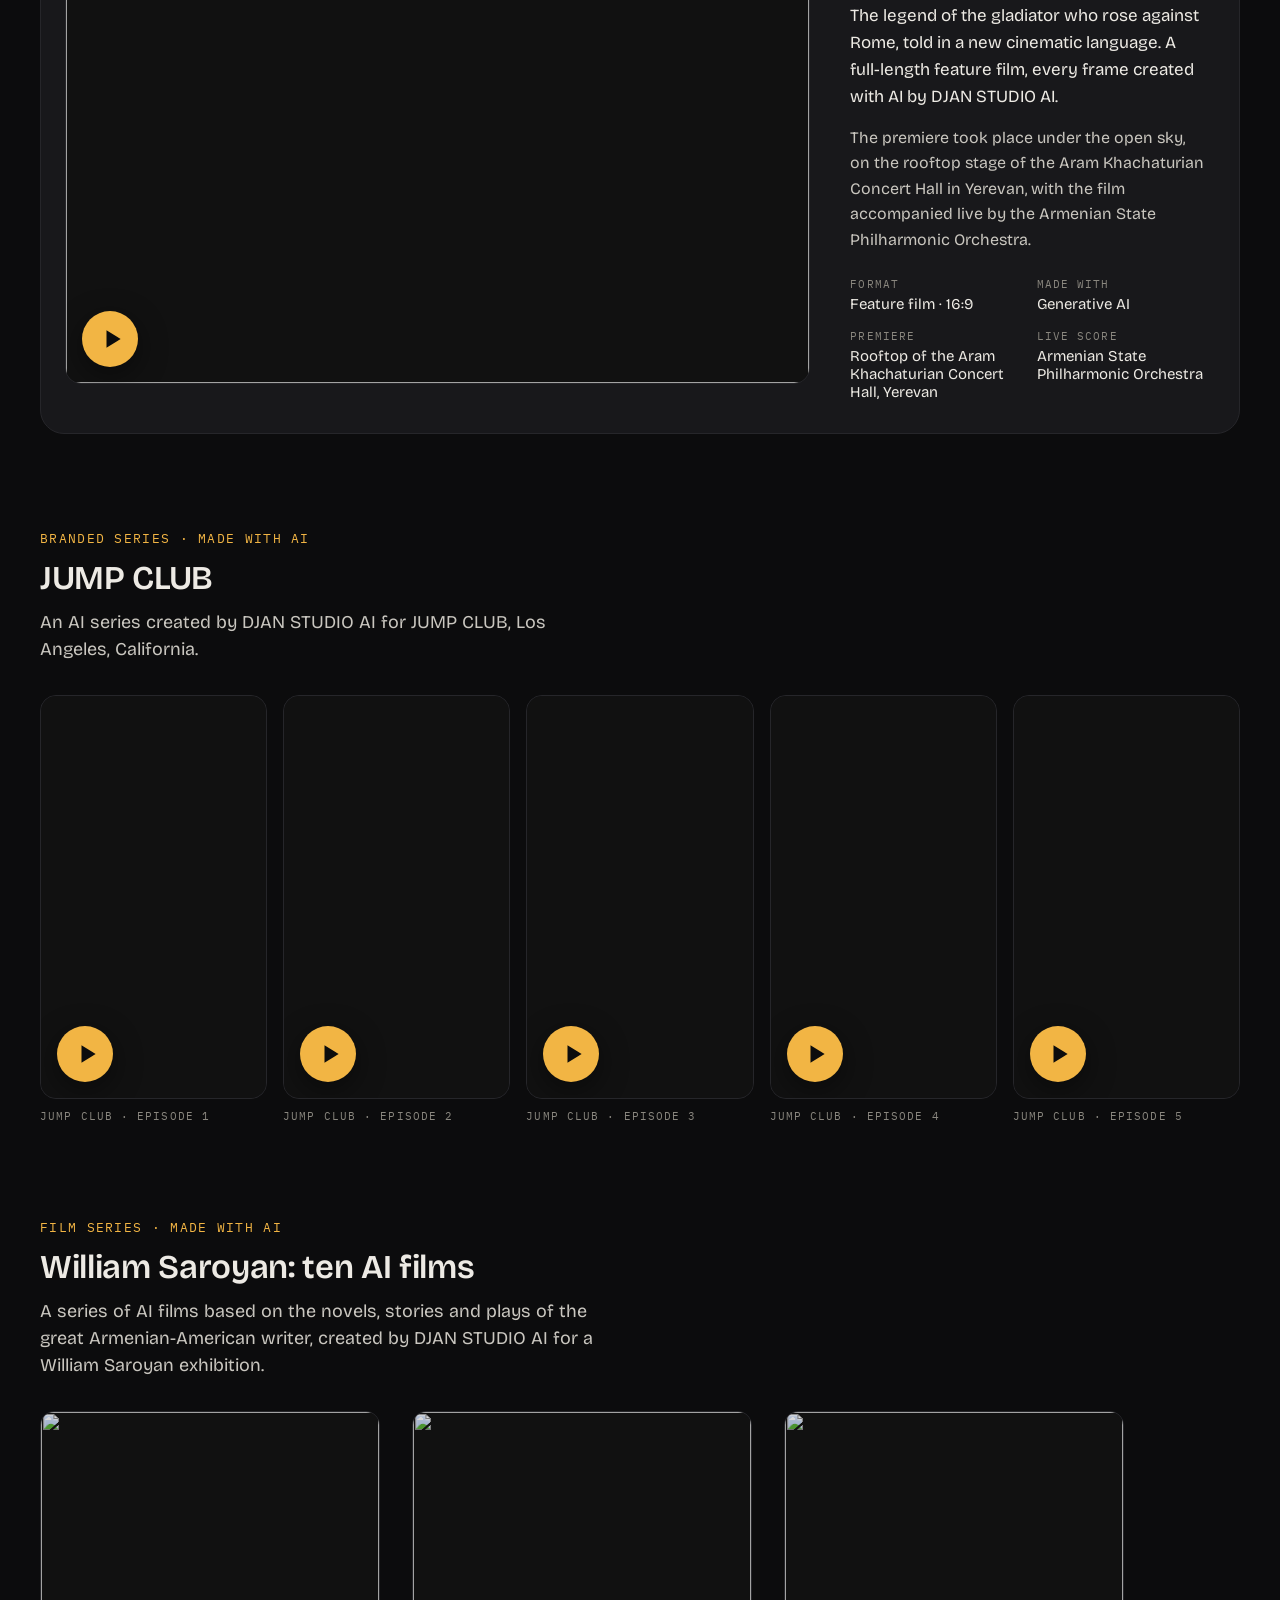
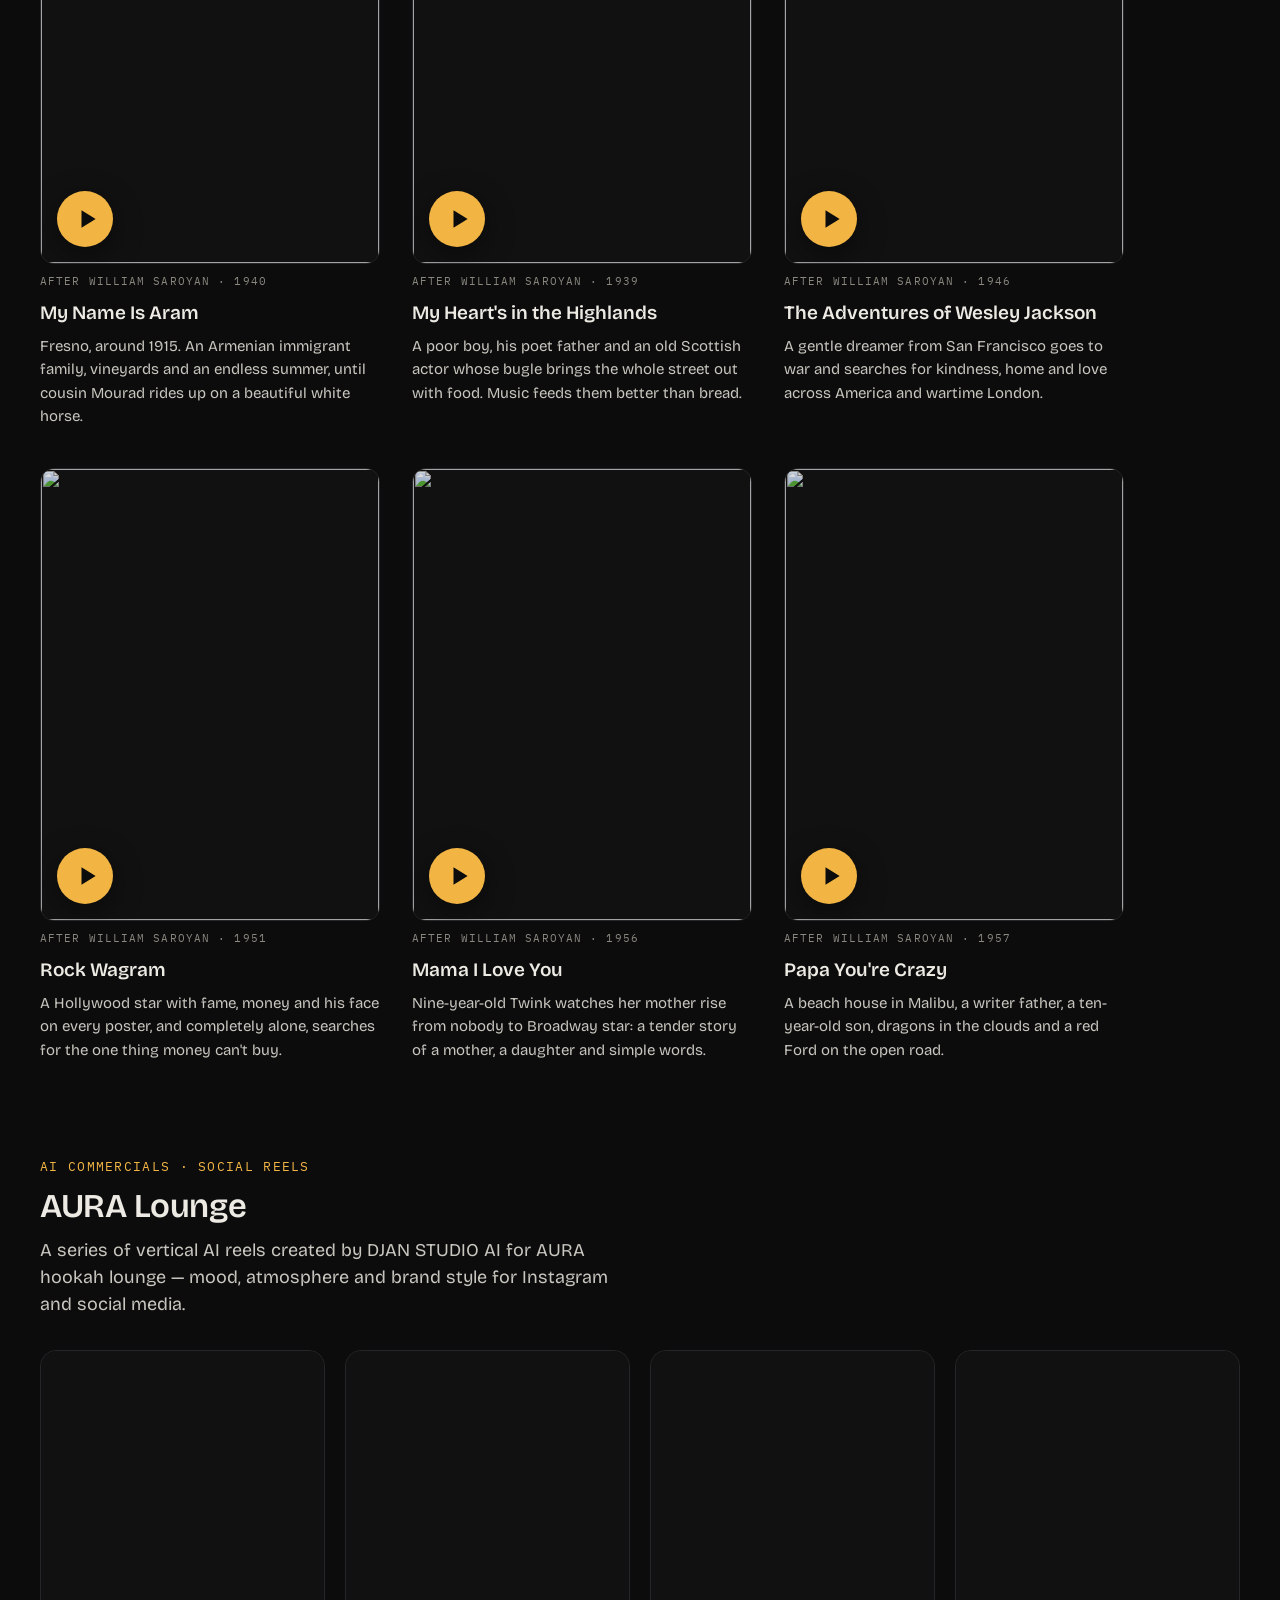
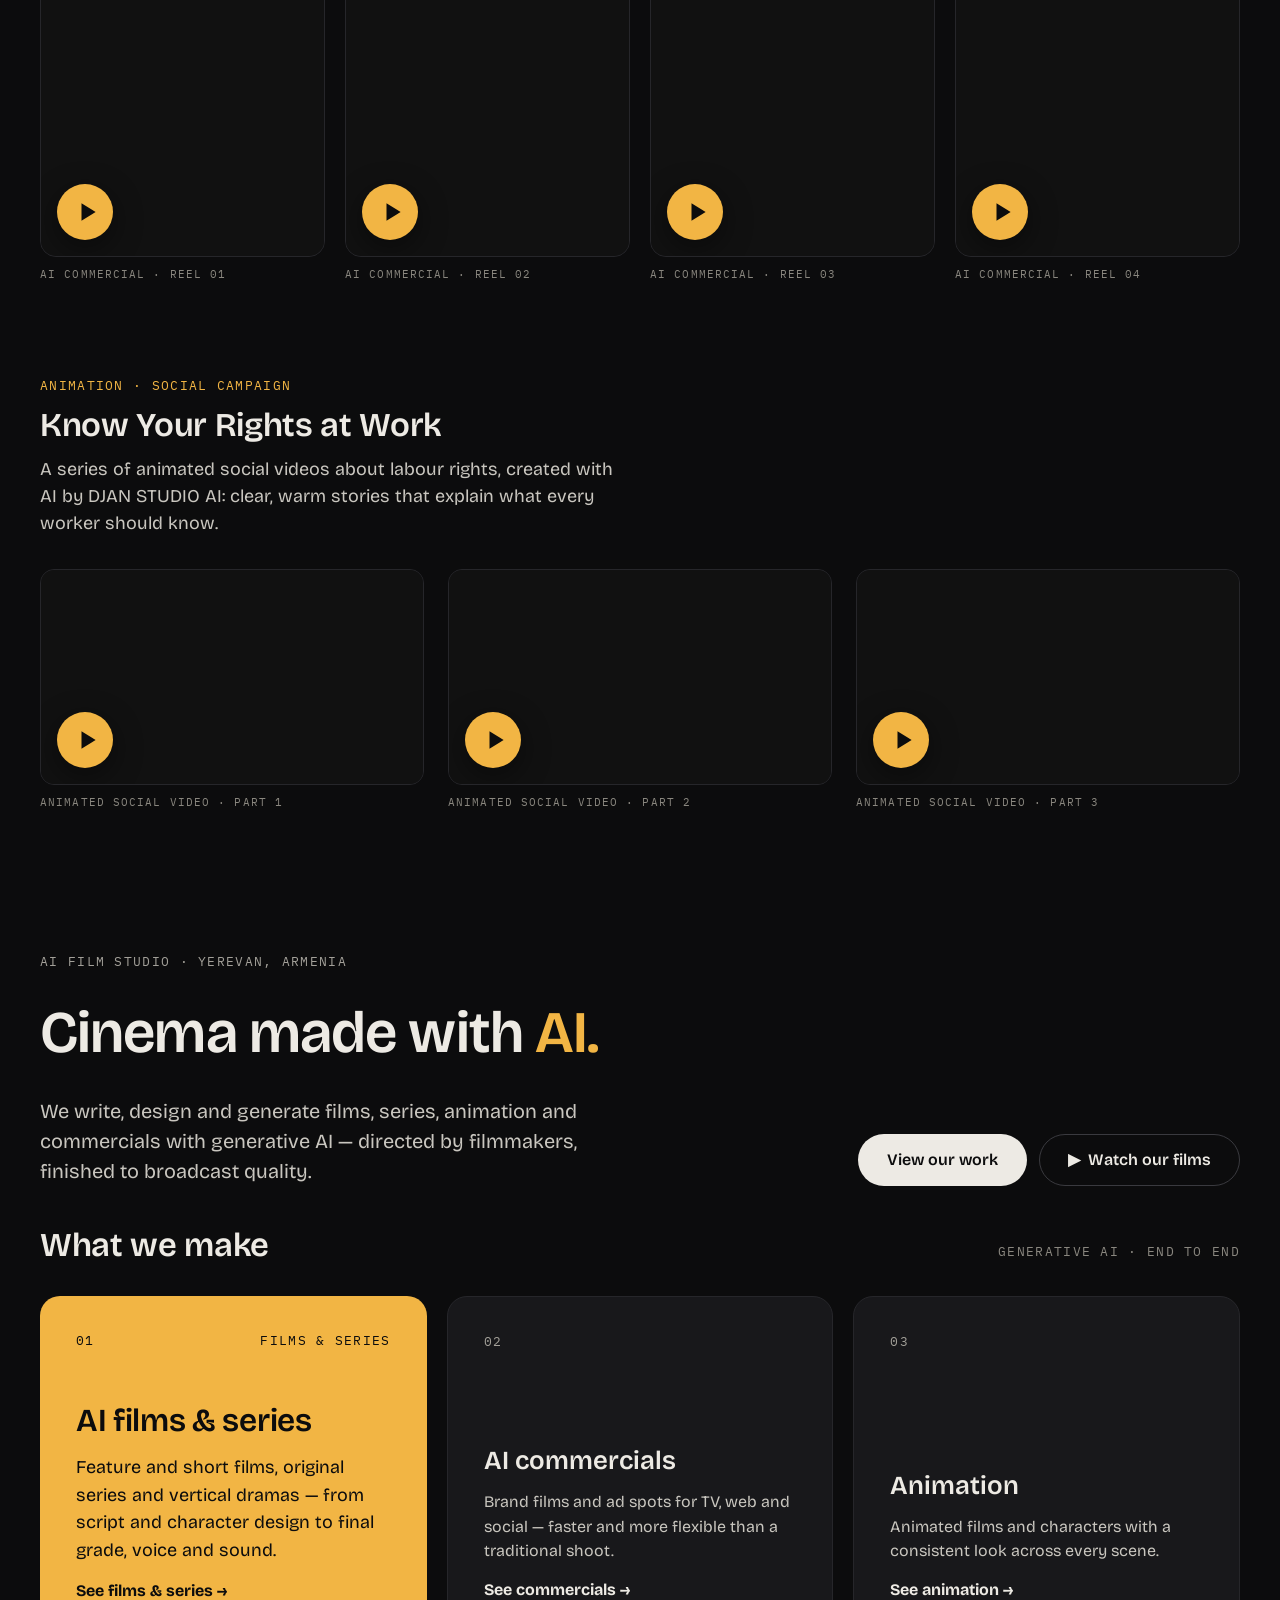
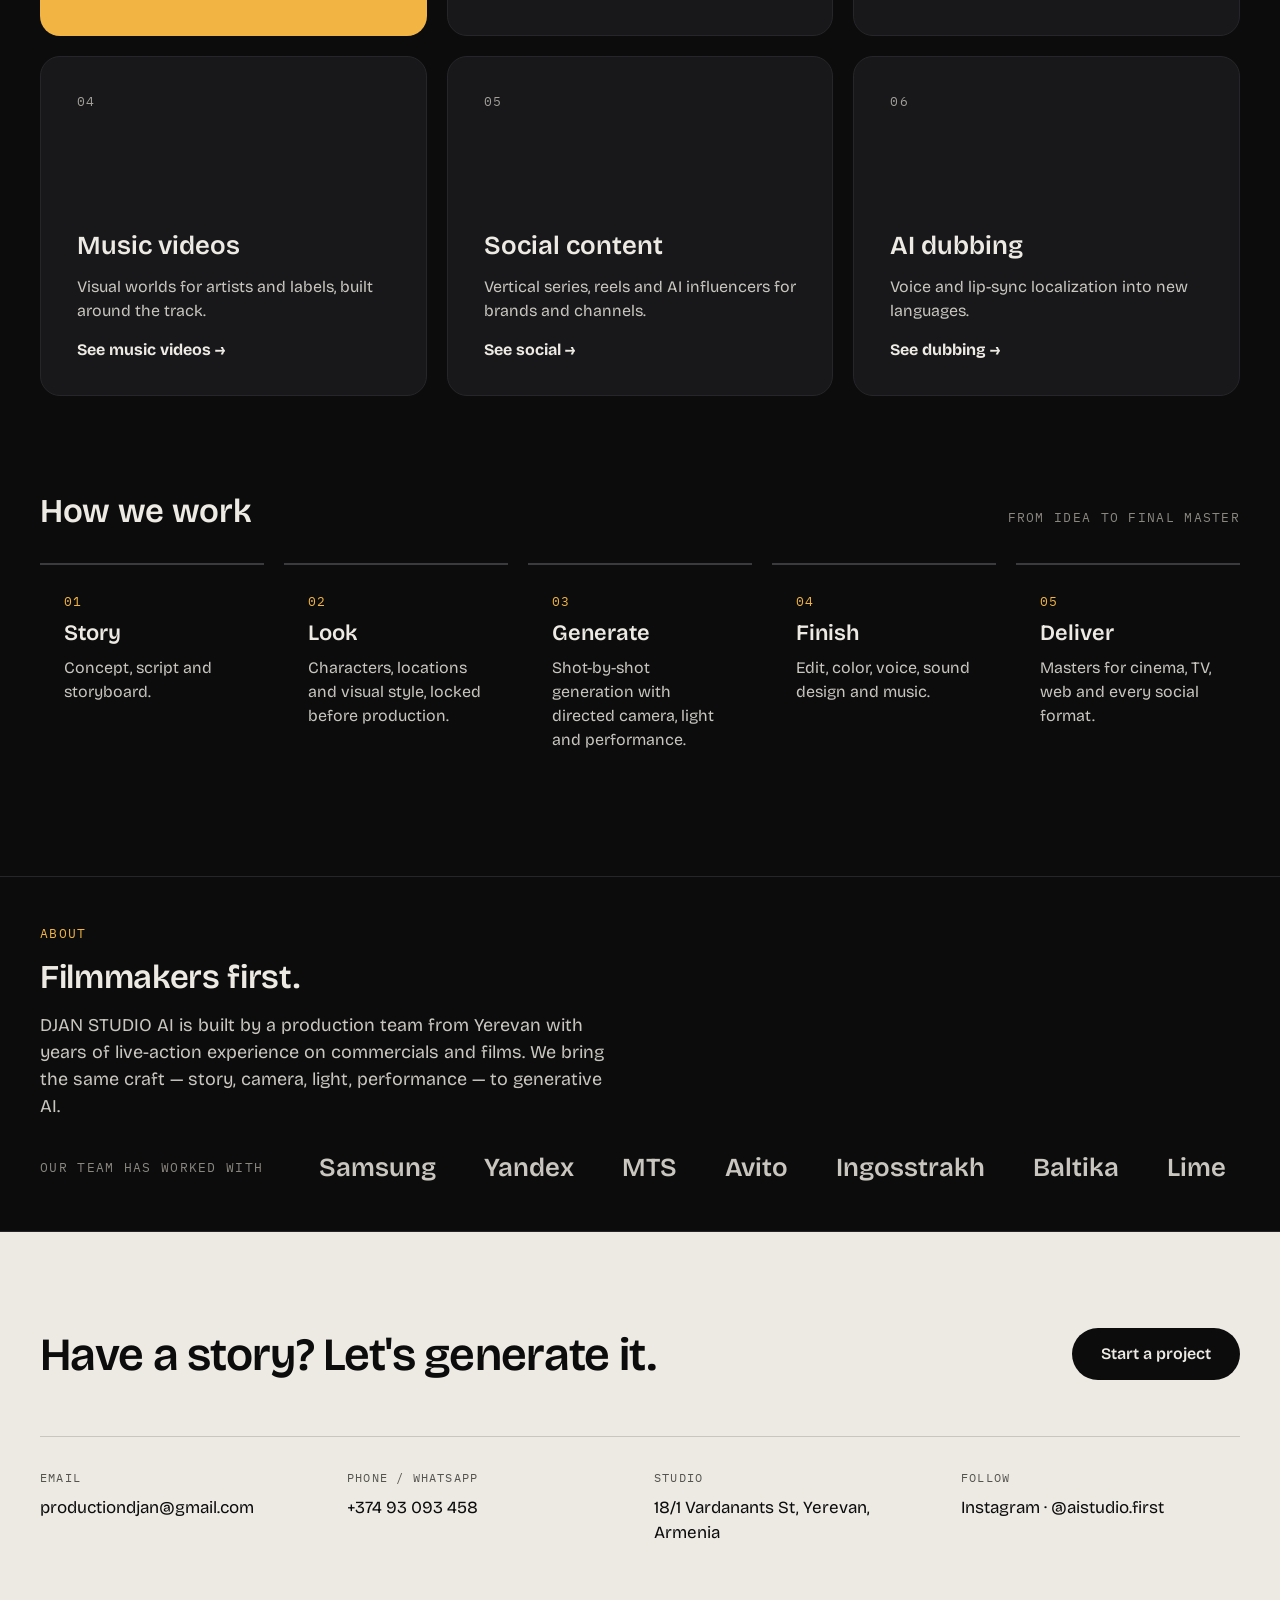
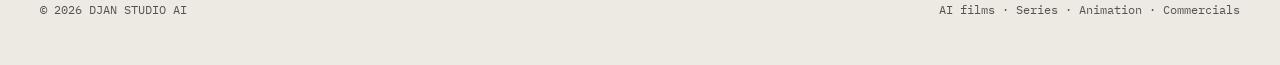
==== commit a463189e: "Update contact email to productiondjan@gmail.com Co-Authored-By: Claude Opus 5.5 <noreply@anthropic." ====
--- a/index.html
+++ b/index.html
@@ -8,6 +8,9 @@
 <meta property="og:title" content="DJAN STUDIO AI — Cinema made with AI">
 <meta property="og:description" content="AI films, series, animation, commercials and music videos.">
 <meta property="og:type" content="website">
+<link rel="canonical" href="https://djanstudioai.com/">
+<meta property="og:url" content="https://djanstudioai.com/">
+<meta property="og:site_name" content="DJAN STUDIO AI">
 <link rel="preconnect" href="https://fonts.googleapis.com">
 <link rel="preconnect" href="https://fonts.gstatic.com" crossorigin>
 <link href="https://fonts.googleapis.com/css2?family=Bricolage+Grotesque:opsz,wght@12..96,400;12..96,600;12..96,800&family=IBM+Plex+Mono:wght@400;500&display=swap" rel="stylesheet">
@@ -306,10 +309,10 @@
   <div class="wrap">
     <div class="hero-row">
       <h2>Have a story? Let's generate it.</h2>
-      <a href="mailto:armeniafilmservice@gmail.com" class="btn">Start a project</a>
+      <a href="mailto:productiondjan@gmail.com" class="btn">Start a project</a>
     </div>
     <div class="cgrid">
-      <div><div class="mono">Email</div><a href="mailto:armeniafilmservice@gmail.com">armeniafilmservice@gmail.com</a></div>
+      <div><div class="mono">Email</div><a href="mailto:productiondjan@gmail.com">productiondjan@gmail.com</a></div>
       <div><div class="mono">Phone / WhatsApp</div><a href="tel:+37493093458">+374 93 093 458</a></div>
       <div><div class="mono">Studio</div>18/1 Vardanants St, Yerevan, Armenia</div>
       <div><div class="mono">Follow</div><a href="https://www.instagram.com/aistudio.first/" target="_blank" rel="noopener">Instagram · @aistudio.first</a></div>
--- a/styles.css
+++ b/styles.css
@@ -248,3 +248,9 @@
 .vbox-frame{position:relative;height:min(84vh,calc((100vw - 32px) * 16 / 9));aspect-ratio:9 / 16;max-width:calc(100vw - 32px);border-radius:14px;overflow:hidden;background:#000}
 .vbox-frame iframe{position:absolute;inset:0;width:100%;height:100%;border:0}
 .vbox.wide .vbox-frame{height:auto;width:min(1100px,calc(100vw - 32px),calc(84vh * 16 / 9))}
+
+/* "selection only" note under Work title */
+.note{max-width:760px;margin-top:8px;padding:24px 28px;border-left:2px solid var(--accent);background:var(--card);border-radius:0 14px 14px 0;display:flex;flex-direction:column;gap:12px}
+.note p{margin:0;font-size:17px;line-height:1.6}
+.note p.muted{font-size:15px}
+@media (max-width:760px){.note{padding:20px}}
